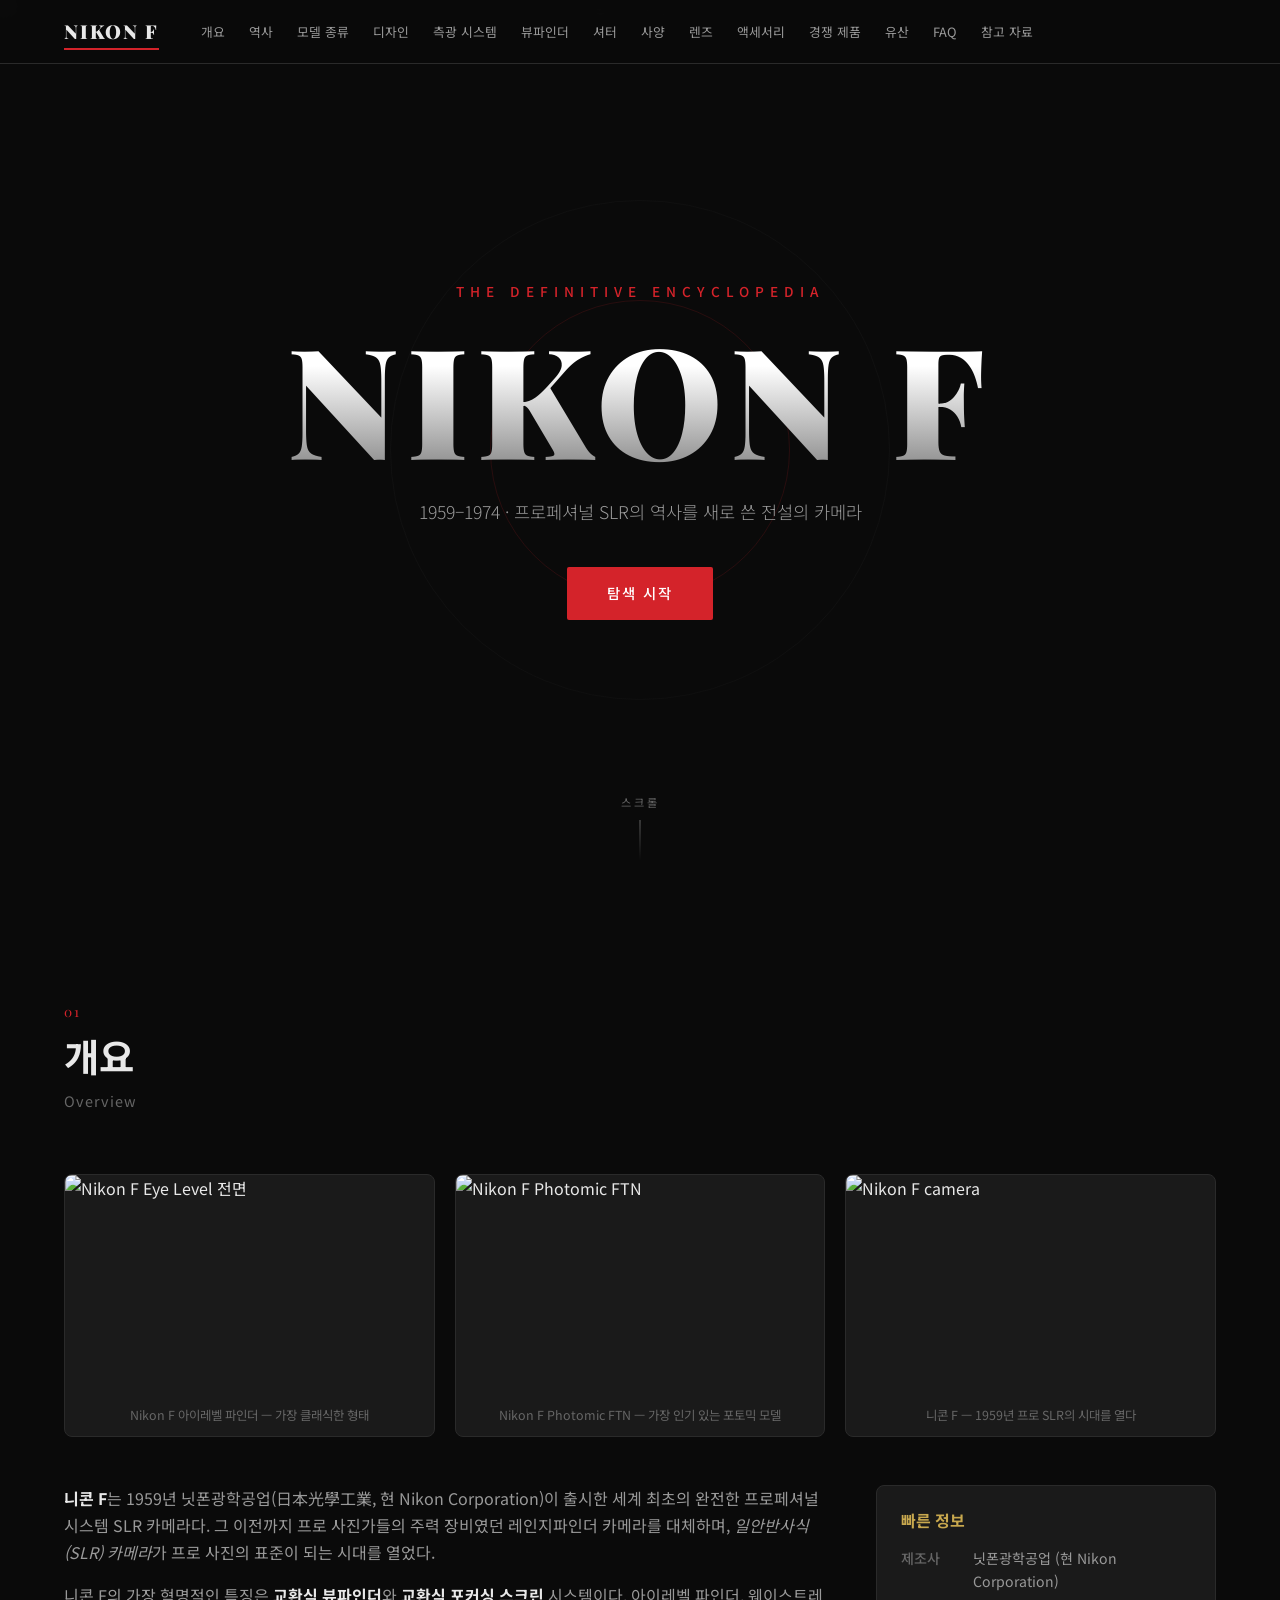
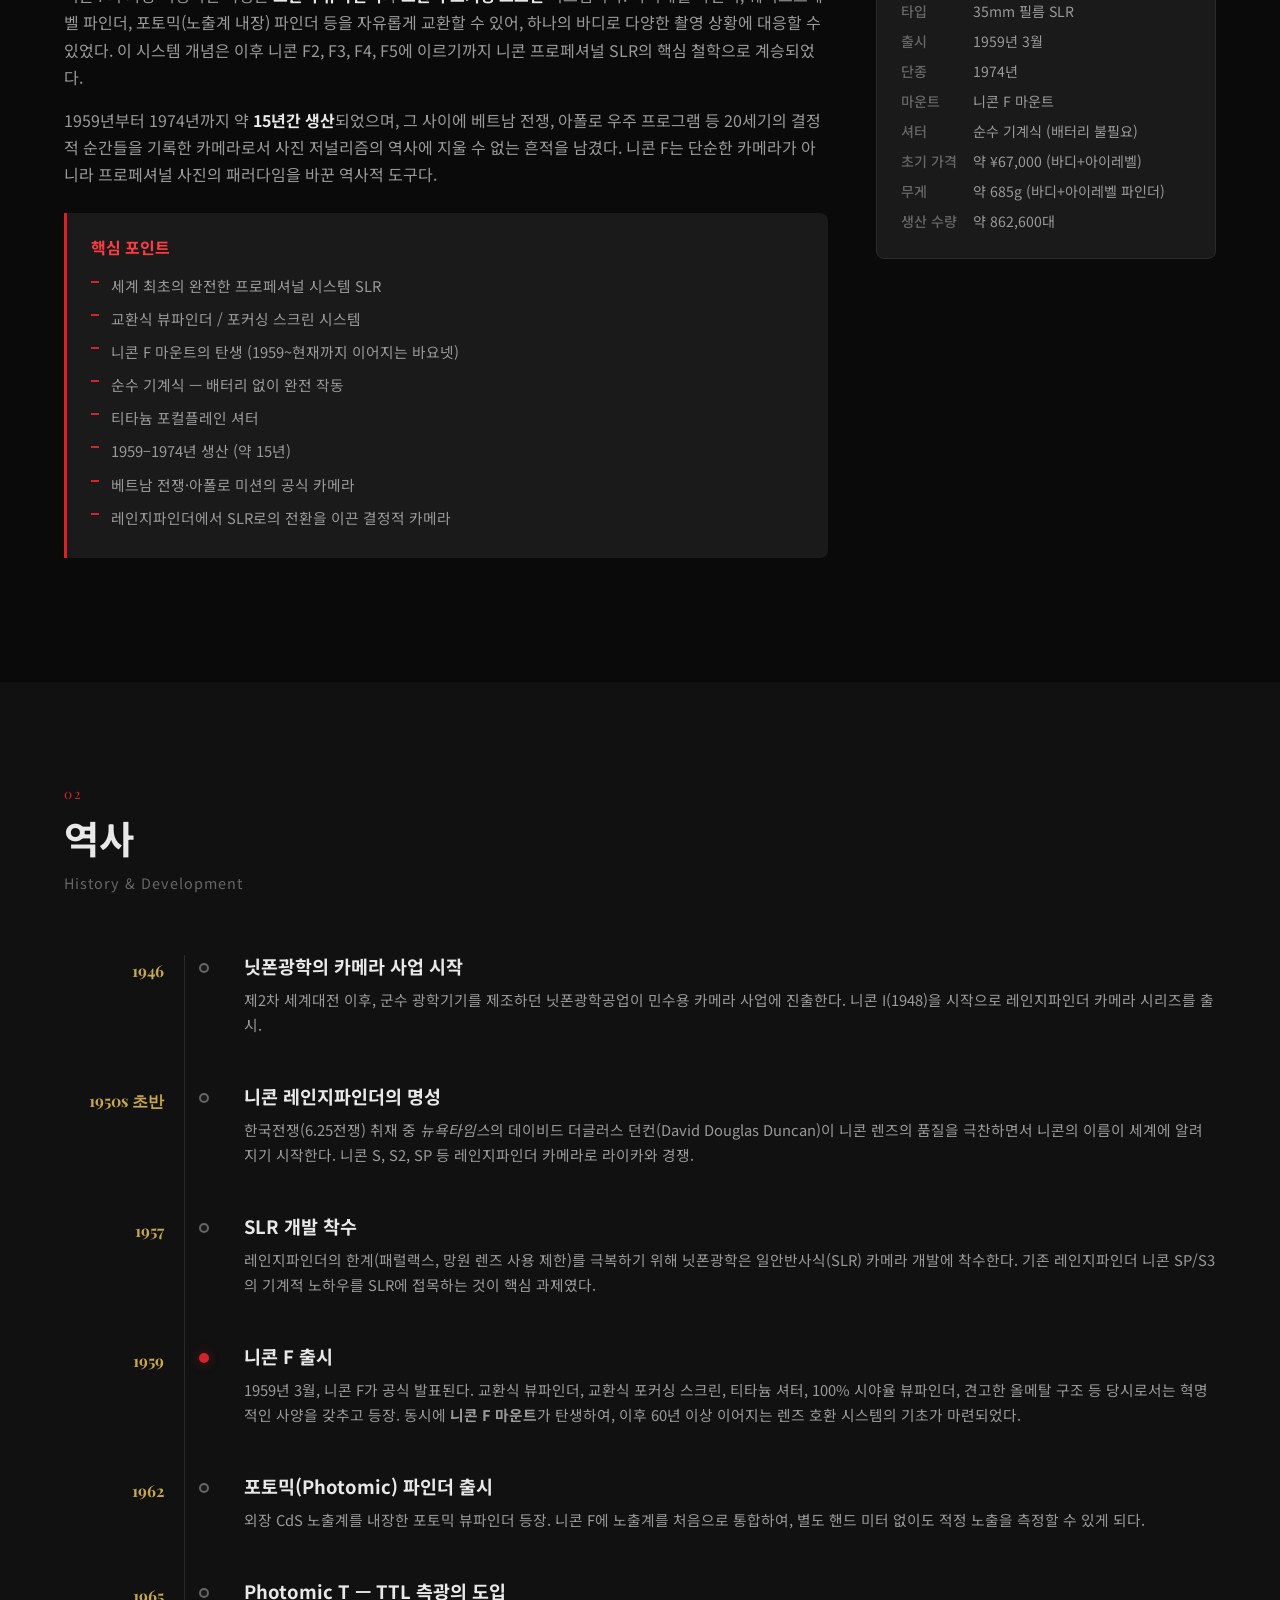
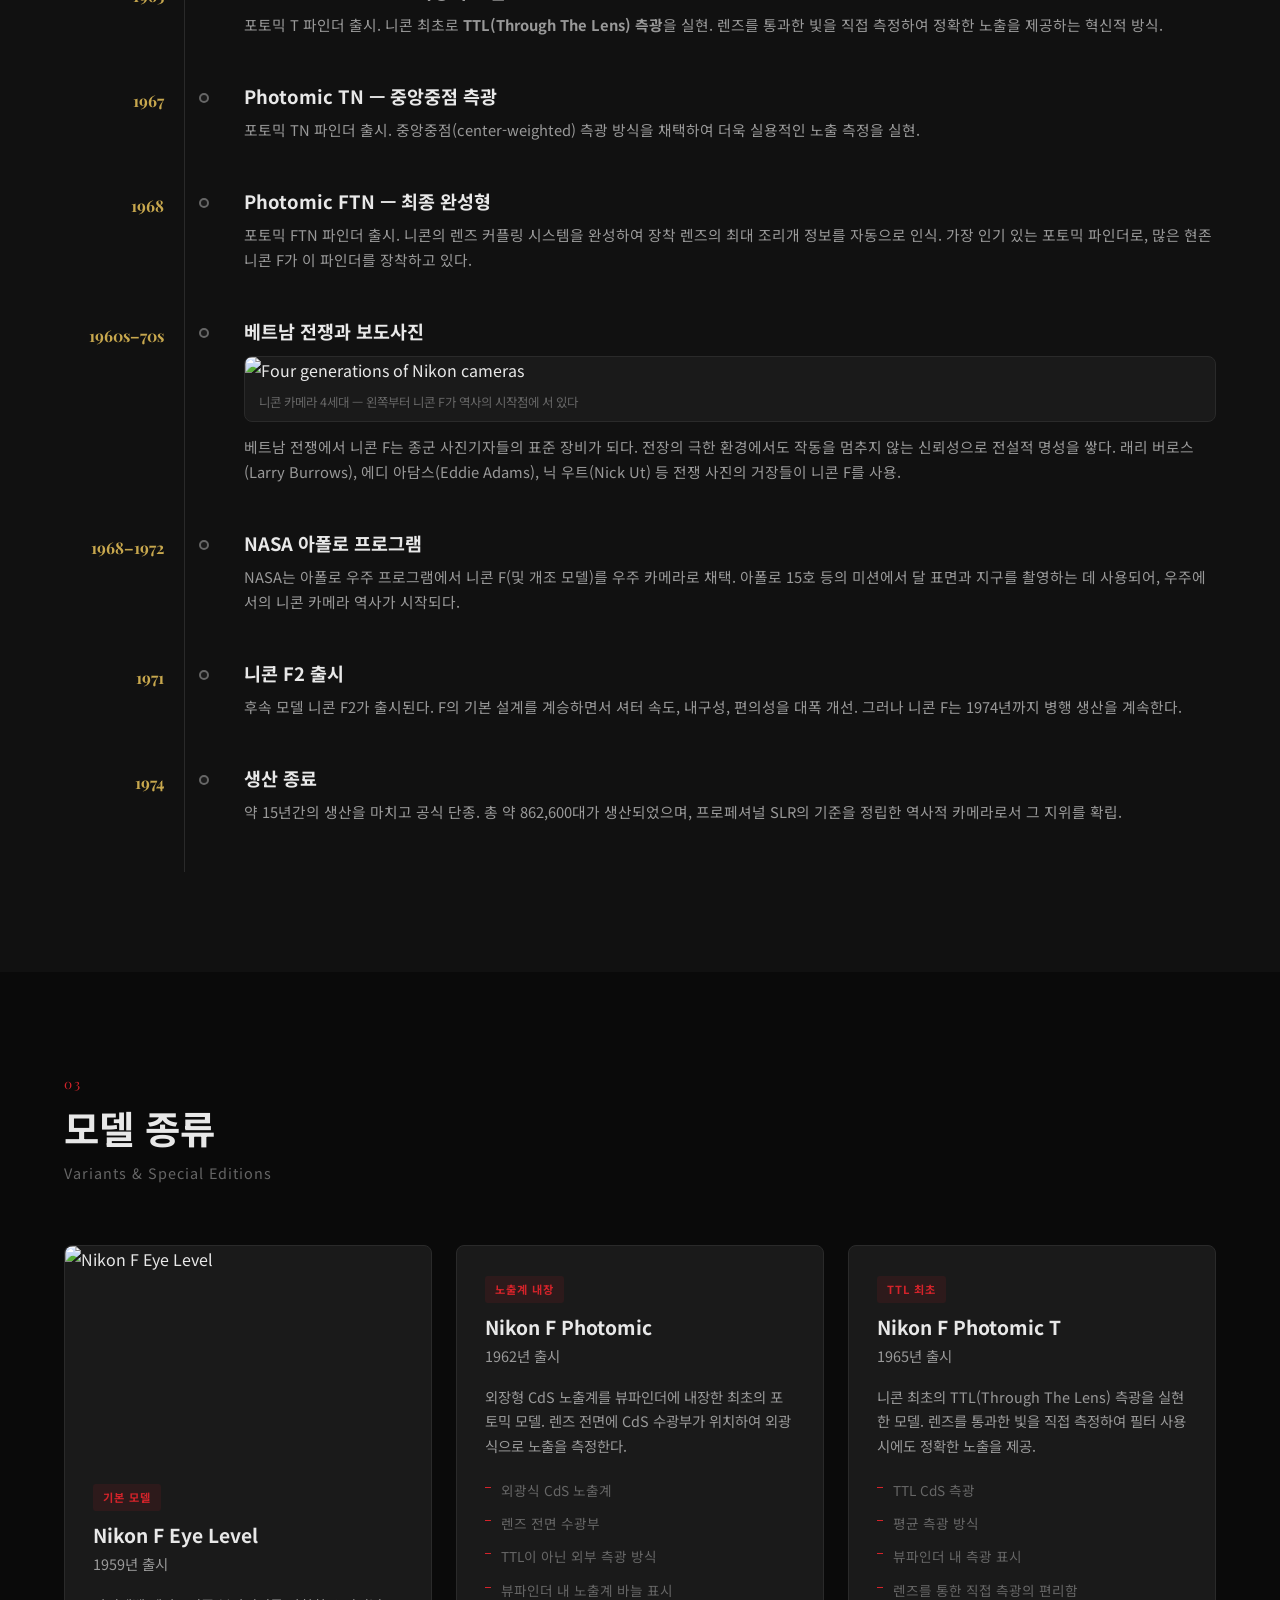
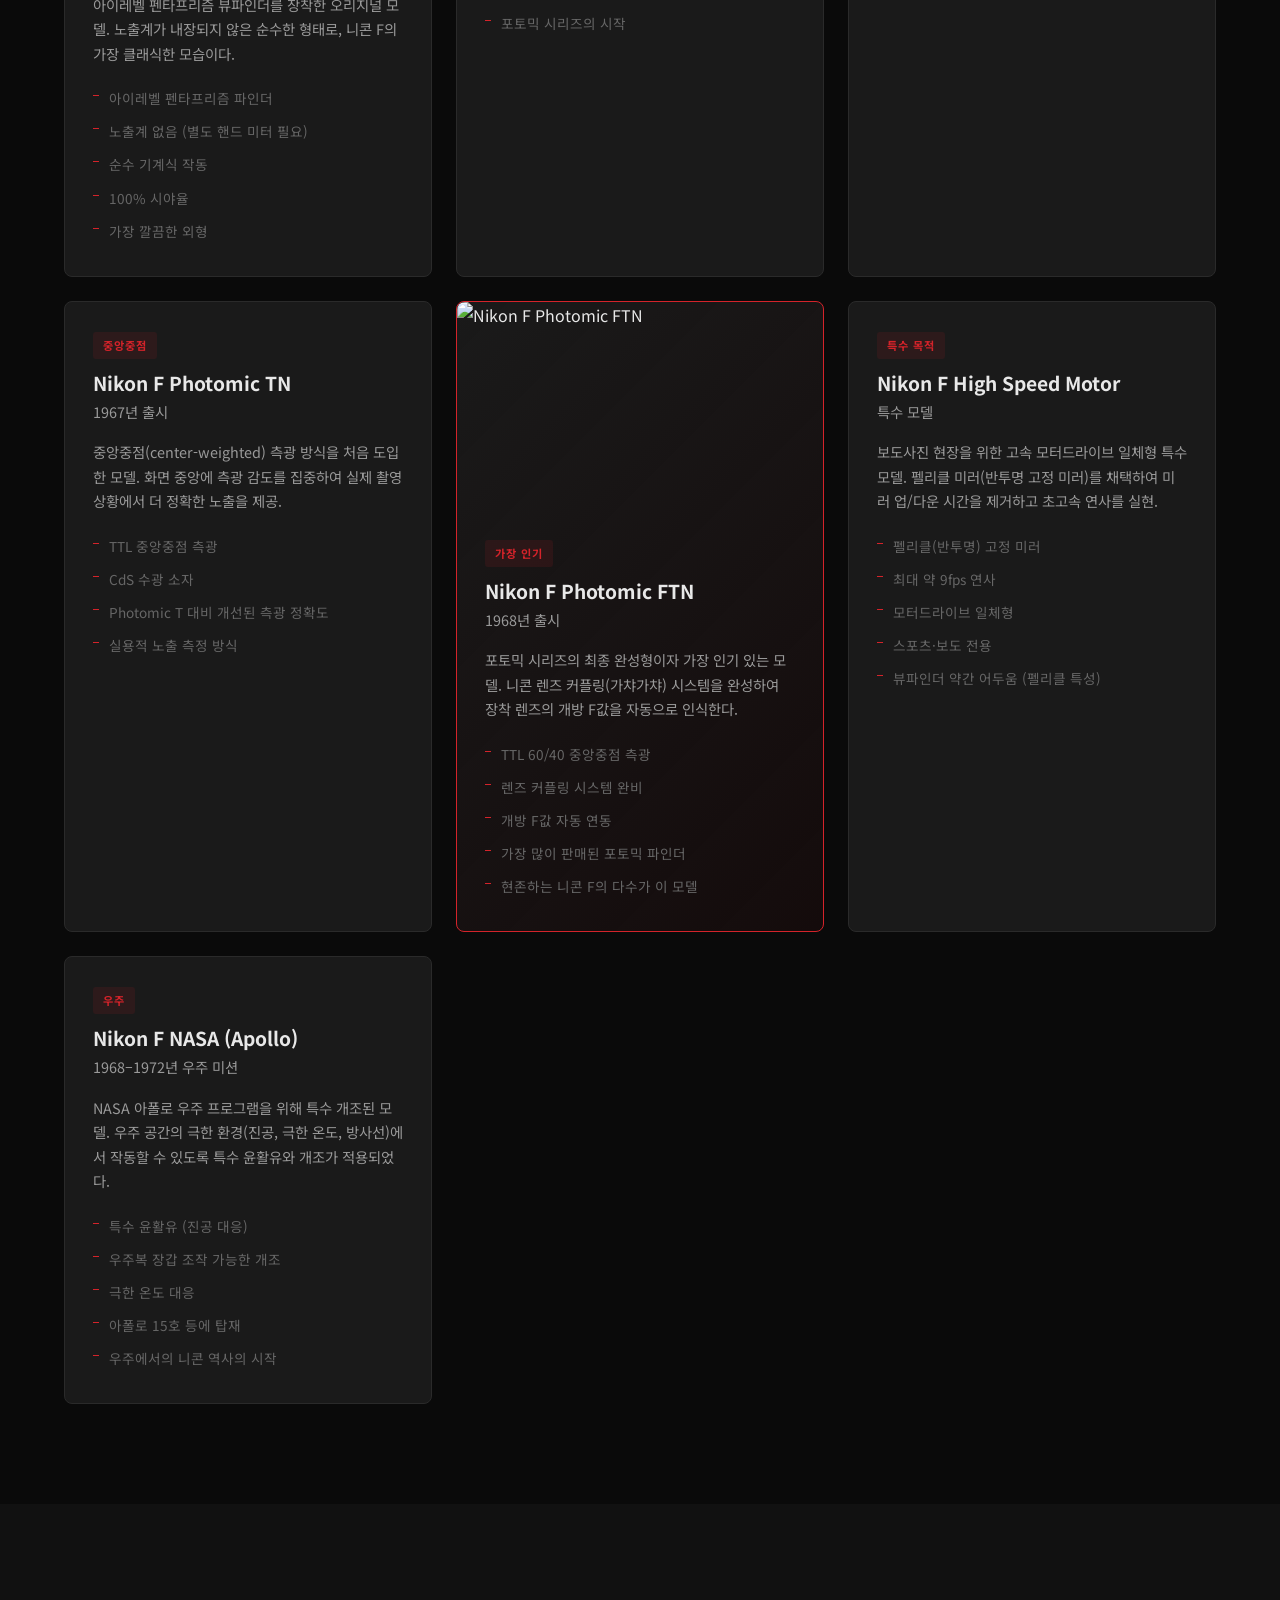
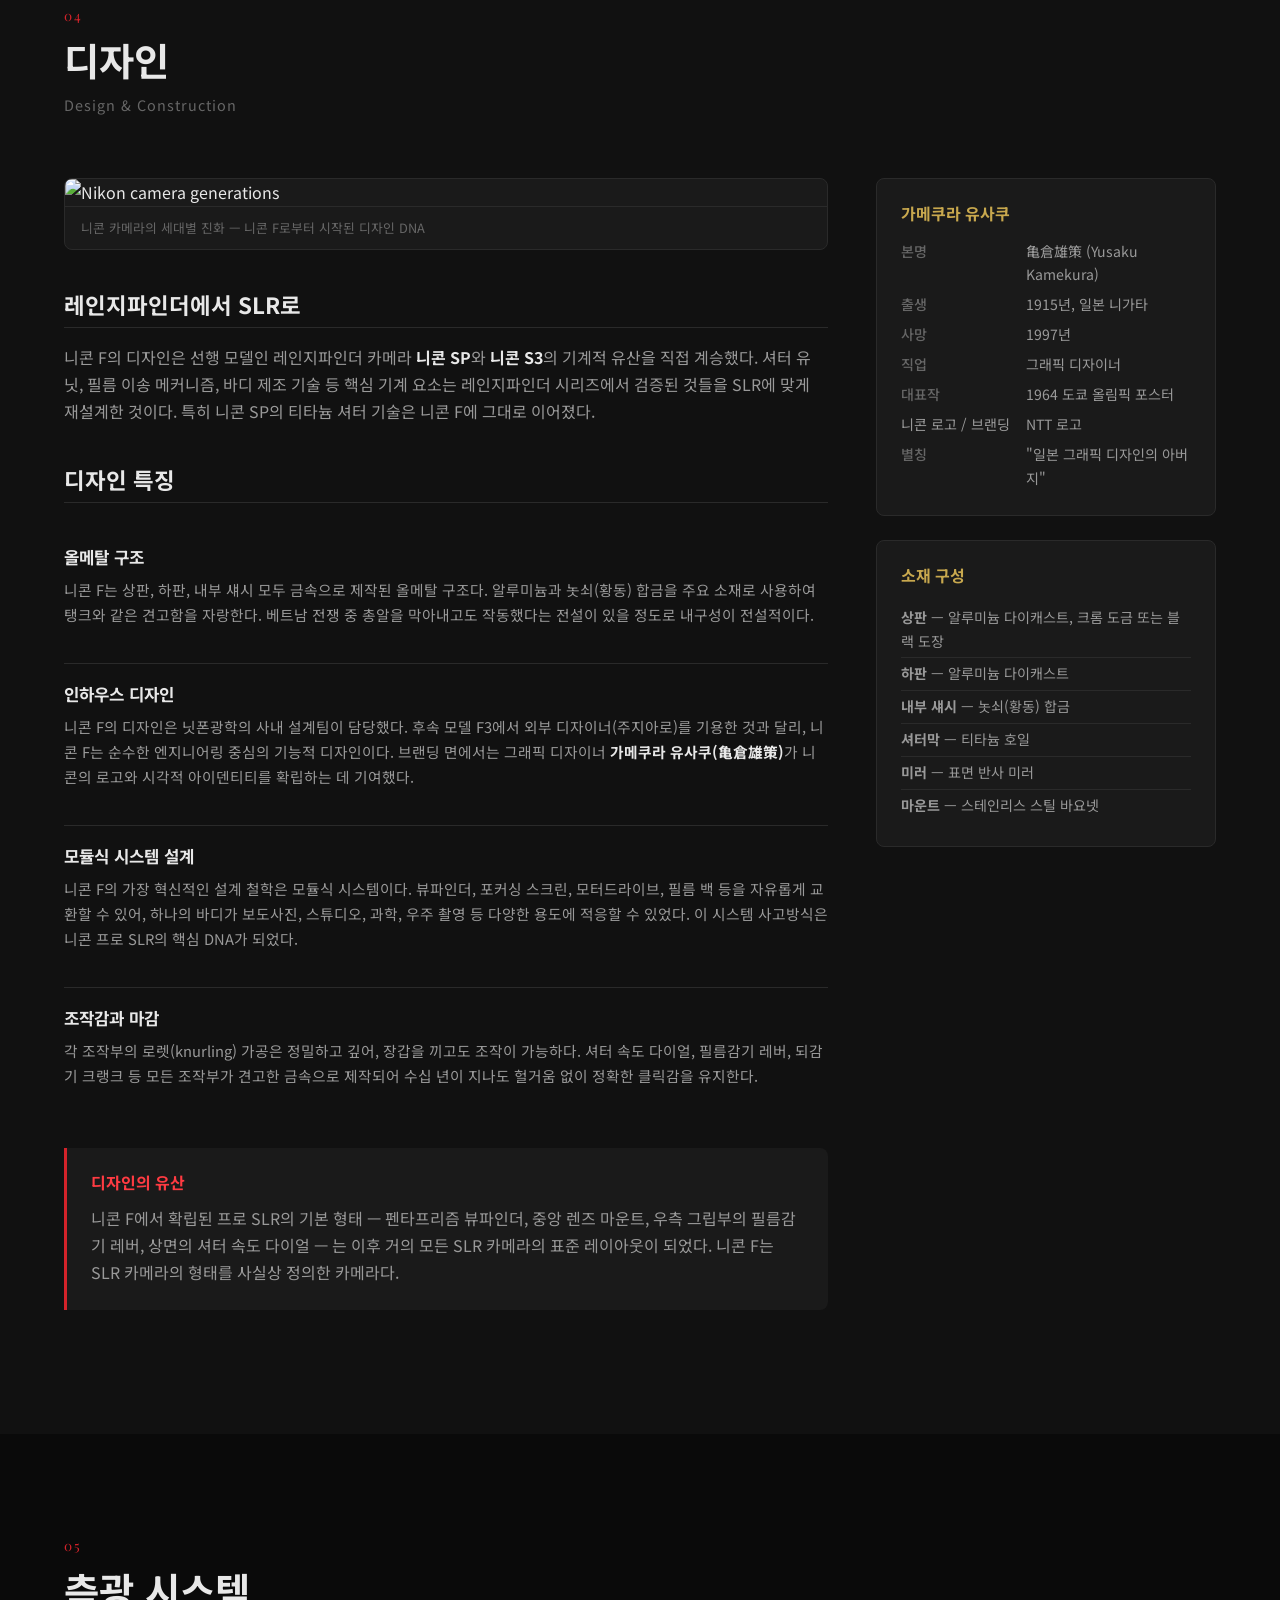
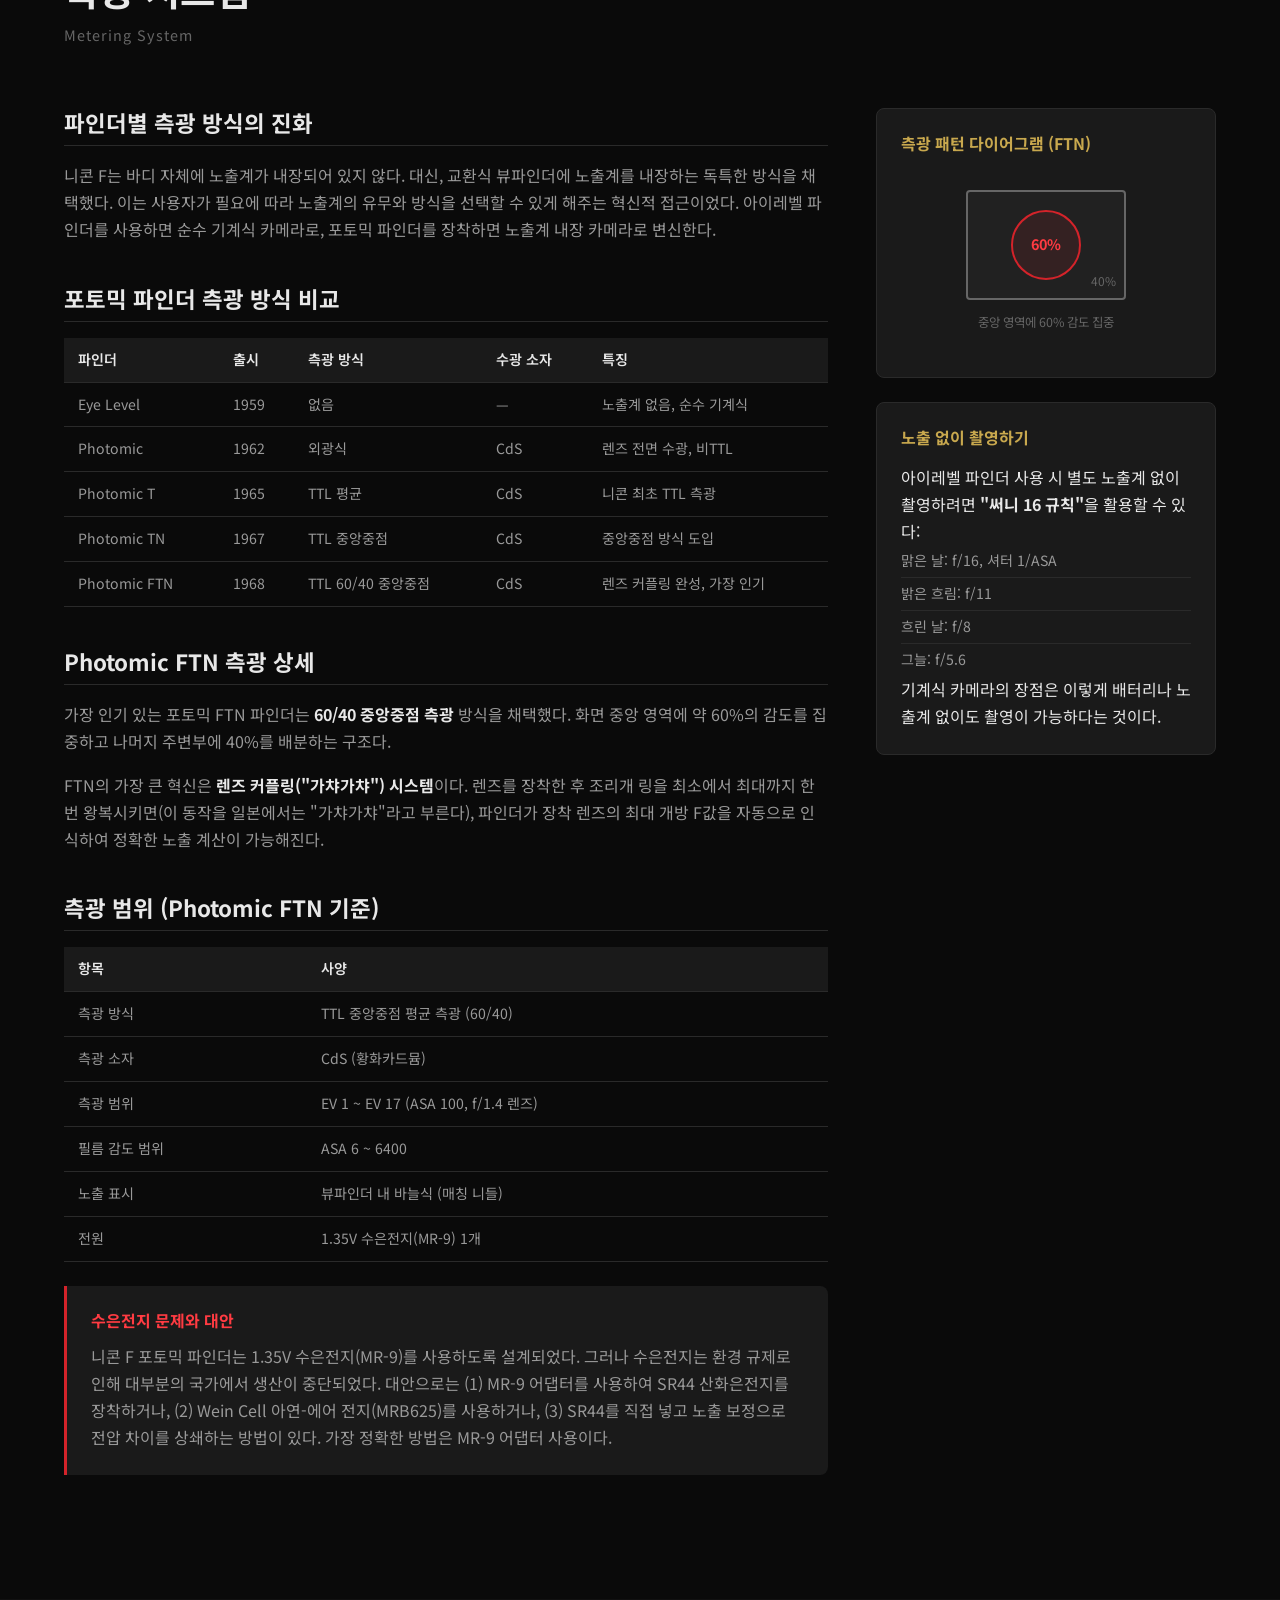
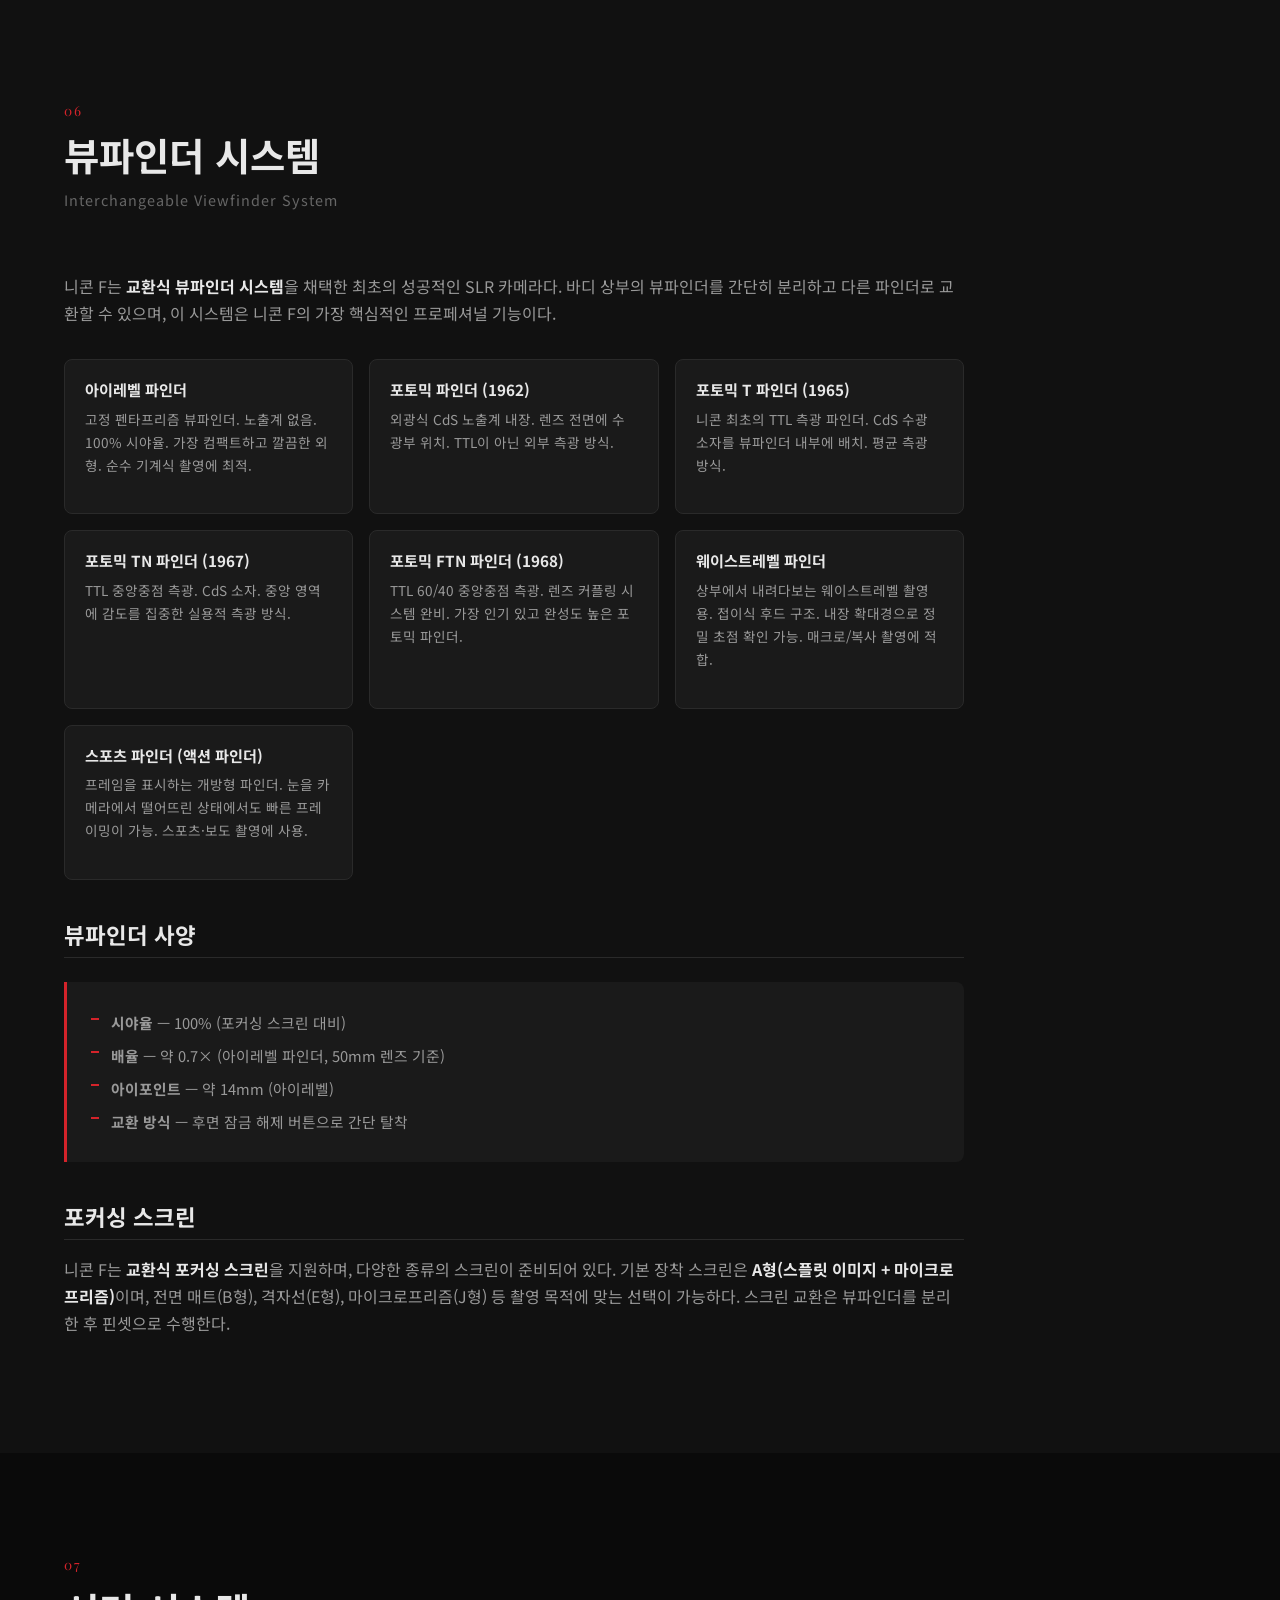
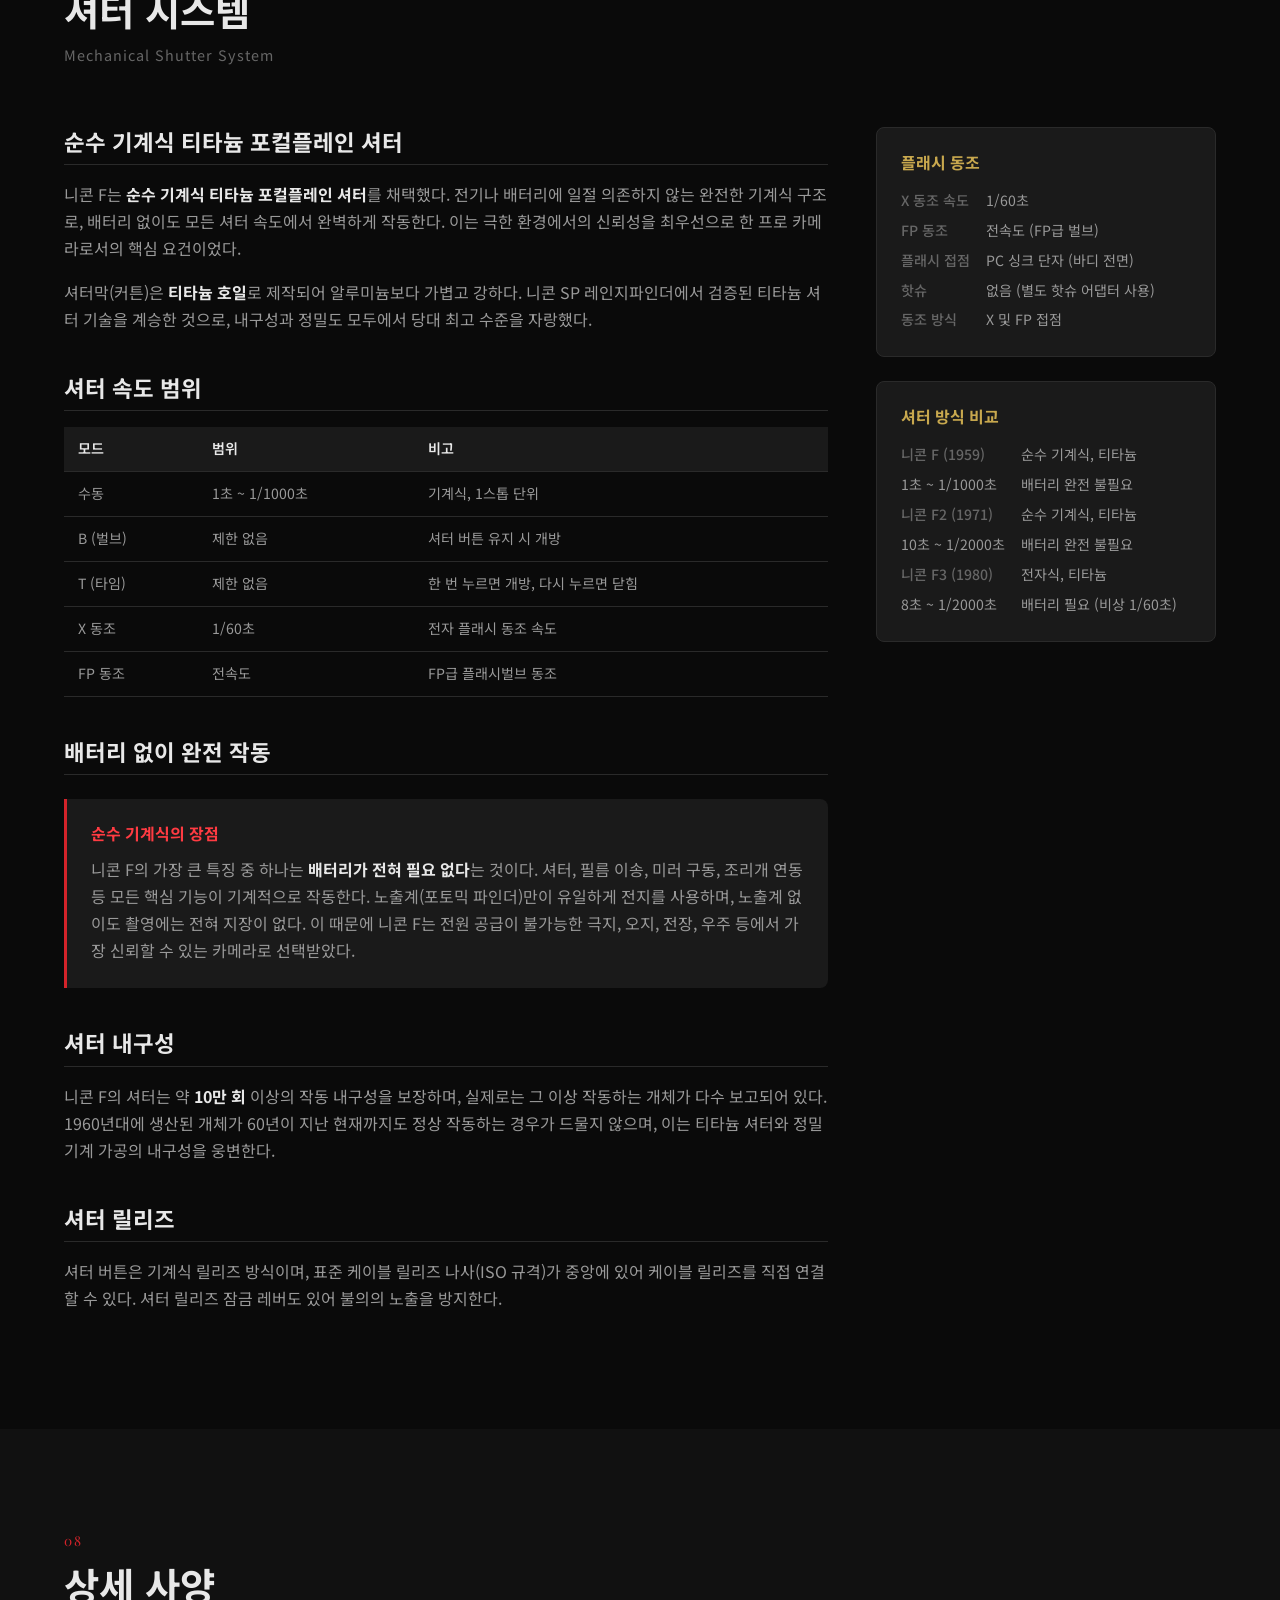
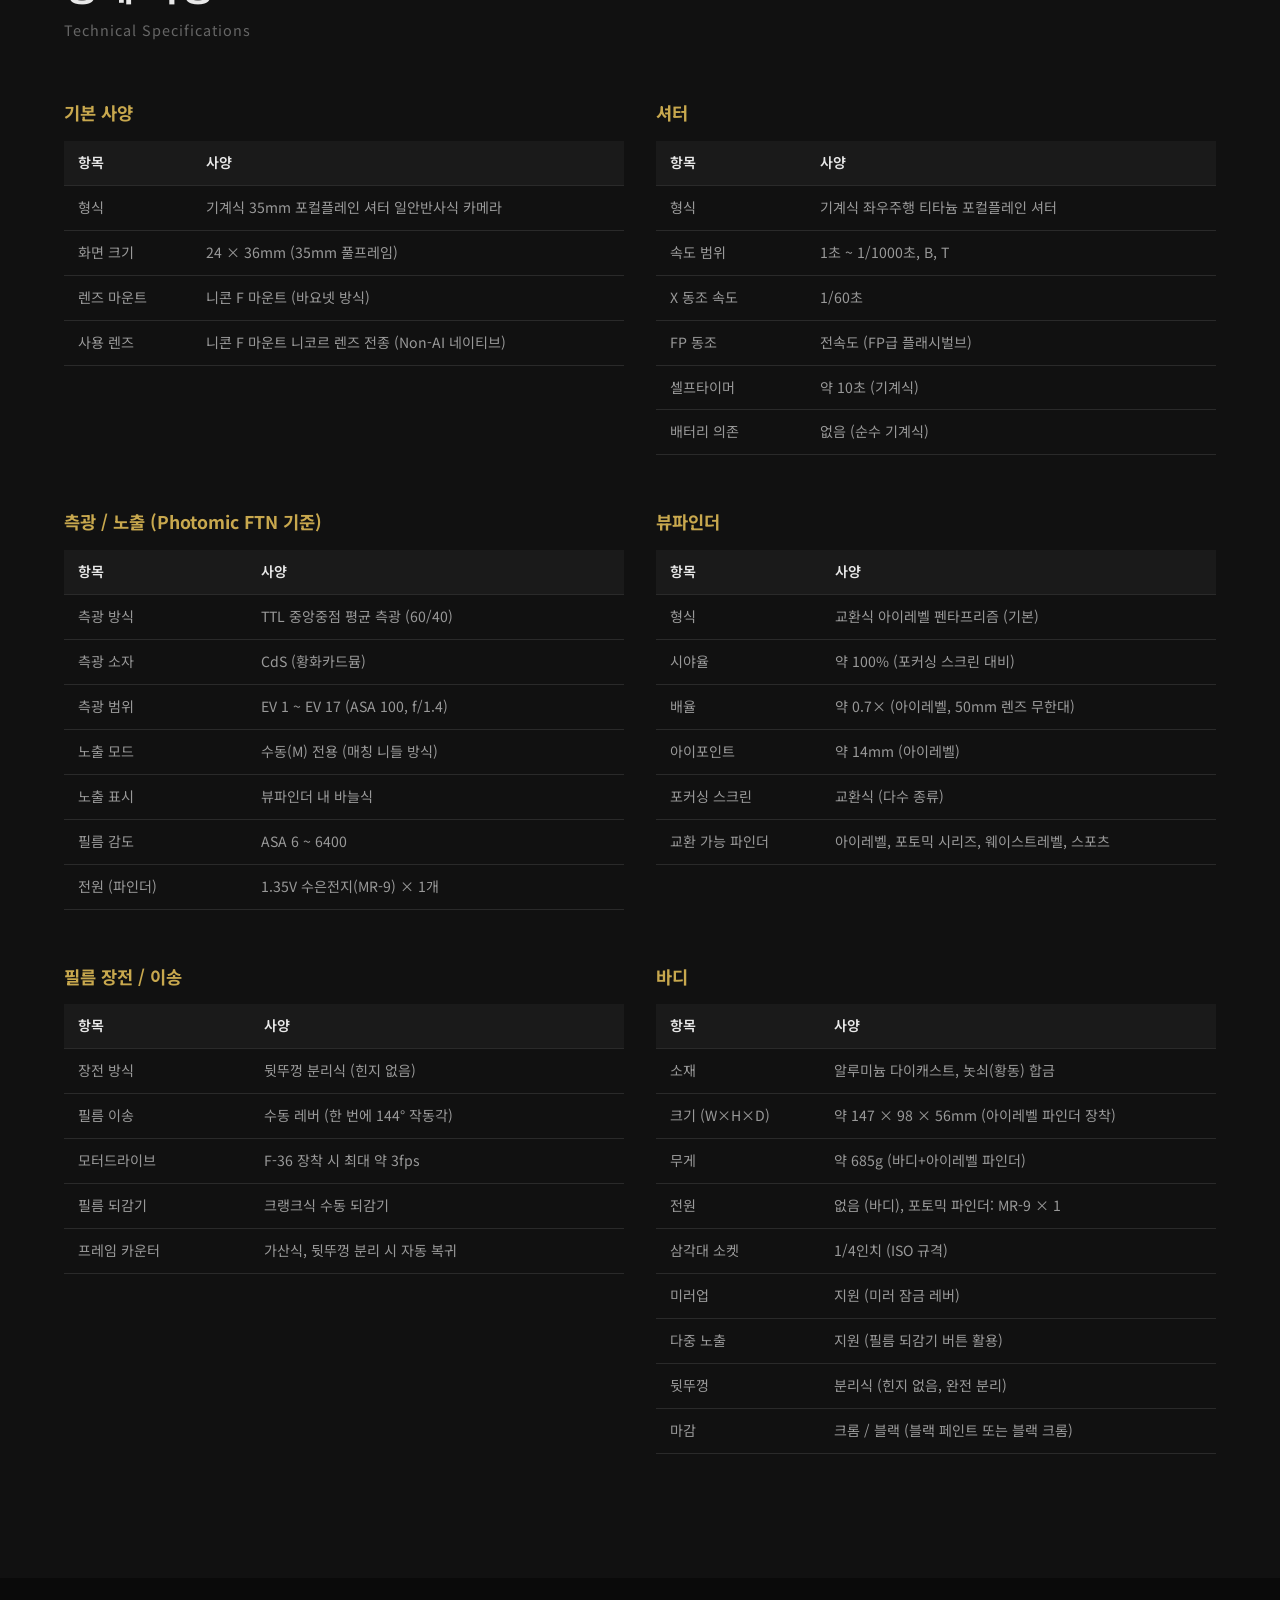
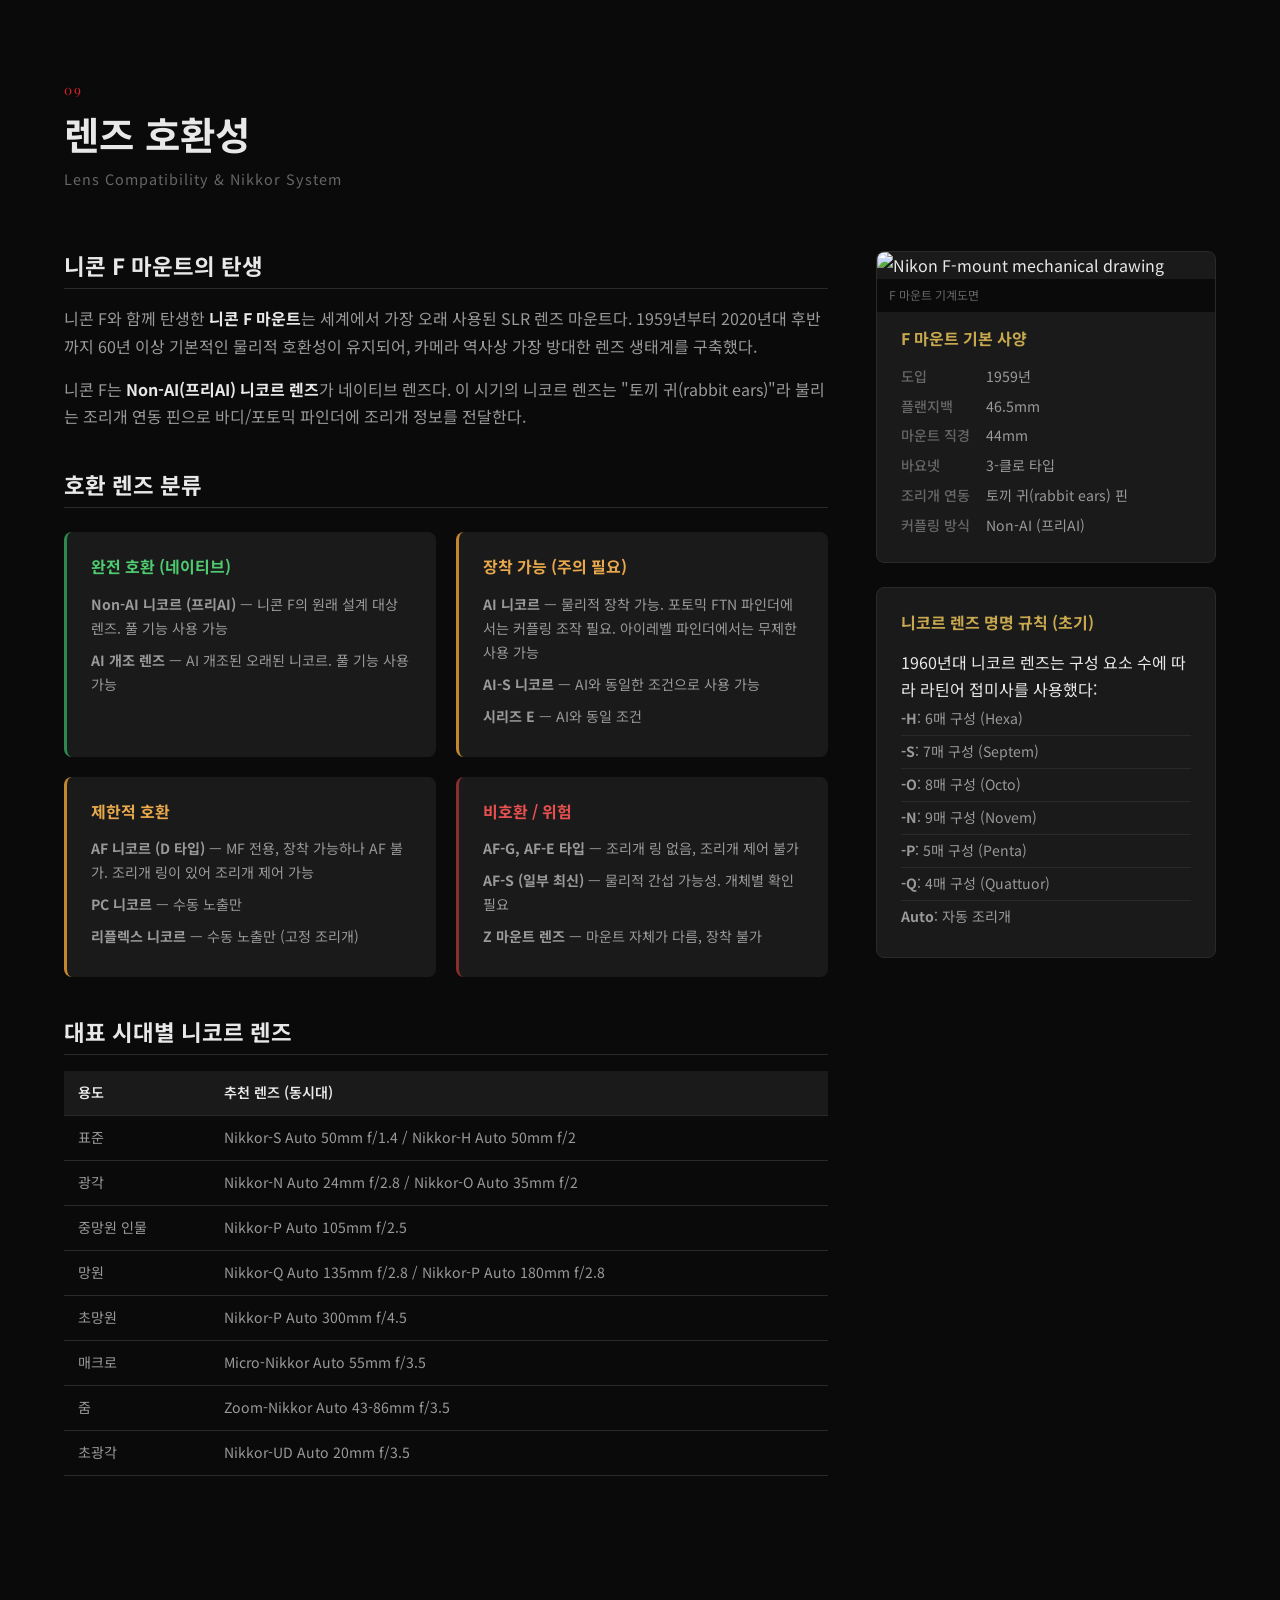
==== f/index.html @ 5997a5d4 "Add Nikon F and F2 encyclopedia pages + main landing page - Nikon F page (f/index.html): 1,404 lines" ====
<!DOCTYPE html>
<html lang="ko">
<head>
  <meta charset="UTF-8">
  <meta name="viewport" content="width=device-width, initial-scale=1.0">
  <title>니콘 F 백과사전 — Everything About Nikon F</title>
  <link rel="stylesheet" href="../styles.css">
  <link rel="stylesheet" href="styles.css">
  <link rel="preconnect" href="https://fonts.googleapis.com">
  <link href="https://fonts.googleapis.com/css2?family=Noto+Sans+KR:wght@300;400;500;700;900&family=Playfair+Display:wght@700;900&display=swap" rel="stylesheet">
</head>
<body>
  <!-- Top Navigation -->
  <nav class="top-nav" id="topNav">
    <div class="nav-inner">
      <a href="#hero" class="nav-logo">NIKON F</a>
      <button class="nav-toggle" id="navToggle" aria-label="메뉴 열기">
        <span></span><span></span><span></span>
      </button>
      <ul class="nav-links" id="navLinks">
        <li><a href="#overview">개요</a></li>
        <li><a href="#history">역사</a></li>
        <li><a href="#variants">모델 종류</a></li>
        <li><a href="#design">디자인</a></li>
        <li><a href="#metering">측광 시스템</a></li>
        <li><a href="#viewfinder">뷰파인더</a></li>
        <li><a href="#shutter">셔터</a></li>
        <li><a href="#specs">사양</a></li>
        <li><a href="#lenses">렌즈</a></li>
        <li><a href="#accessories">액세서리</a></li>
        <li><a href="#competitors">경쟁 제품</a></li>
        <li><a href="#legacy">유산</a></li>
        <li><a href="#faq">FAQ</a></li>
        <li><a href="#references">참고 자료</a></li>
      </ul>
    </div>
  </nav>

  <!-- Hero Section -->
  <header class="hero" id="hero">
    <div class="hero-bg">
      <img src="https://upload.wikimedia.org/wikipedia/commons/thumb/f/ff/Nikon_F_Eye_Level.jpg/960px-Nikon_F_Eye_Level.jpg" alt="Nikon F Eye Level" loading="eager">
    </div>
    <div class="hero-overlay"></div>
    <div class="hero-content">
      <p class="hero-sub">THE DEFINITIVE ENCYCLOPEDIA</p>
      <h1 class="hero-title">NIKON F</h1>
      <p class="hero-desc">1959–1974 · 프로페셔널 SLR의 역사를 새로 쓴 전설의 카메라</p>
      <a href="#overview" class="hero-btn">탐색 시작</a>
    </div>
    <div class="hero-scroll-indicator">
      <span>스크롤</span>
      <div class="scroll-arrow"></div>
    </div>
  </header>

  <!-- Overview -->
  <section class="section" id="overview">
    <div class="container">
      <div class="section-header">
        <span class="section-number">01</span>
        <h2>개요</h2>
        <p class="section-subtitle">Overview</p>
      </div>
      <div class="hero-image-row">
        <figure class="hero-fig">
          <img src="https://upload.wikimedia.org/wikipedia/commons/thumb/f/ff/Nikon_F_Eye_Level.jpg/960px-Nikon_F_Eye_Level.jpg" alt="Nikon F Eye Level 전면">
          <figcaption>Nikon F 아이레벨 파인더 — 가장 클래식한 형태</figcaption>
        </figure>
        <figure class="hero-fig">
          <img src="https://upload.wikimedia.org/wikipedia/commons/thumb/8/8f/Nikon_F_FTn_Photomic.jpg/960px-Nikon_F_FTn_Photomic.jpg" alt="Nikon F Photomic FTN">
          <figcaption>Nikon F Photomic FTN — 가장 인기 있는 포토믹 모델</figcaption>
        </figure>
        <figure class="hero-fig">
          <img src="https://upload.wikimedia.org/wikipedia/commons/thumb/5/52/Nikon_f_camera.jpg/960px-Nikon_f_camera.jpg" alt="Nikon F camera">
          <figcaption>니콘 F — 1959년 프로 SLR의 시대를 열다</figcaption>
        </figure>
      </div>

      <div class="content-grid">
        <div class="content-main">
          <p>
            <strong>니콘 F</strong>는 1959년 닛폰광학공업(日本光學工業, 현 Nikon Corporation)이 출시한 세계 최초의 완전한 프로페셔널 시스템 SLR 카메라다.
            그 이전까지 프로 사진가들의 주력 장비였던 레인지파인더 카메라를 대체하며,
            <em>일안반사식(SLR) 카메라</em>가 프로 사진의 표준이 되는 시대를 열었다.
          </p>
          <p>
            니콘 F의 가장 혁명적인 특징은 <strong>교환식 뷰파인더</strong>와 <strong>교환식 포커싱 스크린</strong> 시스템이다.
            아이레벨 파인더, 웨이스트레벨 파인더, 포토믹(노출계 내장) 파인더 등을 자유롭게 교환할 수 있어,
            하나의 바디로 다양한 촬영 상황에 대응할 수 있었다. 이 시스템 개념은 이후 니콘 F2, F3, F4, F5에 이르기까지
            니콘 프로페셔널 SLR의 핵심 철학으로 계승되었다.
          </p>
          <p>
            1959년부터 1974년까지 약 <strong>15년간 생산</strong>되었으며,
            그 사이에 베트남 전쟁, 아폴로 우주 프로그램 등 20세기의 결정적 순간들을 기록한 카메라로서
            사진 저널리즘의 역사에 지울 수 없는 흔적을 남겼다. 니콘 F는 단순한 카메라가 아니라
            프로페셔널 사진의 패러다임을 바꾼 역사적 도구다.
          </p>
          <div class="highlight-box">
            <h4>핵심 포인트</h4>
            <ul>
              <li>세계 최초의 완전한 프로페셔널 시스템 SLR</li>
              <li>교환식 뷰파인더 / 포커싱 스크린 시스템</li>
              <li>니콘 F 마운트의 탄생 (1959~현재까지 이어지는 바요넷)</li>
              <li>순수 기계식 — 배터리 없이 완전 작동</li>
              <li>티타늄 포컬플레인 셔터</li>
              <li>1959–1974년 생산 (약 15년)</li>
              <li>베트남 전쟁·아폴로 미션의 공식 카메라</li>
              <li>레인지파인더에서 SLR로의 전환을 이끈 결정적 카메라</li>
            </ul>
          </div>
        </div>
        <aside class="content-side">
          <div class="info-card">
            <h4>빠른 정보</h4>
            <dl>
              <dt>제조사</dt><dd>닛폰광학공업 (현 Nikon Corporation)</dd>
              <dt>타입</dt><dd>35mm 필름 SLR</dd>
              <dt>출시</dt><dd>1959년 3월</dd>
              <dt>단종</dt><dd>1974년</dd>
              <dt>마운트</dt><dd>니콘 F 마운트</dd>
              <dt>셔터</dt><dd>순수 기계식 (배터리 불필요)</dd>
              <dt>초기 가격</dt><dd>약 ¥67,000 (바디+아이레벨)</dd>
              <dt>무게</dt><dd>약 685g (바디+아이레벨 파인더)</dd>
              <dt>생산 수량</dt><dd>약 862,600대</dd>
            </dl>
          </div>
        </aside>
      </div>
    </div>
  </section>

  <!-- History -->
  <section class="section section-alt" id="history">
    <div class="container">
      <div class="section-header">
        <span class="section-number">02</span>
        <h2>역사</h2>
        <p class="section-subtitle">History &amp; Development</p>
      </div>

      <div class="timeline">
        <div class="timeline-item">
          <div class="timeline-marker">1946</div>
          <div class="timeline-content">
            <h3>닛폰광학의 카메라 사업 시작</h3>
            <p>제2차 세계대전 이후, 군수 광학기기를 제조하던 닛폰광학공업이 민수용 카메라 사업에 진출한다. 니콘 I(1948)을 시작으로 레인지파인더 카메라 시리즈를 출시.</p>
          </div>
        </div>
        <div class="timeline-item">
          <div class="timeline-marker">1950s 초반</div>
          <div class="timeline-content">
            <h3>니콘 레인지파인더의 명성</h3>
            <p>한국전쟁(6.25전쟁) 취재 중 <em>뉴욕타임스</em>의 데이비드 더글러스 던컨(David Douglas Duncan)이 니콘 렌즈의 품질을 극찬하면서 니콘의 이름이 세계에 알려지기 시작한다. 니콘 S, S2, SP 등 레인지파인더 카메라로 라이카와 경쟁.</p>
          </div>
        </div>
        <div class="timeline-item">
          <div class="timeline-marker">1957</div>
          <div class="timeline-content">
            <h3>SLR 개발 착수</h3>
            <p>레인지파인더의 한계(패럴랙스, 망원 렌즈 사용 제한)를 극복하기 위해 닛폰광학은 일안반사식(SLR) 카메라 개발에 착수한다. 기존 레인지파인더 니콘 SP/S3의 기계적 노하우를 SLR에 접목하는 것이 핵심 과제였다.</p>
          </div>
        </div>
        <div class="timeline-item highlight">
          <div class="timeline-marker">1959</div>
          <div class="timeline-content">
            <h3>니콘 F 출시</h3>
            <p>
              1959년 3월, 니콘 F가 공식 발표된다. 교환식 뷰파인더, 교환식 포커싱 스크린, 티타늄 셔터, 100% 시야율 뷰파인더, 견고한 올메탈 구조 등
              당시로서는 혁명적인 사양을 갖추고 등장. 동시에 <strong>니콘 F 마운트</strong>가 탄생하여, 이후 60년 이상 이어지는 렌즈 호환 시스템의 기초가 마련되었다.
            </p>
          </div>
        </div>
        <div class="timeline-item">
          <div class="timeline-marker">1962</div>
          <div class="timeline-content">
            <h3>포토믹(Photomic) 파인더 출시</h3>
            <p>외장 CdS 노출계를 내장한 포토믹 뷰파인더 등장. 니콘 F에 노출계를 처음으로 통합하여, 별도 핸드 미터 없이도 적정 노출을 측정할 수 있게 되다.</p>
          </div>
        </div>
        <div class="timeline-item">
          <div class="timeline-marker">1965</div>
          <div class="timeline-content">
            <h3>Photomic T — TTL 측광의 도입</h3>
            <p>포토믹 T 파인더 출시. 니콘 최초로 <strong>TTL(Through The Lens) 측광</strong>을 실현. 렌즈를 통과한 빛을 직접 측정하여 정확한 노출을 제공하는 혁신적 방식.</p>
          </div>
        </div>
        <div class="timeline-item">
          <div class="timeline-marker">1967</div>
          <div class="timeline-content">
            <h3>Photomic TN — 중앙중점 측광</h3>
            <p>포토믹 TN 파인더 출시. 중앙중점(center-weighted) 측광 방식을 채택하여 더욱 실용적인 노출 측정을 실현.</p>
          </div>
        </div>
        <div class="timeline-item">
          <div class="timeline-marker">1968</div>
          <div class="timeline-content">
            <h3>Photomic FTN — 최종 완성형</h3>
            <p>
              포토믹 FTN 파인더 출시. 니콘의 렌즈 커플링 시스템을 완성하여 장착 렌즈의 최대 조리개 정보를 자동으로 인식.
              가장 인기 있는 포토믹 파인더로, 많은 현존 니콘 F가 이 파인더를 장착하고 있다.
            </p>
          </div>
        </div>
        <div class="timeline-item">
          <div class="timeline-marker">1960s–70s</div>
          <div class="timeline-content">
            <h3>베트남 전쟁과 보도사진</h3>
            <figure class="timeline-fig">
              <img src="https://upload.wikimedia.org/wikipedia/commons/thumb/6/61/Four_generations_of_nikon_cameras.jpg/960px-Four_generations_of_nikon_cameras.jpg" alt="Four generations of Nikon cameras" loading="lazy">
              <figcaption>니콘 카메라 4세대 — 왼쪽부터 니콘 F가 역사의 시작점에 서 있다</figcaption>
            </figure>
            <p>베트남 전쟁에서 니콘 F는 종군 사진기자들의 표준 장비가 되다. 전장의 극한 환경에서도 작동을 멈추지 않는 신뢰성으로 전설적 명성을 쌓다. 래리 버로스(Larry Burrows), 에디 아담스(Eddie Adams), 닉 우트(Nick Ut) 등 전쟁 사진의 거장들이 니콘 F를 사용.</p>
          </div>
        </div>
        <div class="timeline-item">
          <div class="timeline-marker">1968–1972</div>
          <div class="timeline-content">
            <h3>NASA 아폴로 프로그램</h3>
            <p>NASA는 아폴로 우주 프로그램에서 니콘 F(및 개조 모델)를 우주 카메라로 채택. 아폴로 15호 등의 미션에서 달 표면과 지구를 촬영하는 데 사용되어, 우주에서의 니콘 카메라 역사가 시작되다.</p>
          </div>
        </div>
        <div class="timeline-item">
          <div class="timeline-marker">1971</div>
          <div class="timeline-content">
            <h3>니콘 F2 출시</h3>
            <p>후속 모델 니콘 F2가 출시된다. F의 기본 설계를 계승하면서 셔터 속도, 내구성, 편의성을 대폭 개선. 그러나 니콘 F는 1974년까지 병행 생산을 계속한다.</p>
          </div>
        </div>
        <div class="timeline-item">
          <div class="timeline-marker">1974</div>
          <div class="timeline-content">
            <h3>생산 종료</h3>
            <p>약 15년간의 생산을 마치고 공식 단종. 총 약 862,600대가 생산되었으며, 프로페셔널 SLR의 기준을 정립한 역사적 카메라로서 그 지위를 확립.</p>
          </div>
        </div>
      </div>
    </div>
  </section>

  <!-- Variants -->
  <section class="section" id="variants">
    <div class="container">
      <div class="section-header">
        <span class="section-number">03</span>
        <h2>모델 종류</h2>
        <p class="section-subtitle">Variants &amp; Special Editions</p>
      </div>
      <div class="variants-grid">

        <div class="variant-card">
          <div class="variant-img"><img src="https://upload.wikimedia.org/wikipedia/commons/thumb/f/ff/Nikon_F_Eye_Level.jpg/960px-Nikon_F_Eye_Level.jpg" alt="Nikon F Eye Level" loading="lazy"></div>
          <div class="variant-badge">기본 모델</div>
          <h3>Nikon F Eye Level</h3>
          <p class="variant-year">1959년 출시</p>
          <p>아이레벨 펜타프리즘 뷰파인더를 장착한 오리지널 모델. 노출계가 내장되지 않은 순수한 형태로, 니콘 F의 가장 클래식한 모습이다.</p>
          <ul>
            <li>아이레벨 펜타프리즘 파인더</li>
            <li>노출계 없음 (별도 핸드 미터 필요)</li>
            <li>순수 기계식 작동</li>
            <li>100% 시야율</li>
            <li>가장 깔끔한 외형</li>
          </ul>
        </div>

        <div class="variant-card">
          <div class="variant-badge">노출계 내장</div>
          <h3>Nikon F Photomic</h3>
          <p class="variant-year">1962년 출시</p>
          <p>외장형 CdS 노출계를 뷰파인더에 내장한 최초의 포토믹 모델. 렌즈 전면에 CdS 수광부가 위치하여 외광식으로 노출을 측정한다.</p>
          <ul>
            <li>외광식 CdS 노출계</li>
            <li>렌즈 전면 수광부</li>
            <li>TTL이 아닌 외부 측광 방식</li>
            <li>뷰파인더 내 노출계 바늘 표시</li>
            <li>포토믹 시리즈의 시작</li>
          </ul>
        </div>

        <div class="variant-card">
          <div class="variant-badge">TTL 최초</div>
          <h3>Nikon F Photomic T</h3>
          <p class="variant-year">1965년 출시</p>
          <p>니콘 최초의 TTL(Through The Lens) 측광을 실현한 모델. 렌즈를 통과한 빛을 직접 측정하여 필터 사용 시에도 정확한 노출을 제공.</p>
          <ul>
            <li>TTL CdS 측광</li>
            <li>평균 측광 방식</li>
            <li>뷰파인더 내 측광 표시</li>
            <li>렌즈를 통한 직접 측광의 편리함</li>
          </ul>
        </div>

        <div class="variant-card">
          <div class="variant-badge">중앙중점</div>
          <h3>Nikon F Photomic TN</h3>
          <p class="variant-year">1967년 출시</p>
          <p>중앙중점(center-weighted) 측광 방식을 처음 도입한 모델. 화면 중앙에 측광 감도를 집중하여 실제 촬영 상황에서 더 정확한 노출을 제공.</p>
          <ul>
            <li>TTL 중앙중점 측광</li>
            <li>CdS 수광 소자</li>
            <li>Photomic T 대비 개선된 측광 정확도</li>
            <li>실용적 노출 측정 방식</li>
          </ul>
        </div>

        <div class="variant-card featured">
          <div class="variant-img"><img src="https://upload.wikimedia.org/wikipedia/commons/thumb/8/8f/Nikon_F_FTn_Photomic.jpg/960px-Nikon_F_FTn_Photomic.jpg" alt="Nikon F Photomic FTN" loading="lazy"></div>
          <div class="variant-badge">가장 인기</div>
          <h3>Nikon F Photomic FTN</h3>
          <p class="variant-year">1968년 출시</p>
          <p>포토믹 시리즈의 최종 완성형이자 가장 인기 있는 모델. 니콘 렌즈 커플링(가챠가챠) 시스템을 완성하여 장착 렌즈의 개방 F값을 자동으로 인식한다.</p>
          <ul>
            <li>TTL 60/40 중앙중점 측광</li>
            <li>렌즈 커플링 시스템 완비</li>
            <li>개방 F값 자동 연동</li>
            <li>가장 많이 판매된 포토믹 파인더</li>
            <li>현존하는 니콘 F의 다수가 이 모델</li>
          </ul>
        </div>

        <div class="variant-card">
          <div class="variant-badge">특수 목적</div>
          <h3>Nikon F High Speed Motor</h3>
          <p class="variant-year">특수 모델</p>
          <p>보도사진 현장을 위한 고속 모터드라이브 일체형 특수 모델. 펠리클 미러(반투명 고정 미러)를 채택하여 미러 업/다운 시간을 제거하고 초고속 연사를 실현.</p>
          <ul>
            <li>펠리클(반투명) 고정 미러</li>
            <li>최대 약 9fps 연사</li>
            <li>모터드라이브 일체형</li>
            <li>스포츠·보도 전용</li>
            <li>뷰파인더 약간 어두움 (펠리클 특성)</li>
          </ul>
        </div>

        <div class="variant-card">
          <div class="variant-badge">우주</div>
          <h3>Nikon F NASA (Apollo)</h3>
          <p class="variant-year">1968–1972년 우주 미션</p>
          <p>NASA 아폴로 우주 프로그램을 위해 특수 개조된 모델. 우주 공간의 극한 환경(진공, 극한 온도, 방사선)에서 작동할 수 있도록 특수 윤활유와 개조가 적용되었다.</p>
          <ul>
            <li>특수 윤활유 (진공 대응)</li>
            <li>우주복 장갑 조작 가능한 개조</li>
            <li>극한 온도 대응</li>
            <li>아폴로 15호 등에 탑재</li>
            <li>우주에서의 니콘 역사의 시작</li>
          </ul>
        </div>

      </div>
    </div>
  </section>

  <!-- Design -->
  <section class="section section-alt" id="design">
    <div class="container">
      <div class="section-header">
        <span class="section-number">04</span>
        <h2>디자인</h2>
        <p class="section-subtitle">Design &amp; Construction</p>
      </div>
      <div class="content-grid">
        <div class="content-main">
          <figure class="section-fig">
            <img src="https://upload.wikimedia.org/wikipedia/commons/thumb/3/30/Nikon_F3_plus_85mm_f2.jpg/960px-Nikon_F3_plus_85mm_f2.jpg" alt="Nikon camera generations" loading="lazy">
            <figcaption>니콘 카메라의 세대별 진화 — 니콘 F로부터 시작된 디자인 DNA</figcaption>
          </figure>
          <h3>레인지파인더에서 SLR로</h3>
          <p>
            니콘 F의 디자인은 선행 모델인 레인지파인더 카메라 <strong>니콘 SP</strong>와 <strong>니콘 S3</strong>의 기계적 유산을 직접 계승했다.
            셔터 유닛, 필름 이송 메커니즘, 바디 제조 기술 등 핵심 기계 요소는 레인지파인더 시리즈에서 검증된 것들을 SLR에 맞게 재설계한 것이다.
            특히 니콘 SP의 티타늄 셔터 기술은 니콘 F에 그대로 이어졌다.
          </p>

          <h3>디자인 특징</h3>
          <div class="feature-list">
            <div class="feature-item">
              <h4>올메탈 구조</h4>
              <p>
                니콘 F는 상판, 하판, 내부 섀시 모두 금속으로 제작된 올메탈 구조다.
                알루미늄과 놋쇠(황동) 합금을 주요 소재로 사용하여 탱크와 같은 견고함을 자랑한다.
                베트남 전쟁 중 총알을 막아내고도 작동했다는 전설이 있을 정도로 내구성이 전설적이다.
              </p>
            </div>
            <div class="feature-item">
              <h4>인하우스 디자인</h4>
              <p>
                니콘 F의 디자인은 닛폰광학의 사내 설계팀이 담당했다. 후속 모델 F3에서 외부 디자이너(주지아로)를 기용한 것과 달리,
                니콘 F는 순수한 엔지니어링 중심의 기능적 디자인이다. 브랜딩 면에서는 그래픽 디자이너 <strong>가메쿠라 유사쿠(亀倉雄策)</strong>가
                니콘의 로고와 시각적 아이덴티티를 확립하는 데 기여했다.
              </p>
            </div>
            <div class="feature-item">
              <h4>모듈식 시스템 설계</h4>
              <p>
                니콘 F의 가장 혁신적인 설계 철학은 모듈식 시스템이다.
                뷰파인더, 포커싱 스크린, 모터드라이브, 필름 백 등을 자유롭게 교환할 수 있어,
                하나의 바디가 보도사진, 스튜디오, 과학, 우주 촬영 등 다양한 용도에 적응할 수 있었다.
                이 시스템 사고방식은 니콘 프로 SLR의 핵심 DNA가 되었다.
              </p>
            </div>
            <div class="feature-item">
              <h4>조작감과 마감</h4>
              <p>
                각 조작부의 로렛(knurling) 가공은 정밀하고 깊어, 장갑을 끼고도 조작이 가능하다.
                셔터 속도 다이얼, 필름감기 레버, 되감기 크랭크 등 모든 조작부가 견고한 금속으로 제작되어
                수십 년이 지나도 헐거움 없이 정확한 클릭감을 유지한다.
              </p>
            </div>
          </div>

          <div class="highlight-box">
            <h4>디자인의 유산</h4>
            <p>
              니콘 F에서 확립된 프로 SLR의 기본 형태 — 펜타프리즘 뷰파인더, 중앙 렌즈 마운트,
              우측 그립부의 필름감기 레버, 상면의 셔터 속도 다이얼 — 는 이후 거의 모든 SLR 카메라의
              표준 레이아웃이 되었다. 니콘 F는 SLR 카메라의 형태를 사실상 정의한 카메라다.
            </p>
          </div>
        </div>
        <aside class="content-side">
          <div class="info-card">
            <h4>가메쿠라 유사쿠</h4>
            <dl>
              <dt>본명</dt><dd>亀倉雄策 (Yusaku Kamekura)</dd>
              <dt>출생</dt><dd>1915년, 일본 니가타</dd>
              <dt>사망</dt><dd>1997년</dd>
              <dt>직업</dt><dd>그래픽 디자이너</dd>
              <dt>대표작</dt>
              <dd>1964 도쿄 올림픽 포스터</dd>
              <dd>니콘 로고 / 브랜딩</dd>
              <dd>NTT 로고</dd>
              <dt>별칭</dt><dd>"일본 그래픽 디자인의 아버지"</dd>
            </dl>
          </div>
          <div class="info-card">
            <h4>소재 구성</h4>
            <ul>
              <li><strong>상판</strong> — 알루미늄 다이캐스트, 크롬 도금 또는 블랙 도장</li>
              <li><strong>하판</strong> — 알루미늄 다이캐스트</li>
              <li><strong>내부 섀시</strong> — 놋쇠(황동) 합금</li>
              <li><strong>셔터막</strong> — 티타늄 호일</li>
              <li><strong>미러</strong> — 표면 반사 미러</li>
              <li><strong>마운트</strong> — 스테인리스 스틸 바요넷</li>
            </ul>
          </div>
        </aside>
      </div>
    </div>
  </section>

  <!-- Metering System -->
  <section class="section" id="metering">
    <div class="container">
      <div class="section-header">
        <span class="section-number">05</span>
        <h2>측광 시스템</h2>
        <p class="section-subtitle">Metering System</p>
      </div>
      <div class="content-grid">
        <div class="content-main">
          <h3>파인더별 측광 방식의 진화</h3>
          <p>
            니콘 F는 바디 자체에 노출계가 내장되어 있지 않다. 대신, 교환식 뷰파인더에 노출계를 내장하는 독특한 방식을 채택했다.
            이는 사용자가 필요에 따라 노출계의 유무와 방식을 선택할 수 있게 해주는 혁신적 접근이었다.
            아이레벨 파인더를 사용하면 순수 기계식 카메라로, 포토믹 파인더를 장착하면 노출계 내장 카메라로 변신한다.
          </p>

          <h3>포토믹 파인더 측광 방식 비교</h3>
          <div class="spec-table">
            <table>
              <tr><th>파인더</th><th>출시</th><th>측광 방식</th><th>수광 소자</th><th>특징</th></tr>
              <tr><td>Eye Level</td><td>1959</td><td>없음</td><td>—</td><td>노출계 없음, 순수 기계식</td></tr>
              <tr><td>Photomic</td><td>1962</td><td>외광식</td><td>CdS</td><td>렌즈 전면 수광, 비TTL</td></tr>
              <tr><td>Photomic T</td><td>1965</td><td>TTL 평균</td><td>CdS</td><td>니콘 최초 TTL 측광</td></tr>
              <tr><td>Photomic TN</td><td>1967</td><td>TTL 중앙중점</td><td>CdS</td><td>중앙중점 방식 도입</td></tr>
              <tr><td>Photomic FTN</td><td>1968</td><td>TTL 60/40 중앙중점</td><td>CdS</td><td>렌즈 커플링 완성, 가장 인기</td></tr>
            </table>
          </div>

          <h3>Photomic FTN 측광 상세</h3>
          <p>
            가장 인기 있는 포토믹 FTN 파인더는 <strong>60/40 중앙중점 측광</strong> 방식을 채택했다.
            화면 중앙 영역에 약 60%의 감도를 집중하고 나머지 주변부에 40%를 배분하는 구조다.
          </p>
          <p>
            FTN의 가장 큰 혁신은 <strong>렌즈 커플링("가챠가챠") 시스템</strong>이다.
            렌즈를 장착한 후 조리개 링을 최소에서 최대까지 한 번 왕복시키면(이 동작을 일본에서는 "가챠가챠"라고 부른다),
            파인더가 장착 렌즈의 최대 개방 F값을 자동으로 인식하여 정확한 노출 계산이 가능해진다.
          </p>

          <h3>측광 범위 (Photomic FTN 기준)</h3>
          <div class="spec-table">
            <table>
              <tr><th>항목</th><th>사양</th></tr>
              <tr><td>측광 방식</td><td>TTL 중앙중점 평균 측광 (60/40)</td></tr>
              <tr><td>측광 소자</td><td>CdS (황화카드뮴)</td></tr>
              <tr><td>측광 범위</td><td>EV 1 ~ EV 17 (ASA 100, f/1.4 렌즈)</td></tr>
              <tr><td>필름 감도 범위</td><td>ASA 6 ~ 6400</td></tr>
              <tr><td>노출 표시</td><td>뷰파인더 내 바늘식 (매칭 니들)</td></tr>
              <tr><td>전원</td><td>1.35V 수은전지(MR-9) 1개</td></tr>
            </table>
          </div>

          <div class="highlight-box">
            <h4>수은전지 문제와 대안</h4>
            <p>
              니콘 F 포토믹 파인더는 1.35V 수은전지(MR-9)를 사용하도록 설계되었다.
              그러나 수은전지는 환경 규제로 인해 대부분의 국가에서 생산이 중단되었다.
              대안으로는 (1) MR-9 어댑터를 사용하여 SR44 산화은전지를 장착하거나,
              (2) Wein Cell 아연-에어 전지(MRB625)를 사용하거나,
              (3) SR44를 직접 넣고 노출 보정으로 전압 차이를 상쇄하는 방법이 있다.
              가장 정확한 방법은 MR-9 어댑터 사용이다.
            </p>
          </div>
        </div>
        <aside class="content-side">
          <div class="info-card">
            <h4>측광 패턴 다이어그램 (FTN)</h4>
            <div class="metering-diagram">
              <div class="metering-outer">
                <div class="metering-inner">
                  <span>60%</span>
                </div>
                <span class="metering-label">40%</span>
              </div>
              <p class="diagram-caption">중앙 영역에 60% 감도 집중</p>
            </div>
          </div>
          <div class="info-card">
            <h4>노출 없이 촬영하기</h4>
            <p>아이레벨 파인더 사용 시 별도 노출계 없이 촬영하려면 <strong>"써니 16 규칙"</strong>을 활용할 수 있다:</p>
            <ul>
              <li>맑은 날: f/16, 셔터 1/ASA</li>
              <li>밝은 흐림: f/11</li>
              <li>흐린 날: f/8</li>
              <li>그늘: f/5.6</li>
            </ul>
            <p>기계식 카메라의 장점은 이렇게 배터리나 노출계 없이도 촬영이 가능하다는 것이다.</p>
          </div>
        </aside>
      </div>
    </div>
  </section>

  <!-- Viewfinder -->
  <section class="section section-alt" id="viewfinder">
    <div class="container">
      <div class="section-header">
        <span class="section-number">06</span>
        <h2>뷰파인더 시스템</h2>
        <p class="section-subtitle">Interchangeable Viewfinder System</p>
      </div>
      <div class="content-main" style="max-width: 900px;">
        <p>
          니콘 F는 <strong>교환식 뷰파인더 시스템</strong>을 채택한 최초의 성공적인 SLR 카메라다.
          바디 상부의 뷰파인더를 간단히 분리하고 다른 파인더로 교환할 수 있으며,
          이 시스템은 니콘 F의 가장 핵심적인 프로페셔널 기능이다.
        </p>

        <div class="finder-grid">
          <div class="finder-card">
            <h4>아이레벨 파인더</h4>
            <p>고정 펜타프리즘 뷰파인더. 노출계 없음. 100% 시야율. 가장 컴팩트하고 깔끔한 외형. 순수 기계식 촬영에 최적.</p>
          </div>
          <div class="finder-card">
            <h4>포토믹 파인더 (1962)</h4>
            <p>외광식 CdS 노출계 내장. 렌즈 전면에 수광부 위치. TTL이 아닌 외부 측광 방식.</p>
          </div>
          <div class="finder-card">
            <h4>포토믹 T 파인더 (1965)</h4>
            <p>니콘 최초의 TTL 측광 파인더. CdS 수광 소자를 뷰파인더 내부에 배치. 평균 측광 방식.</p>
          </div>
          <div class="finder-card">
            <h4>포토믹 TN 파인더 (1967)</h4>
            <p>TTL 중앙중점 측광. CdS 소자. 중앙 영역에 감도를 집중한 실용적 측광 방식.</p>
          </div>
          <div class="finder-card">
            <h4>포토믹 FTN 파인더 (1968)</h4>
            <p>TTL 60/40 중앙중점 측광. 렌즈 커플링 시스템 완비. 가장 인기 있고 완성도 높은 포토믹 파인더.</p>
          </div>
          <div class="finder-card">
            <h4>웨이스트레벨 파인더</h4>
            <p>상부에서 내려다보는 웨이스트레벨 촬영용. 접이식 후드 구조. 내장 확대경으로 정밀 초점 확인 가능. 매크로/복사 촬영에 적합.</p>
          </div>
          <div class="finder-card">
            <h4>스포츠 파인더 (액션 파인더)</h4>
            <p>프레임을 표시하는 개방형 파인더. 눈을 카메라에서 떨어뜨린 상태에서도 빠른 프레이밍이 가능. 스포츠·보도 촬영에 사용.</p>
          </div>
        </div>

        <h3>뷰파인더 사양</h3>
        <div class="highlight-box">
          <ul>
            <li><strong>시야율</strong> — 100% (포커싱 스크린 대비)</li>
            <li><strong>배율</strong> — 약 0.7× (아이레벨 파인더, 50mm 렌즈 기준)</li>
            <li><strong>아이포인트</strong> — 약 14mm (아이레벨)</li>
            <li><strong>교환 방식</strong> — 후면 잠금 해제 버튼으로 간단 탈착</li>
          </ul>
        </div>

        <h3>포커싱 스크린</h3>
        <p>
          니콘 F는 <strong>교환식 포커싱 스크린</strong>을 지원하며, 다양한 종류의 스크린이 준비되어 있다.
          기본 장착 스크린은 <strong>A형(스플릿 이미지 + 마이크로프리즘)</strong>이며,
          전면 매트(B형), 격자선(E형), 마이크로프리즘(J형) 등 촬영 목적에 맞는 선택이 가능하다.
          스크린 교환은 뷰파인더를 분리한 후 핀셋으로 수행한다.
        </p>
      </div>
    </div>
  </section>

  <!-- Shutter -->
  <section class="section" id="shutter">
    <div class="container">
      <div class="section-header">
        <span class="section-number">07</span>
        <h2>셔터 시스템</h2>
        <p class="section-subtitle">Mechanical Shutter System</p>
      </div>
      <div class="content-grid">
        <div class="content-main">
          <h3>순수 기계식 티타늄 포컬플레인 셔터</h3>
          <p>
            니콘 F는 <strong>순수 기계식 티타늄 포컬플레인 셔터</strong>를 채택했다.
            전기나 배터리에 일절 의존하지 않는 완전한 기계식 구조로,
            배터리 없이도 모든 셔터 속도에서 완벽하게 작동한다.
            이는 극한 환경에서의 신뢰성을 최우선으로 한 프로 카메라로서의 핵심 요건이었다.
          </p>
          <p>
            셔터막(커튼)은 <strong>티타늄 호일</strong>로 제작되어 알루미늄보다 가볍고 강하다.
            니콘 SP 레인지파인더에서 검증된 티타늄 셔터 기술을 계승한 것으로,
            내구성과 정밀도 모두에서 당대 최고 수준을 자랑했다.
          </p>

          <h3>셔터 속도 범위</h3>
          <div class="spec-table">
            <table>
              <tr><th>모드</th><th>범위</th><th>비고</th></tr>
              <tr><td>수동</td><td>1초 ~ 1/1000초</td><td>기계식, 1스톱 단위</td></tr>
              <tr><td>B (벌브)</td><td>제한 없음</td><td>셔터 버튼 유지 시 개방</td></tr>
              <tr><td>T (타임)</td><td>제한 없음</td><td>한 번 누르면 개방, 다시 누르면 닫힘</td></tr>
              <tr><td>X 동조</td><td>1/60초</td><td>전자 플래시 동조 속도</td></tr>
              <tr><td>FP 동조</td><td>전속도</td><td>FP급 플래시벌브 동조</td></tr>
            </table>
          </div>

          <h3>배터리 없이 완전 작동</h3>
          <div class="highlight-box">
            <h4>순수 기계식의 장점</h4>
            <p>
              니콘 F의 가장 큰 특징 중 하나는 <strong>배터리가 전혀 필요 없다</strong>는 것이다.
              셔터, 필름 이송, 미러 구동, 조리개 연동 등 모든 핵심 기능이 기계적으로 작동한다.
              노출계(포토믹 파인더)만이 유일하게 전지를 사용하며, 노출계 없이도 촬영에는 전혀 지장이 없다.
              이 때문에 니콘 F는 전원 공급이 불가능한 극지, 오지, 전장, 우주 등에서 가장 신뢰할 수 있는 카메라로 선택받았다.
            </p>
          </div>

          <h3>셔터 내구성</h3>
          <p>
            니콘 F의 셔터는 약 <strong>10만 회</strong> 이상의 작동 내구성을 보장하며,
            실제로는 그 이상 작동하는 개체가 다수 보고되어 있다.
            1960년대에 생산된 개체가 60년이 지난 현재까지도 정상 작동하는 경우가 드물지 않으며,
            이는 티타늄 셔터와 정밀 기계 가공의 내구성을 웅변한다.
          </p>

          <h3>셔터 릴리즈</h3>
          <p>
            셔터 버튼은 기계식 릴리즈 방식이며, 표준 케이블 릴리즈 나사(ISO 규격)가 중앙에 있어
            케이블 릴리즈를 직접 연결할 수 있다. 셔터 릴리즈 잠금 레버도 있어 불의의 노출을 방지한다.
          </p>
        </div>
        <aside class="content-side">
          <div class="info-card">
            <h4>플래시 동조</h4>
            <dl>
              <dt>X 동조 속도</dt><dd>1/60초</dd>
              <dt>FP 동조</dt><dd>전속도 (FP급 벌브)</dd>
              <dt>플래시 접점</dt><dd>PC 싱크 단자 (바디 전면)</dd>
              <dt>핫슈</dt><dd>없음 (별도 핫슈 어댑터 사용)</dd>
              <dt>동조 방식</dt><dd>X 및 FP 접점</dd>
            </dl>
          </div>
          <div class="info-card">
            <h4>셔터 방식 비교</h4>
            <dl>
              <dt>니콘 F (1959)</dt>
              <dd>순수 기계식, 티타늄</dd>
              <dd>1초 ~ 1/1000초</dd>
              <dd>배터리 완전 불필요</dd>
              <dt>니콘 F2 (1971)</dt>
              <dd>순수 기계식, 티타늄</dd>
              <dd>10초 ~ 1/2000초</dd>
              <dd>배터리 완전 불필요</dd>
              <dt>니콘 F3 (1980)</dt>
              <dd>전자식, 티타늄</dd>
              <dd>8초 ~ 1/2000초</dd>
              <dd>배터리 필요 (비상 1/60초)</dd>
            </dl>
          </div>
        </aside>
      </div>
    </div>
  </section>
  <!-- Specifications -->
  <section class="section section-alt" id="specs">
    <div class="container">
      <div class="section-header">
        <span class="section-number">08</span>
        <h2>상세 사양</h2>
        <p class="section-subtitle">Technical Specifications</p>
      </div>
      <div class="specs-container">
        <div class="spec-group">
          <h3>기본 사양</h3>
          <div class="spec-table">
            <table>
              <tr><th>항목</th><th>사양</th></tr>
              <tr><td>형식</td><td>기계식 35mm 포컬플레인 셔터 일안반사식 카메라</td></tr>
              <tr><td>화면 크기</td><td>24 × 36mm (35mm 풀프레임)</td></tr>
              <tr><td>렌즈 마운트</td><td>니콘 F 마운트 (바요넷 방식)</td></tr>
              <tr><td>사용 렌즈</td><td>니콘 F 마운트 니코르 렌즈 전종 (Non-AI 네이티브)</td></tr>
            </table>
          </div>
        </div>

        <div class="spec-group">
          <h3>셔터</h3>
          <div class="spec-table">
            <table>
              <tr><th>항목</th><th>사양</th></tr>
              <tr><td>형식</td><td>기계식 좌우주행 티타늄 포컬플레인 셔터</td></tr>
              <tr><td>속도 범위</td><td>1초 ~ 1/1000초, B, T</td></tr>
              <tr><td>X 동조 속도</td><td>1/60초</td></tr>
              <tr><td>FP 동조</td><td>전속도 (FP급 플래시벌브)</td></tr>
              <tr><td>셀프타이머</td><td>약 10초 (기계식)</td></tr>
              <tr><td>배터리 의존</td><td>없음 (순수 기계식)</td></tr>
            </table>
          </div>
        </div>

        <div class="spec-group">
          <h3>측광 / 노출 (Photomic FTN 기준)</h3>
          <div class="spec-table">
            <table>
              <tr><th>항목</th><th>사양</th></tr>
              <tr><td>측광 방식</td><td>TTL 중앙중점 평균 측광 (60/40)</td></tr>
              <tr><td>측광 소자</td><td>CdS (황화카드뮴)</td></tr>
              <tr><td>측광 범위</td><td>EV 1 ~ EV 17 (ASA 100, f/1.4)</td></tr>
              <tr><td>노출 모드</td><td>수동(M) 전용 (매칭 니들 방식)</td></tr>
              <tr><td>노출 표시</td><td>뷰파인더 내 바늘식</td></tr>
              <tr><td>필름 감도</td><td>ASA 6 ~ 6400</td></tr>
              <tr><td>전원 (파인더)</td><td>1.35V 수은전지(MR-9) × 1개</td></tr>
            </table>
          </div>
        </div>

        <div class="spec-group">
          <h3>뷰파인더</h3>
          <div class="spec-table">
            <table>
              <tr><th>항목</th><th>사양</th></tr>
              <tr><td>형식</td><td>교환식 아이레벨 펜타프리즘 (기본)</td></tr>
              <tr><td>시야율</td><td>약 100% (포커싱 스크린 대비)</td></tr>
              <tr><td>배율</td><td>약 0.7× (아이레벨, 50mm 렌즈 무한대)</td></tr>
              <tr><td>아이포인트</td><td>약 14mm (아이레벨)</td></tr>
              <tr><td>포커싱 스크린</td><td>교환식 (다수 종류)</td></tr>
              <tr><td>교환 가능 파인더</td><td>아이레벨, 포토믹 시리즈, 웨이스트레벨, 스포츠</td></tr>
            </table>
          </div>
        </div>

        <div class="spec-group">
          <h3>필름 장전 / 이송</h3>
          <div class="spec-table">
            <table>
              <tr><th>항목</th><th>사양</th></tr>
              <tr><td>장전 방식</td><td>뒷뚜껑 분리식 (힌지 없음)</td></tr>
              <tr><td>필름 이송</td><td>수동 레버 (한 번에 144° 작동각)</td></tr>
              <tr><td>모터드라이브</td><td>F-36 장착 시 최대 약 3fps</td></tr>
              <tr><td>필름 되감기</td><td>크랭크식 수동 되감기</td></tr>
              <tr><td>프레임 카운터</td><td>가산식, 뒷뚜껑 분리 시 자동 복귀</td></tr>
            </table>
          </div>
        </div>

        <div class="spec-group">
          <h3>바디</h3>
          <div class="spec-table">
            <table>
              <tr><th>항목</th><th>사양</th></tr>
              <tr><td>소재</td><td>알루미늄 다이캐스트, 놋쇠(황동) 합금</td></tr>
              <tr><td>크기 (W×H×D)</td><td>약 147 × 98 × 56mm (아이레벨 파인더 장착)</td></tr>
              <tr><td>무게</td><td>약 685g (바디+아이레벨 파인더)</td></tr>
              <tr><td>전원</td><td>없음 (바디), 포토믹 파인더: MR-9 × 1</td></tr>
              <tr><td>삼각대 소켓</td><td>1/4인치 (ISO 규격)</td></tr>
              <tr><td>미러업</td><td>지원 (미러 잠금 레버)</td></tr>
              <tr><td>다중 노출</td><td>지원 (필름 되감기 버튼 활용)</td></tr>
              <tr><td>뒷뚜껑</td><td>분리식 (힌지 없음, 완전 분리)</td></tr>
              <tr><td>마감</td><td>크롬 / 블랙 (블랙 페인트 또는 블랙 크롬)</td></tr>
            </table>
          </div>
        </div>
      </div>
    </div>
  </section>

  <!-- Lenses -->
  <section class="section" id="lenses">
    <div class="container">
      <div class="section-header">
        <span class="section-number">09</span>
        <h2>렌즈 호환성</h2>
        <p class="section-subtitle">Lens Compatibility &amp; Nikkor System</p>
      </div>
      <div class="content-grid">
        <div class="content-main">
          <h3>니콘 F 마운트의 탄생</h3>
          <p>
            니콘 F와 함께 탄생한 <strong>니콘 F 마운트</strong>는 세계에서 가장 오래 사용된 SLR 렌즈 마운트다.
            1959년부터 2020년대 후반까지 60년 이상 기본적인 물리적 호환성이 유지되어,
            카메라 역사상 가장 방대한 렌즈 생태계를 구축했다.
          </p>
          <p>
            니콘 F는 <strong>Non-AI(프리AI) 니코르 렌즈</strong>가 네이티브 렌즈다.
            이 시기의 니코르 렌즈는 "토끼 귀(rabbit ears)"라 불리는 조리개 연동 핀으로
            바디/포토믹 파인더에 조리개 정보를 전달한다.
          </p>

          <h3>호환 렌즈 분류</h3>
          <div class="lens-compat">
            <div class="compat-item good">
              <h4>완전 호환 (네이티브)</h4>
              <ul>
                <li><strong>Non-AI 니코르 (프리AI)</strong> — 니콘 F의 원래 설계 대상 렌즈. 풀 기능 사용 가능</li>
                <li><strong>AI 개조 렌즈</strong> — AI 개조된 오래된 니코르. 풀 기능 사용 가능</li>
              </ul>
            </div>
            <div class="compat-item partial">
              <h4>장착 가능 (주의 필요)</h4>
              <ul>
                <li><strong>AI 니코르</strong> — 물리적 장착 가능. 포토믹 FTN 파인더에서는 커플링 조작 필요. 아이레벨 파인더에서는 무제한 사용 가능</li>
                <li><strong>AI-S 니코르</strong> — AI와 동일한 조건으로 사용 가능</li>
                <li><strong>시리즈 E</strong> — AI와 동일 조건</li>
              </ul>
            </div>
            <div class="compat-item partial">
              <h4>제한적 호환</h4>
              <ul>
                <li><strong>AF 니코르 (D 타입)</strong> — MF 전용, 장착 가능하나 AF 불가. 조리개 링이 있어 조리개 제어 가능</li>
                <li><strong>PC 니코르</strong> — 수동 노출만</li>
                <li><strong>리플렉스 니코르</strong> — 수동 노출만 (고정 조리개)</li>
              </ul>
            </div>
            <div class="compat-item none">
              <h4>비호환 / 위험</h4>
              <ul>
                <li><strong>AF-G, AF-E 타입</strong> — 조리개 링 없음, 조리개 제어 불가</li>
                <li><strong>AF-S (일부 최신)</strong> — 물리적 간섭 가능성. 개체별 확인 필요</li>
                <li><strong>Z 마운트 렌즈</strong> — 마운트 자체가 다름, 장착 불가</li>
              </ul>
            </div>
          </div>

          <h3>대표 시대별 니코르 렌즈</h3>
          <div class="spec-table">
            <table>
              <tr><th>용도</th><th>추천 렌즈 (동시대)</th></tr>
              <tr><td>표준</td><td>Nikkor-S Auto 50mm f/1.4 / Nikkor-H Auto 50mm f/2</td></tr>
              <tr><td>광각</td><td>Nikkor-N Auto 24mm f/2.8 / Nikkor-O Auto 35mm f/2</td></tr>
              <tr><td>중망원 인물</td><td>Nikkor-P Auto 105mm f/2.5</td></tr>
              <tr><td>망원</td><td>Nikkor-Q Auto 135mm f/2.8 / Nikkor-P Auto 180mm f/2.8</td></tr>
              <tr><td>초망원</td><td>Nikkor-P Auto 300mm f/4.5</td></tr>
              <tr><td>매크로</td><td>Micro-Nikkor Auto 55mm f/3.5</td></tr>
              <tr><td>줌</td><td>Zoom-Nikkor Auto 43-86mm f/3.5</td></tr>
              <tr><td>초광각</td><td>Nikkor-UD Auto 20mm f/3.5</td></tr>
            </table>
          </div>
        </div>
        <aside class="content-side">
          <div class="info-card">
            <figure class="card-fig">
              <img src="https://upload.wikimedia.org/wikipedia/commons/thumb/0/0e/Nikon_F-mount_mechDwg.png/500px-Nikon_F-mount_mechDwg.png" alt="Nikon F-mount mechanical drawing" loading="lazy">
              <figcaption>F 마운트 기계도면</figcaption>
            </figure>
            <h4>F 마운트 기본 사양</h4>
            <dl>
              <dt>도입</dt><dd>1959년</dd>
              <dt>플랜지백</dt><dd>46.5mm</dd>
              <dt>마운트 직경</dt><dd>44mm</dd>
              <dt>바요넷</dt><dd>3-클로 타입</dd>
              <dt>조리개 연동</dt><dd>토끼 귀(rabbit ears) 핀</dd>
              <dt>커플링 방식</dt><dd>Non-AI (프리AI)</dd>
            </dl>
          </div>
          <div class="info-card">
            <h4>니코르 렌즈 명명 규칙 (초기)</h4>
            <p>1960년대 니코르 렌즈는 구성 요소 수에 따라 라틴어 접미사를 사용했다:</p>
            <ul>
              <li><strong>-H</strong>: 6매 구성 (Hexa)</li>
              <li><strong>-S</strong>: 7매 구성 (Septem)</li>
              <li><strong>-O</strong>: 8매 구성 (Octo)</li>
              <li><strong>-N</strong>: 9매 구성 (Novem)</li>
              <li><strong>-P</strong>: 5매 구성 (Penta)</li>
              <li><strong>-Q</strong>: 4매 구성 (Quattuor)</li>
              <li><strong>Auto</strong>: 자동 조리개</li>
            </ul>
          </div>
        </aside>
      </div>
    </div>
  </section>

  <!-- Accessories -->
  <section class="section section-alt" id="accessories">
    <div class="container">
      <div class="section-header">
        <span class="section-number">10</span>
        <h2>액세서리</h2>
        <p class="section-subtitle">System Accessories</p>
      </div>

      <div class="accessories-grid">
        <div class="acc-card">
          <h4>F-36 모터드라이브</h4>
          <p>니콘 F 전용 모터드라이브. 최대 약 3fps 연사. 36매 필름 자동 되감기 기능. 배터리 팩 또는 외부 전원 사용. 보도사진가 필수 장비.</p>
        </div>
        <div class="acc-card">
          <h4>F-250 모터드라이브</h4>
          <p>250매 벌크 필름 매거진 백과 일체화된 대용량 모터드라이브. 장시간 연속 촬영이 필요한 과학, 감시, 보도 현장에서 사용.</p>
        </div>
        <div class="acc-card">
          <h4>포토믹 뷰파인더 시리즈</h4>
          <p>Photomic, Photomic T, Photomic TN, Photomic FTN 등 4종의 노출계 내장 파인더. 시대에 따라 측광 방식이 진화.</p>
        </div>
        <div class="acc-card">
          <h4>웨이스트레벨 파인더</h4>
          <p>접이식 후드 구조. 상부에서 내려다보며 촬영. 내장 확대경으로 정밀 초점 확인 가능. 매크로·복사 촬영에 필수.</p>
        </div>
        <div class="acc-card">
          <h4>스포츠 파인더 (액션 파인더)</h4>
          <p>개방형 프레임 파인더. 양눈을 뜬 상태로 빠른 프레이밍 가능. 스포츠·보도 현장 전용.</p>
        </div>
        <div class="acc-card">
          <h4>핫슈 어댑터</h4>
          <p>니콘 F 아이레벨 파인더에는 핫슈가 없으므로, 별도 핫슈 어댑터를 사용하여 플래시를 장착.</p>
        </div>
        <div class="acc-card">
          <h4>벌크 필름 백 (250매)</h4>
          <p>벌크 필름을 사용하여 250매 연속 촬영이 가능한 대용량 필름 백. F-250 모터드라이브와 함께 사용.</p>
        </div>
        <div class="acc-card">
          <h4>DG-2 아이피스 매그니파이어</h4>
          <p>뷰파인더 접안부에 장착하여 중앙부를 2배 확대. 정밀 초점 확인용.</p>
        </div>
        <div class="acc-card">
          <h4>아이컵 / 시도 보정 렌즈</h4>
          <p>고무 아이컵으로 사광을 차단. 시도 보정 렌즈로 시력에 맞게 뷰파인더 배율 조정 가능.</p>
        </div>
        <div class="acc-card">
          <h4>AR-1 소프트 릴리즈</h4>
          <p>셔터 버튼에 나사 결합하는 소프트 릴리즈 버튼. 셔터 릴리즈 충격을 줄여 흔들림 방지에 기여.</p>
        </div>
        <div class="acc-card">
          <h4>접사 링 / 벨로즈</h4>
          <p>PK-1, PK-3 등 접사 링과 PB-4 벨로즈 유닛. 매크로 촬영 시 렌즈와 바디 사이 거리를 연장.</p>
        </div>
        <div class="acc-card">
          <h4>BR-2 / BR-3 리버싱 링</h4>
          <p>렌즈를 역방향으로 장착하여 초접사 촬영. 극단적 배율 확대가 필요한 과학·의학 촬영에 활용.</p>
        </div>
      </div>

      <!-- Focusing Screens Sub-section -->
      <h3 class="sub-section-title" style="margin-top:64px; margin-bottom:12px; font-size:1.6rem;">교환식 포커싱 스크린</h3>
      <p style="color:#999; margin-bottom:32px; max-width:800px;">니콘 F는 다양한 교환식 포커싱 스크린을 지원하며, 촬영 목적에 따라 최적의 스크린을 선택할 수 있다. 스크린 교환은 뷰파인더를 분리한 후 핀셋으로 간단히 수행 가능하다.</p>
      <div class="screen-grid">
        <div class="screen-card">
          <div class="screen-type">A</div>
          <h4>A형 (기본 장착)</h4>
          <p>스플릿 이미지 + 마이크로프리즘 링 + 매트. 가장 범용적인 스크린으로 대부분의 촬영 상황에 적합. 니콘 F 출고 시 기본 장착.</p>
        </div>
        <div class="screen-card">
          <div class="screen-type">B</div>
          <h4>B형 (전면 매트)</h4>
          <p>전면 매트 스크린. 스플릿이나 마이크로프리즘 없이 순수 매트면으로 초점 확인. 광각~초광각 렌즈, PC 니코르 사용 시 적합.</p>
        </div>
        <div class="screen-card">
          <div class="screen-type">E</div>
          <h4>E형 (격자선)</h4>
          <p>전면 매트 + 격자선(그리드). 건축, 복사, 수평/수직 정렬이 중요한 촬영에 사용.</p>
        </div>
        <div class="screen-card">
          <div class="screen-type">J</div>
          <h4>J형 (마이크로프리즘)</h4>
          <p>전면 마이크로프리즘. 중앙 전체가 마이크로프리즘으로 구성되어 빠른 초점 확인 가능. 보도/스포츠 등 속사 촬영에 적합.</p>
        </div>
        <div class="screen-card">
          <div class="screen-type">D</div>
          <h4>D형 (십자 스플릿)</h4>
          <p>중앙 십자(크로스) 스플릿 이미지 + 매트. 수평/수직 양방향 초점 확인 가능.</p>
        </div>
        <div class="screen-card">
          <div class="screen-type">G</div>
          <h4>G형 (십자선)</h4>
          <p>밝은 매트 + 중앙 십자선. 천체, 현미경 사진, 초정밀 정렬이 필요한 과학 촬영용.</p>
        </div>
        <div class="screen-card">
          <div class="screen-type">H</div>
          <h4>H형 (전면 매트, 고휘도)</h4>
          <p>전면 밝은 매트. 어두운 렌즈(f/5.6 이상)에서도 밝은 뷰파인더 상을 제공. 망원 렌즈 사용 시 적합.</p>
        </div>
        <div class="screen-card">
          <div class="screen-type">M</div>
          <h4>M형 (더블 십자선)</h4>
          <p>매트 + 이중 십자선. 배율 측정 및 과학적 촬영에 사용. 현미경 및 천체 촬영에 적합.</p>
        </div>
      </div>
    </div>
  </section>
  <!-- Competitors -->
  <section class="section" id="competitors">
    <div class="container">
      <div class="section-header">
        <span class="section-number">11</span>
        <h2>경쟁 제품</h2>
        <p class="section-subtitle">Competing Cameras of the Era</p>
      </div>
      <p class="section-intro">
        니콘 F가 활약한 1960~70년대는 SLR 카메라가 레인지파인더를 대체해 가던 격변기였다.
        각 제조사가 경쟁적으로 프로페셔널 SLR을 출시하며 치열한 기술 경쟁이 벌어졌다.
      </p>

      <div class="competitor-grid">
        <div class="competitor-card">
          <div class="competitor-header">
            <h3>Canon F-1</h3>
            <span class="comp-year">1971</span>
          </div>
          <p>캐논 최초의 프로페셔널 시스템 SLR. 니콘 F에 대항하기 위해 12년 뒤에 출시된 캐논의 야심작.</p>
          <div class="comp-details">
            <dl>
              <dt>셔터</dt><dd>기계식, 1초 ~ 1/2000초</dd>
              <dt>측광</dt><dd>TTL 중앙중점 (파인더 내장)</dd>
              <dt>시야율</dt><dd>97%</dd>
              <dt>특징</dt><dd>교환식 파인더/스크린, 견고한 올메탈 구조</dd>
            </dl>
            <div class="comp-vs">
              <h5>니콘 F 대비 장점</h5>
              <p>더 빠른 최고 셔터 속도(1/2000초), TTL 측광 기본 내장, 후발 주자의 기술적 개선</p>
              <h5>니콘 F 대비 단점</h5>
              <p>10년 이상 늦은 출시, 니콘 F가 이미 구축한 프로 시장 점유율과 렌즈 생태계를 따라잡기 어려움</p>
            </div>
          </div>
        </div>

        <div class="competitor-card">
          <div class="competitor-header">
            <h3>Pentax Spotmatic</h3>
            <span class="comp-year">1964</span>
          </div>
          <p>아사히 펜탁스의 대표 SLR. TTL 측광을 대중화한 역사적 카메라.</p>
          <div class="comp-details">
            <dl>
              <dt>셔터</dt><dd>기계식, 1초 ~ 1/1000초</dd>
              <dt>측광</dt><dd>TTL 평균 측광 (CdS)</dd>
              <dt>마운트</dt><dd>M42 스크루 마운트</dd>
              <dt>특징</dt><dd>합리적 가격, 뛰어난 사용성, 전 세계적 베스트셀러</dd>
            </dl>
            <div class="comp-vs">
              <h5>니콘 F 대비 장점</h5>
              <p>TTL 측광 기본 내장, 저렴한 가격, 풍부한 M42 렌즈 생태계</p>
              <h5>니콘 F 대비 단점</h5>
              <p>교환식 파인더 없음, 프로급 내구성 부족, 시스템 확장성 열세</p>
            </div>
          </div>
        </div>

        <div class="competitor-card">
          <div class="competitor-header">
            <h3>Minolta SR-T 101</h3>
            <span class="comp-year">1966</span>
          </div>
          <p>미놀타의 대표 SLR. 혁신적 CLC(Contrast Light Compensator) 측광 시스템 도입.</p>
          <div class="comp-details">
            <dl>
              <dt>셔터</dt><dd>기계식, 1초 ~ 1/1000초</dd>
              <dt>측광</dt><dd>TTL CLC 측광 (듀얼 CdS)</dd>
              <dt>마운트</dt><dd>미놀타 SR 마운트</dd>
              <dt>특징</dt><dd>역광 보정 자동화, 직관적 조작, 합리적 가격</dd>
            </dl>
            <div class="comp-vs">
              <h5>니콘 F 대비 장점</h5>
              <p>혁신적 측광 방식(CLC), 합리적 가격, 뛰어난 초보자 접근성</p>
              <h5>니콘 F 대비 단점</h5>
              <p>프로급 시스템이 아님, 교환식 파인더 없음, 내구성 열세</p>
            </div>
          </div>
        </div>

        <div class="competitor-card">
          <div class="competitor-header">
            <h3>Olympus OM-1</h3>
            <span class="comp-year">1972</span>
          </div>
          <p>올림푸스 OM 시스템의 시작. SLR의 소형화 혁명을 일으킨 카메라.</p>
          <div class="comp-details">
            <dl>
              <dt>셔터</dt><dd>기계식, 1초 ~ 1/1000초</dd>
              <dt>측광</dt><dd>TTL 중앙중점 측광</dd>
              <dt>무게</dt><dd>약 510g (바디)</dd>
              <dt>특징</dt><dd>극단적 소형경량화, 진동 억제 미러, 조용한 셔터음</dd>
            </dl>
            <div class="comp-vs">
              <h5>니콘 F 대비 장점</h5>
              <p>현저히 작고 가벼운 바디, 조용한 셔터, TTL 측광 기본 내장</p>
              <h5>니콘 F 대비 단점</h5>
              <p>교환식 파인더 없음, 모터드라이브 옵션 제한, 프로 시스템 규모 열세</p>
            </div>
          </div>
        </div>

        <div class="competitor-card">
          <div class="competitor-header">
            <h3>Leica M3</h3>
            <span class="comp-year">1954</span>
          </div>
          <p>라이카 M 시스템의 원조. 니콘 F가 대체하고자 한 레인지파인더의 왕.</p>
          <div class="comp-details">
            <dl>
              <dt>형식</dt><dd>35mm 레인지파인더</dd>
              <dt>셔터</dt><dd>기계식, 1초 ~ 1/1000초</dd>
              <dt>파인더</dt><dd>이중상 합치 레인지파인더</dd>
              <dt>특징</dt><dd>최고의 빌드 퀄리티, 조용한 셔터, 뛰어난 광학 정밀도</dd>
            </dl>
            <div class="comp-vs">
              <h5>니콘 F 대비 장점</h5>
              <p>더 조용한 셔터, 더 작고 가벼움, 빠른 포커싱(광각~표준), 전설적 빌드 퀄리티</p>
              <h5>니콘 F 대비 단점</h5>
              <p>망원 렌즈 사용 제한, 패럴랙스 문제, TTL 측광 없음, 매크로 불가, SLR의 시스템 확장성 부재</p>
            </div>
          </div>
        </div>
      </div>

      <div class="comparison-summary">
        <h3>종합 비교표</h3>
        <div class="spec-table wide">
          <table>
            <thead>
              <tr>
                <th>항목</th>
                <th>Nikon F</th>
                <th>Canon F-1</th>
                <th>Pentax Spotmatic</th>
                <th>Olympus OM-1</th>
                <th>Leica M3</th>
              </tr>
            </thead>
            <tbody>
              <tr><td>출시</td><td>1959</td><td>1971</td><td>1964</td><td>1972</td><td>1954</td></tr>
              <tr><td>형식</td><td>SLR</td><td>SLR</td><td>SLR</td><td>SLR</td><td>레인지파인더</td></tr>
              <tr><td>셔터</td><td>기계식</td><td>기계식</td><td>기계식</td><td>기계식</td><td>기계식</td></tr>
              <tr><td>최고 속도</td><td>1/1000</td><td>1/2000</td><td>1/1000</td><td>1/1000</td><td>1/1000</td></tr>
              <tr><td>TTL 측광</td><td>파인더 옵션</td><td>기본 내장</td><td>기본 내장</td><td>기본 내장</td><td>없음</td></tr>
              <tr><td>파인더 교환</td><td>가능</td><td>가능</td><td>불가</td><td>불가</td><td>불가</td></tr>
              <tr><td>스크린 교환</td><td>가능</td><td>가능</td><td>불가</td><td>가능</td><td>해당 없음</td></tr>
              <tr><td>무게</td><td>685g</td><td>820g</td><td>570g</td><td>510g</td><td>580g</td></tr>
              <tr><td>생산 기간</td><td>1959–1974</td><td>1971–1976</td><td>1964–1976</td><td>1972–1979</td><td>1954–1966</td></tr>
            </tbody>
          </table>
        </div>
      </div>
    </div>
  </section>

  <!-- Legacy -->
  <section class="section section-alt" id="legacy">
    <div class="container">
      <div class="section-header">
        <span class="section-number">12</span>
        <h2>유산과 영향</h2>
        <p class="section-subtitle">Legacy &amp; Cultural Impact</p>
      </div>
      <div class="content-main" style="max-width: 900px;">
        <figure class="section-fig wide">
          <img src="https://upload.wikimedia.org/wikipedia/commons/thumb/6/61/Four_generations_of_nikon_cameras.jpg/1280px-Four_generations_of_nikon_cameras.jpg" alt="Four generations of Nikon cameras" loading="lazy">
          <figcaption>니콘 카메라 4세대 — 니콘 F에서 시작된 프로 SLR의 계보</figcaption>
        </figure>

        <h3>사진 저널리즘의 혁명</h3>
        <p>
          니콘 F는 1960~70년대 사진 저널리즘의 핵심 도구였다.
          베트남 전쟁에서 종군 사진기자들의 표준 장비로 자리 잡으면서,
          전쟁의 참상을 세계에 알린 수많은 역사적 사진들이 니콘 F로 촬영되었다.
          래리 버로스, 에디 아담스, 닉 우트, 돈 매컬린 등 전쟁 사진의 거장들이 니콘 F를 사용했으며,
          이들의 사진은 반전 운동과 여론 변화에 결정적 영향을 미쳤다.
        </p>

        <h3>아폴로 프로그램과 우주</h3>
        <p>
          NASA는 아폴로 우주 프로그램에서 니콘 F(및 개조 모델)를 공식 카메라로 채택했다.
          달 궤도와 우주 공간에서 지구를 촬영하는 데 사용되었으며,
          이는 니콘 카메라가 우주에서 사용되는 전통의 시작이었다.
          이후 니콘 F3, F4, F5, 그리고 디지털 시대의 D 시리즈까지 NASA와 니콘의 협력은 계속되고 있다.
        </p>

        <h3>SLR의 표준을 정의하다</h3>
        <p>
          니콘 F 이전에도 SLR 카메라는 존재했지만, 프로 사진가들의 주력 장비는 레인지파인더였다.
          니콘 F는 교환식 뷰파인더, 교환식 스크린, 모터드라이브, 100% 시야율 등
          프로페셔널 시스템 SLR의 모든 요소를 최초로 하나의 카메라에 통합하여,
          SLR이 프로 사진의 표준이 되는 전환점을 만들었다.
          1960년대 말에 이르러 대부분의 프로 사진가가 레인지파인더에서 SLR로 전환했으며,
          그 중심에 니콘 F가 있었다.
        </p>

        <h3>니콘 F 마운트의 유산</h3>
        <p>
          니콘 F와 함께 탄생한 F 마운트는 60년 이상 기본적 호환성을 유지하며
          카메라 역사상 가장 긴 수명의 렌즈 마운트가 되었다.
          1959년의 Non-AI 니코르부터 2020년대의 AF-S 니코르까지,
          세대를 초월한 렌즈 호환성은 니콘 사용자들에게 가장 큰 자산이 되었다.
        </p>

        <h3>필름 카메라 부활의 아이콘</h3>
        <p>
          2010년대 이후 필름 사진의 부활과 함께 니콘 F는 다시 주목받고 있다.
          60년 이상 된 카메라임에도 정비만 잘 하면 완벽하게 작동하며,
          순수 기계식의 촬영 감성, 클래식한 디자인, 역사적 가치로 인해
          수집가와 필름 사진 애호가 모두에게 사랑받고 있다.
        </p>

        <div class="legacy-quotes">
          <blockquote>
            "니콘 F는 프로페셔널 사진의 역사를 이전(before)과 이후(after)로 나눈 카메라다."
          </blockquote>
          <blockquote>
            "베트남의 정글에서 달의 궤도까지, 니콘 F는 어디서든 작동했다."
          </blockquote>
          <blockquote>
            "만약 하나의 카메라로 35mm SLR의 역사를 설명해야 한다면, 그것은 니콘 F일 것이다."
          </blockquote>
        </div>

        <h3>현재의 가치</h3>
        <div class="highlight-box">
          <h4>중고 시장 동향</h4>
          <p>
            니콘 F는 현재 수집가 시장에서 활발히 거래되고 있다.
            상태와 파인더 종류에 따라 가격 차이가 크며, 특히 초기 생산분과 특수 모델은 높은 프리미엄이 붙는다.
          </p>
          <ul>
            <li><strong>아이레벨 (크롬)</strong> — 가장 흔한 형태, 상태에 따라 가격 차이 큼</li>
            <li><strong>아이레벨 (블랙)</strong> — 크롬 대비 프리미엄, 수집 가치 높음</li>
            <li><strong>Photomic FTN</strong> — 가장 실용적, 합리적 가격</li>
            <li><strong>초기 시리얼 (640만대~)</strong> — 초기 생산분, 높은 수집 가치</li>
            <li><strong>NASA 모델</strong> — 극히 희귀, 박물관급 가치</li>
          </ul>
          <p style="margin-top:12px; font-size:0.9rem;">
            <strong>시세 참고:</strong> 아이레벨 크롬 바디 기준 해외 $200~$500, 포토믹 FTN 장착 $150~$350 수준.
            블랙 페인트 초기 모델은 $1,000 이상. 최근 필름 카메라 인기에 힘입어 가격이 상승 추세다.
          </p>
        </div>
      </div>
    </div>
  </section>

  <!-- FAQ -->
  <section class="section" id="faq">
    <div class="container">
      <div class="section-header">
        <span class="section-number">13</span>
        <h2>자주 묻는 질문</h2>
        <p class="section-subtitle">FAQ</p>
      </div>
      <div class="faq-list">
        <details class="faq-item">
          <summary>니콘 F는 배터리 없이 사용할 수 있나요?</summary>
          <p>네, 완벽하게 가능합니다. 니콘 F의 셔터와 모든 기계적 기능은 배터리 없이 작동합니다. 배터리는 포토믹 뷰파인더의 노출계에만 필요하며, 아이레벨 파인더 사용 시에는 전혀 필요하지 않습니다. 포토믹 파인더를 사용하더라도 노출계만 작동하지 않을 뿐, 셔터와 촬영 자체에는 지장이 없습니다.</p>
        </details>
        <details class="faq-item">
          <summary>니콘 F에 AI 니코르 렌즈를 사용할 수 있나요?</summary>
          <p>물리적 장착은 가능합니다. 아이레벨 파인더 사용 시에는 아무 문제 없이 사용 가능합니다. 포토믹 FTN 파인더 사용 시에는 렌즈 커플링(가챠가챠) 조작이 필요합니다. 다만 AI 렌즈에는 토끼 귀 핀이 없는 경우가 있어 포토믹 파인더의 조리개 연동이 제한될 수 있습니다.</p>
        </details>
        <details class="faq-item">
          <summary>포토믹 파인더의 수은전지 문제는 어떻게 해결하나요?</summary>
          <p>포토믹 파인더는 1.35V 수은전지(MR-9)를 사용하도록 설계되었으나 현재 생산 중단되었습니다. 대안으로 (1) MR-9 어댑터에 SR44 산화은전지를 넣어 1.35V로 변환하는 방법(가장 정확), (2) Wein Cell 아연-에어 전지(MRB625) 사용, (3) SR44를 직접 넣고 약 1/3스톱의 노출 오차를 감수하는 방법이 있습니다.</p>
        </details>
        <details class="faq-item">
          <summary>니콘 F의 뒷뚜껑은 왜 분리식인가요?</summary>
          <p>니콘 F의 뒷뚜껑은 힌지 없이 완전히 분리되는 방식입니다. 이는 벌크 필름 백(250매)을 장착하기 위한 설계입니다. 뒷뚜껑을 제거하고 벌크 매거진을 장착하면 250매 연속 촬영이 가능해집니다. 후속 모델 F2부터는 힌지식 뒷뚜껑으로 변경되었습니다.</p>
        </details>
        <details class="faq-item">
          <summary>크롬 모델과 블랙 모델의 차이는?</summary>
          <p>기능적으로는 동일합니다. 블랙 모델은 초기에는 블랙 페인트(래커 도장), 후기에는 블랙 크롬으로 마감되었습니다. 블랙 페인트 모델은 사용감에 따라 하단의 놋쇠가 드러나는 "브래싱(brassing)" 현상이 나타나며, 이것이 수집가들에게 큰 매력으로 평가됩니다. 블랙 모델이 크롬 모델보다 생산 수량이 적어 프리미엄이 붙습니다.</p>
        </details>
        <details class="faq-item">
          <summary>니콘 F와 F2의 차이는?</summary>
          <p>F2(1971)는 F의 후속 모델로 주요 개선 사항은: (1) 최고 셔터 속도 1/2000초(F는 1/1000초), (2) 최장 셔터 속도 10초(F는 1초), (3) 힌지식 뒷뚜껑, (4) 개선된 미러 메커니즘, (5) 향상된 필름감기 레버 감촉, (6) 더 밝은 뷰파인더 등입니다. 두 모델 모두 순수 기계식이며, F 마운트를 공유합니다.</p>
        </details>
        <details class="faq-item">
          <summary>중고 니콘 F 구매 시 확인 포인트는?</summary>
          <p>
            <strong>(1)</strong> 셔터 속도 — 각 속도에서 적절한 소리 차이가 나는지 확인합니다.
            <strong>(2)</strong> 셔터 커튼 — 티타늄 셔터막에 찌그러짐이나 핀홀이 없는지 확인합니다.
            <strong>(3)</strong> 미러 — 미러 박리(코팅 벗겨짐)가 없는지 확인합니다.
            <strong>(4)</strong> 포토믹 파인더 — CdS 소자 열화로 측광이 부정확할 수 있습니다. 바늘 움직임을 확인합니다.
            <strong>(5)</strong> 프리즘 — 포토믹 파인더의 프리즘 부식(은 도금 열화)이 흔합니다. 검은 반점 유무를 확인합니다.
            <strong>(6)</strong> 필름 레일 — 마모된 레일은 필름 손상의 원인이 됩니다.
            <strong>(7)</strong> CLA 이력이 있는 개체가 안전합니다.
          </p>
        </details>
        <details class="faq-item">
          <summary>니콘 F에 핫슈가 없는데 플래시는 어떻게 사용하나요?</summary>
          <p>니콘 F 아이레벨 파인더에는 핫슈가 없습니다. 플래시를 사용하려면 (1) 별도 핫슈 어댑터를 액세서리 슈에 장착하거나, (2) 바디 전면의 PC 싱크 단자에 싱크 케이블을 연결하여 플래시를 외부에 설치하는 방법을 사용합니다. 포토믹 파인더 일부 모델에는 핫슈가 포함되어 있습니다.</p>
        </details>
        <details class="faq-item">
          <summary>현재 니콘 F를 수리할 수 있나요?</summary>
          <p>니콘 공식 수리는 오래전에 종료되었지만, 일본과 한국에 기계식 니콘 카메라 전문 수리점이 있습니다. 니콘 F는 순수 기계식이므로 전자 부품 고장의 걱정이 없고, 기계적 정비(셔터 속도 조정, 윤활, 미러 교환 등)로 대부분의 문제를 해결할 수 있습니다. 부품 수급은 점차 어려워지고 있으나, 생산 수량이 많아 도너(부품 제공용) 바디를 활용할 수 있습니다.</p>
        </details>
        <details class="faq-item">
          <summary>니콘 F는 초보자에게 적합한가요?</summary>
          <p>
            기계식 카메라와 수동 노출에 관심이 있다면 훌륭한 선택이 될 수 있습니다.
            다만 자동 노출(AE)이 없어 노출의 기초 지식이 필요하며,
            수동초점만 지원하므로 초점 잡기에 익숙해져야 합니다.
            필름 사진 입문이 목적이라면 니콘 FM2나 FE2 같은 후기 모델이 더 접근하기 쉬울 수 있습니다.
            하지만 사진의 기본을 철저히 배우고 싶다면, 니콘 F처럼 모든 것을 수동으로 조작하는 카메라가 최고의 교사입니다.
          </p>
        </details>
      </div>
    </div>
  </section>

  <!-- References -->
  <section class="section section-alt" id="references">
    <div class="container">
      <div class="section-header">
        <span class="section-number">14</span>
        <h2>참고 자료</h2>
        <p class="section-subtitle">References &amp; Further Reading</p>
      </div>
      <div class="references-list">
        <h3>전문 리뷰 및 역사 자료</h3>
        <ol>
          <li><a href="https://www.kenrockwell.com/nikon/f.htm" target="_blank" rel="noopener">Ken Rockwell — Nikon F Review</a></li>
          <li><a href="https://casualphotophile.com/2018/08/06/nikon-f-camera-review/" target="_blank" rel="noopener">Casual Photophile — Nikon F Camera Review</a></li>
          <li><a href="https://www.cameraquest.com/nikonf.htm" target="_blank" rel="noopener">CameraQuest — Nikon F History &amp; Details</a></li>
          <li><a href="https://www.mir.com.my/rb/photography/companies/nikon/htmls/models/nikonf.htm" target="_blank" rel="noopener">MIR — Nikon F: The Camera That Changed Everything</a></li>
          <li><a href="https://www.35mmc.com/" target="_blank" rel="noopener">35mmc — Film Photography Articles</a></li>
          <li><a href="https://petapixel.com/" target="_blank" rel="noopener">PetaPixel — Photography News and Reviews</a></li>
        </ol>

        <h3>니콘 역사 자료</h3>
        <ol start="7">
          <li><a href="https://www.nikon.co.jp/corporate/history/" target="_blank" rel="noopener">Nikon Corporation — 니콘 공식 역사 페이지</a></li>
          <li><a href="https://imaging.nikon.com/history/chronicle/history-f/" target="_blank" rel="noopener">Nikon Imaging — Nikon F Chronicle</a></li>
          <li><a href="https://en.wikipedia.org/wiki/Nikon_F" target="_blank" rel="noopener">Wikipedia — Nikon F</a></li>
          <li><a href="https://en.wikipedia.org/wiki/Nikon_F-mount" target="_blank" rel="noopener">Wikipedia — Nikon F-mount</a></li>
        </ol>

        <h3>커뮤니티 및 포럼</h3>
        <ol start="11">
          <li><a href="https://www.nikonians.org/" target="_blank" rel="noopener">Nikonians — Nikon Camera Community</a></li>
          <li><a href="https://www.photrio.com/forum/" target="_blank" rel="noopener">Photrio Forum — Film Photography Discussion</a></li>
          <li><a href="https://www.fredmiranda.com/" target="_blank" rel="noopener">Fred Miranda — Photography Forum</a></li>
        </ol>

        <h3>한국어 자료</h3>
        <ol start="14">
          <li><a href="https://namu.wiki/w/%EB%8B%88%EC%BD%98%20F%EC%8B%9C%EB%A6%AC%EC%A6%88" target="_blank" rel="noopener">나무위키 — 니콘 F시리즈</a></li>
          <li><a href="https://www.slrclub.com/" target="_blank" rel="noopener">SLR클럽 — 한국 사진 커뮤니티</a></li>
        </ol>

        <h3>위키미디어 이미지 출처</h3>
        <p>이 사이트에 사용된 이미지는 <a href="https://commons.wikimedia.org/wiki/Category:Nikon_F" target="_blank" rel="noopener">Wikimedia Commons — Category:Nikon F</a> 및 관련 카테고리에서 가져왔으며, 각 이미지의 라이선스(CC BY-SA 또는 GFDL)에 따릅니다.</p>
      </div>
    </div>
  </section>

  <!-- Footer -->
  <footer class="site-footer">
    <div class="container">
      <div class="footer-content">
        <div class="footer-brand">
          <h3>NIKON F 백과사전</h3>
          <p>Everything About Nikon F</p>
        </div>
        <div class="footer-note">
          <p>이 사이트는 교육 및 정보 제공 목적으로 제작되었습니다.</p>
          <p>Nikon, Nikkor는 (주)니콘의 등록 상표입니다.</p>
        </div>
      </div>
    </div>
  </footer>

  <!-- Back to Top -->
  <button class="back-to-top" id="backToTop" aria-label="맨 위로">
    <svg viewBox="0 0 24 24" width="24" height="24"><path d="M12 4l-8 8h5v8h6v-8h5z" fill="currentColor"/></svg>
  </button>

  <script src="script.js"></script>
</body>
</html>
---- f/styles.css ----
/* ===== RESET & BASE ===== */
*, *::before, *::after {
  margin: 0;
  padding: 0;
  box-sizing: border-box;
}

:root {
  --clr-bg: #0a0a0a;
  --clr-bg-alt: #111111;
  --clr-surface: #1a1a1a;
  --clr-surface-hover: #222222;
  --clr-border: #2a2a2a;
  --clr-text: #e8e8e8;
  --clr-text-muted: #999999;
  --clr-text-dim: #666666;
  --clr-accent: #d4232a;
  --clr-accent-dark: #a01b20;
  --clr-accent-light: #ff3b42;
  --clr-gold: #c8a84e;
  --clr-good: #2d8a4e;
  --clr-warn: #c4872f;
  --clr-bad: #8a2d2d;
  --font-body: 'Noto Sans KR', -apple-system, BlinkMacSystemFont, sans-serif;
  --font-display: 'Playfair Display', Georgia, serif;
  --max-w: 1200px;
  --nav-h: 64px;
}

html {
  scroll-behavior: smooth;
  scroll-padding-top: var(--nav-h);
}

body {
  font-family: var(--font-body);
  background: var(--clr-bg);
  color: var(--clr-text);
  line-height: 1.7;
  font-size: 16px;
  -webkit-font-smoothing: antialiased;
}

a {
  color: var(--clr-accent-light);
  text-decoration: none;
  transition: color 0.2s;
}
a:hover { color: var(--clr-gold); }

img { max-width: 100%; display: block; }

h1, h2, h3, h4, h5, h6 {
  line-height: 1.3;
  font-weight: 700;
}

.container {
  max-width: var(--max-w);
  margin: 0 auto;
  padding: 0 24px;
}

/* ===== TOP NAV ===== */
.top-nav {
  position: fixed;
  top: 0;
  left: 0;
  right: 0;
  height: var(--nav-h);
  background: rgba(10, 10, 10, 0.92);
  backdrop-filter: blur(12px);
  border-bottom: 1px solid var(--clr-border);
  z-index: 1000;
  transition: background 0.3s;
}

.nav-inner {
  max-width: var(--max-w);
  margin: 0 auto;
  padding: 0 24px;
  display: flex;
  align-items: center;
  height: 100%;
  gap: 32px;
}

.nav-logo {
  font-family: var(--font-display);
  font-size: 1.2rem;
  font-weight: 900;
  color: var(--clr-text) !important;
  letter-spacing: 2px;
  white-space: nowrap;
  position: relative;
}
.nav-logo::after {
  content: '';
  position: absolute;
  bottom: -2px;
  left: 0;
  width: 100%;
  height: 2px;
  background: var(--clr-accent);
}

.nav-links {
  display: flex;
  list-style: none;
  gap: 4px;
  flex-wrap: wrap;
  overflow: hidden;
  max-height: var(--nav-h);
}
.nav-links li a {
  display: block;
  padding: 6px 10px;
  font-size: 0.8rem;
  color: var(--clr-text-muted);
  border-radius: 4px;
  transition: all 0.2s;
  white-space: nowrap;
}
.nav-links li a:hover,
.nav-links li a.active {
  color: var(--clr-text);
  background: var(--clr-surface);
}

.nav-toggle {
  display: none;
  flex-direction: column;
  gap: 5px;
  background: none;
  border: none;
  cursor: pointer;
  padding: 8px;
}
.nav-toggle span {
  display: block;
  width: 22px;
  height: 2px;
  background: var(--clr-text);
  transition: 0.3s;
}

/* ===== HERO ===== */
.hero {
  position: relative;
  min-height: 100vh;
  display: flex;
  flex-direction: column;
  align-items: center;
  justify-content: center;
  text-align: center;
  background: #0a0a0a;
  overflow: hidden;
}

.hero-bg {
  position: absolute;
  inset: 0;
  z-index: 0;
}
.hero-bg img {
  width: 100%;
  height: 100%;
  object-fit: cover;
  opacity: 0.2;
  filter: grayscale(40%) blur(2px);
}

.hero::before {
  content: '';
  position: absolute;
  top: 50%;
  left: 50%;
  transform: translate(-50%, -50%);
  width: 500px;
  height: 500px;
  border: 1px solid var(--clr-border);
  border-radius: 50%;
  opacity: 0.3;
  z-index: 1;
}
.hero::after {
  content: '';
  position: absolute;
  top: 50%;
  left: 50%;
  transform: translate(-50%, -50%);
  width: 300px;
  height: 300px;
  border: 1px solid var(--clr-accent);
  border-radius: 50%;
  opacity: 0.15;
  z-index: 1;
}

.hero-overlay {
  position: absolute;
  inset: 0;
  z-index: 1;
  background:
    linear-gradient(180deg, rgba(10,10,10,0.6) 0%, rgba(10,10,10,0.3) 30%, rgba(10,10,10,0.3) 70%, rgba(10,10,10,0.9) 100%);
}

.hero-content {
  position: relative;
  z-index: 2;
}

.hero-sub {
  font-size: 0.85rem;
  letter-spacing: 6px;
  color: var(--clr-accent);
  margin-bottom: 16px;
  font-weight: 500;
}

.hero-title {
  font-family: var(--font-display);
  font-size: clamp(4rem, 12vw, 10rem);
  font-weight: 900;
  letter-spacing: 8px;
  line-height: 1;
  margin-bottom: 24px;
  background: linear-gradient(180deg, #ffffff 30%, #888888 100%);
  -webkit-background-clip: text;
  -webkit-text-fill-color: transparent;
  background-clip: text;
}

.hero-desc {
  font-size: 1.1rem;
  color: var(--clr-text-muted);
  margin-bottom: 40px;
  font-weight: 300;
}

.hero-btn {
  display: inline-block;
  padding: 14px 40px;
  background: var(--clr-accent);
  color: #fff !important;
  font-size: 0.9rem;
  font-weight: 500;
  letter-spacing: 2px;
  text-transform: uppercase;
  border-radius: 2px;
  transition: all 0.3s;
}
.hero-btn:hover {
  background: var(--clr-accent-light);
  transform: translateY(-2px);
  box-shadow: 0 8px 24px rgba(212, 35, 42, 0.3);
}

.hero-scroll-indicator {
  position: absolute;
  bottom: 40px;
  left: 50%;
  transform: translateX(-50%);
  display: flex;
  flex-direction: column;
  align-items: center;
  gap: 8px;
  color: var(--clr-text-dim);
  font-size: 0.7rem;
  letter-spacing: 3px;
  text-transform: uppercase;
  z-index: 2;
}
.scroll-arrow {
  width: 1px;
  height: 40px;
  background: linear-gradient(180deg, var(--clr-text-dim), transparent);
  animation: scrollPulse 2s infinite;
}
@keyframes scrollPulse {
  0%, 100% { opacity: 0.3; }
  50% { opacity: 1; }
}

/* ===== SECTIONS ===== */
.section {
  padding: 100px 0;
}
.section-alt {
  background: var(--clr-bg-alt);
}

.section-header {
  margin-bottom: 60px;
}
.section-number {
  display: block;
  font-family: var(--font-display);
  font-size: 0.85rem;
  color: var(--clr-accent);
  letter-spacing: 2px;
  margin-bottom: 8px;
}
.section-header h2 {
  font-size: 2.4rem;
  margin-bottom: 8px;
}
.section-subtitle {
  font-size: 0.9rem;
  color: var(--clr-text-dim);
  letter-spacing: 1px;
}
.section-intro {
  font-size: 1.1rem;
  color: var(--clr-text-muted);
  margin-bottom: 48px;
  max-width: 800px;
  line-height: 1.8;
}

/* ===== CONTENT GRID ===== */
.content-grid {
  display: grid;
  grid-template-columns: 1fr 340px;
  gap: 48px;
  align-items: start;
}
.content-main h3 {
  font-size: 1.4rem;
  margin-top: 40px;
  margin-bottom: 16px;
  padding-bottom: 8px;
  border-bottom: 1px solid var(--clr-border);
}
.content-main h3:first-child { margin-top: 0; }
.content-main p {
  margin-bottom: 16px;
  color: var(--clr-text-muted);
}
.content-main p strong { color: var(--clr-text); }

/* ===== INFO CARD ===== */
.info-card {
  background: var(--clr-surface);
  border: 1px solid var(--clr-border);
  border-radius: 8px;
  padding: 24px;
  margin-bottom: 24px;
}
.info-card h4 {
  font-size: 1rem;
  margin-bottom: 16px;
  color: var(--clr-gold);
}
.info-card dl {
  display: grid;
  grid-template-columns: auto 1fr;
  gap: 6px 16px;
  font-size: 0.88rem;
}
.info-card dt {
  color: var(--clr-text-dim);
  font-weight: 500;
}
.info-card dd {
  color: var(--clr-text-muted);
}
.info-card ul {
  list-style: none;
  font-size: 0.88rem;
}
.info-card ul li {
  padding: 4px 0;
  color: var(--clr-text-muted);
  border-bottom: 1px solid var(--clr-border);
}
.info-card ul li:last-child { border-bottom: none; }

/* ===== HIGHLIGHT BOX ===== */
.highlight-box {
  background: var(--clr-surface);
  border-left: 3px solid var(--clr-accent);
  border-radius: 0 8px 8px 0;
  padding: 24px;
  margin: 24px 0;
}
.highlight-box h4 {
  color: var(--clr-accent-light);
  margin-bottom: 12px;
  font-size: 1rem;
}
.highlight-box p {
  color: var(--clr-text-muted);
  margin-bottom: 12px;
}
.highlight-box p:last-child { margin-bottom: 0; }
.highlight-box ul {
  list-style: none;
  padding-left: 0;
}
.highlight-box ul li {
  padding: 4px 0 4px 20px;
  position: relative;
  color: var(--clr-text-muted);
  font-size: 0.92rem;
}
.highlight-box ul li::before {
  content: '';
  position: absolute;
  left: 0;
  top: 12px;
  width: 8px;
  height: 2px;
  background: var(--clr-accent);
}

/* ===== TIMELINE ===== */
.timeline {
  position: relative;
  padding-left: 140px;
}
.timeline::before {
  content: '';
  position: absolute;
  left: 120px;
  top: 0;
  bottom: 0;
  width: 1px;
  background: var(--clr-border);
}
.timeline-item {
  position: relative;
  padding: 0 0 48px 40px;
}
.timeline-item::before {
  content: '';
  position: absolute;
  left: -5px;
  top: 8px;
  width: 10px;
  height: 10px;
  border-radius: 50%;
  background: var(--clr-surface);
  border: 2px solid var(--clr-text-dim);
}
.timeline-item.highlight::before {
  background: var(--clr-accent);
  border-color: var(--clr-accent);
  box-shadow: 0 0 12px rgba(212, 35, 42, 0.4);
}
.timeline-marker {
  position: absolute;
  left: -140px;
  top: 2px;
  width: 100px;
  text-align: right;
  font-family: var(--font-display);
  font-size: 1rem;
  font-weight: 700;
  color: var(--clr-gold);
}
.timeline-content h3 {
  font-size: 1.15rem;
  margin-bottom: 8px;
}
.timeline-content p {
  color: var(--clr-text-muted);
  font-size: 0.92rem;
  line-height: 1.7;
}

/* ===== VARIANTS GRID ===== */
.variants-grid {
  display: grid;
  grid-template-columns: repeat(auto-fill, minmax(300px, 1fr));
  gap: 24px;
}
.variant-card {
  background: var(--clr-surface);
  border: 1px solid var(--clr-border);
  border-radius: 8px;
  padding: 28px;
  transition: all 0.3s;
  position: relative;
}
.variant-card:hover {
  border-color: var(--clr-text-dim);
  transform: translateY(-4px);
  box-shadow: 0 12px 32px rgba(0,0,0,0.3);
}
.variant-card.featured {
  border-color: var(--clr-accent);
  background: linear-gradient(135deg, var(--clr-surface) 0%, rgba(212,35,42,0.05) 100%);
}
.variant-badge {
  display: inline-block;
  font-size: 0.7rem;
  font-weight: 700;
  letter-spacing: 1px;
  text-transform: uppercase;
  color: var(--clr-accent);
  background: rgba(212, 35, 42, 0.1);
  padding: 4px 10px;
  border-radius: 3px;
  margin-bottom: 12px;
}
.variant-card h3 {
  font-size: 1.2rem;
  margin-bottom: 4px;
}
.variant-year {
  font-size: 0.82rem;
  color: var(--clr-text-dim);
  margin-bottom: 12px;
}
.variant-card > p {
  color: var(--clr-text-muted);
  font-size: 0.9rem;
  margin-bottom: 16px;
}
.variant-card ul {
  list-style: none;
}
.variant-card ul li {
  padding: 5px 0 5px 16px;
  position: relative;
  font-size: 0.85rem;
  color: var(--clr-text-dim);
}
.variant-card ul li::before {
  content: '';
  position: absolute;
  left: 0;
  top: 13px;
  width: 6px;
  height: 1px;
  background: var(--clr-accent);
}

/* ===== FEATURE LIST ===== */
.feature-list { margin: 24px 0; }
.feature-item {
  padding: 20px 0;
  border-bottom: 1px solid var(--clr-border);
}
.feature-item:last-child { border-bottom: none; }
.feature-item h4 {
  font-size: 1.05rem;
  color: var(--clr-text);
  margin-bottom: 8px;
}
.feature-item p {
  color: var(--clr-text-muted);
  font-size: 0.92rem;
}

/* ===== TWO COL ===== */
.two-col {
  display: grid;
  grid-template-columns: 1fr 1fr;
  gap: 24px;
  margin: 24px 0;
}
.two-col h4 {
  font-size: 1rem;
  margin-bottom: 8px;
  color: var(--clr-gold);
}
.two-col p {
  font-size: 0.9rem;
}

/* ===== METERING DIAGRAM ===== */
.metering-diagram {
  display: flex;
  flex-direction: column;
  align-items: center;
  padding: 20px 0;
}
.metering-outer {
  width: 160px;
  height: 110px;
  border: 2px solid var(--clr-text-dim);
  border-radius: 4px;
  display: flex;
  align-items: center;
  justify-content: center;
  position: relative;
  background: rgba(255,255,255,0.03);
}
.metering-inner {
  width: 70px;
  height: 70px;
  border-radius: 50%;
  border: 2px solid var(--clr-accent);
  display: flex;
  align-items: center;
  justify-content: center;
  background: rgba(212, 35, 42, 0.1);
}
.metering-inner span {
  font-size: 0.9rem;
  font-weight: 700;
  color: var(--clr-accent-light);
}
.metering-label {
  position: absolute;
  bottom: 6px;
  right: 8px;
  font-size: 0.75rem;
  color: var(--clr-text-dim);
}
.diagram-caption {
  margin-top: 12px;
  font-size: 0.78rem;
  color: var(--clr-text-dim);
  text-align: center;
}

/* ===== SPEC TABLE ===== */
.spec-table {
  margin: 16px 0 24px;
  overflow-x: auto;
}
.spec-table table {
  width: 100%;
  border-collapse: collapse;
  font-size: 0.88rem;
}
.spec-table th,
.spec-table td {
  padding: 10px 14px;
  text-align: left;
  border-bottom: 1px solid var(--clr-border);
}
.spec-table th {
  color: var(--clr-text);
  font-weight: 600;
  background: var(--clr-surface);
  white-space: nowrap;
}
.spec-table td {
  color: var(--clr-text-muted);
}
.spec-table tr:hover td {
  background: rgba(255,255,255,0.02);
}
.spec-table.wide { overflow-x: auto; }
.spec-table.wide table { min-width: 700px; }
.table-note {
  font-size: 0.8rem;
  color: var(--clr-text-dim);
  margin-top: 8px;
}

/* ===== SPECS CONTAINER ===== */
.specs-container {
  display: grid;
  grid-template-columns: repeat(auto-fill, minmax(480px, 1fr));
  gap: 32px;
}
.spec-group h3 {
  font-size: 1.1rem;
  margin-bottom: 8px;
  color: var(--clr-gold);
}

/* ===== FINDER GRID ===== */
.finder-grid {
  display: grid;
  grid-template-columns: repeat(auto-fill, minmax(260px, 1fr));
  gap: 16px;
  margin: 32px 0;
}
.finder-card {
  background: var(--clr-surface);
  border: 1px solid var(--clr-border);
  border-radius: 8px;
  padding: 20px;
  transition: border-color 0.2s;
}
.finder-card:hover { border-color: var(--clr-text-dim); }
.finder-card h4 {
  font-size: 0.95rem;
  margin-bottom: 8px;
  color: var(--clr-text);
}
.finder-card p {
  font-size: 0.85rem;
  color: var(--clr-text-muted);
}

/* ===== LENS COMPAT ===== */
.lens-compat {
  display: grid;
  grid-template-columns: repeat(auto-fill, minmax(300px, 1fr));
  gap: 20px;
  margin: 24px 0;
}
.compat-item {
  background: var(--clr-surface);
  border-radius: 8px;
  padding: 24px;
  border-left: 3px solid;
}
.compat-item.good { border-color: var(--clr-good); }
.compat-item.partial { border-color: var(--clr-warn); }
.compat-item.none { border-color: var(--clr-bad); }
.compat-item h4 {
  font-size: 1rem;
  margin-bottom: 12px;
}
.compat-item.good h4 { color: #4ecb71; }
.compat-item.partial h4 { color: #e8a84c; }
.compat-item.none h4 { color: #e85050; }
.compat-item ul { list-style: none; }
.compat-item ul li {
  padding: 4px 0;
  font-size: 0.88rem;
  color: var(--clr-text-muted);
}

/* ===== ACCESSORIES GRID ===== */
.accessories-grid {
  display: grid;
  grid-template-columns: repeat(auto-fill, minmax(280px, 1fr));
  gap: 20px;
}
.acc-card {
  background: var(--clr-surface);
  border: 1px solid var(--clr-border);
  border-radius: 8px;
  padding: 24px;
  transition: all 0.2s;
}
.acc-card:hover {
  border-color: var(--clr-text-dim);
}
.acc-card h4 {
  font-size: 0.95rem;
  margin-bottom: 8px;
  color: var(--clr-gold);
}
.acc-card p {
  font-size: 0.85rem;
  color: var(--clr-text-muted);
}

/* ===== COMPETITORS ===== */
.competitor-grid {
  display: grid;
  grid-template-columns: repeat(auto-fill, minmax(360px, 1fr));
  gap: 24px;
  margin-bottom: 48px;
}
.competitor-card {
  background: var(--clr-surface);
  border: 1px solid var(--clr-border);
  border-radius: 8px;
  padding: 28px;
  transition: all 0.3s;
}
.competitor-card:hover {
  border-color: var(--clr-text-dim);
  transform: translateY(-2px);
}
.competitor-header {
  display: flex;
  justify-content: space-between;
  align-items: baseline;
  margin-bottom: 12px;
}
.competitor-header h3 { font-size: 1.15rem; }
.comp-year {
  font-size: 0.8rem;
  color: var(--clr-text-dim);
  background: var(--clr-bg);
  padding: 3px 10px;
  border-radius: 3px;
}
.competitor-card > p {
  color: var(--clr-text-muted);
  font-size: 0.9rem;
  margin-bottom: 16px;
}
.comp-details dl {
  display: grid;
  grid-template-columns: 80px 1fr;
  gap: 4px 12px;
  font-size: 0.84rem;
  margin-bottom: 16px;
}
.comp-details dt { color: var(--clr-text-dim); font-weight: 500; }
.comp-details dd { color: var(--clr-text-muted); }
.comp-vs {
  border-top: 1px solid var(--clr-border);
  padding-top: 12px;
}
.comp-vs h5 {
  font-size: 0.8rem;
  color: var(--clr-text-dim);
  margin-bottom: 4px;
  font-weight: 600;
}
.comp-vs p {
  font-size: 0.84rem;
  color: var(--clr-text-muted);
  margin-bottom: 10px;
}

.comparison-summary { margin-top: 24px; }
.comparison-summary h3 {
  font-size: 1.3rem;
  margin-bottom: 16px;
}

/* ===== LEGACY ===== */
.legacy-quotes {
  margin: 40px 0;
  display: flex;
  flex-direction: column;
  gap: 24px;
}
.legacy-quotes blockquote {
  font-size: 1.15rem;
  font-style: italic;
  color: var(--clr-text-muted);
  padding: 20px 32px;
  border-left: 3px solid var(--clr-gold);
  background: var(--clr-surface);
  border-radius: 0 8px 8px 0;
}

/* ===== FAQ ===== */
.faq-list {
  max-width: 800px;
}
.faq-item {
  border-bottom: 1px solid var(--clr-border);
}
.faq-item summary {
  padding: 20px 0;
  font-size: 1.05rem;
  font-weight: 600;
  cursor: pointer;
  list-style: none;
  display: flex;
  justify-content: space-between;
  align-items: center;
  color: var(--clr-text);
  transition: color 0.2s;
}
.faq-item summary:hover { color: var(--clr-accent-light); }
.faq-item summary::after {
  content: '+';
  font-size: 1.4rem;
  font-weight: 300;
  color: var(--clr-text-dim);
  transition: transform 0.3s;
}
.faq-item[open] summary::after {
  transform: rotate(45deg);
}
.faq-item summary::-webkit-details-marker { display: none; }
.faq-item p {
  padding: 0 0 20px;
  color: var(--clr-text-muted);
  font-size: 0.92rem;
  line-height: 1.8;
}

/* ===== FOOTER ===== */
.site-footer {
  padding: 48px 0;
  border-top: 1px solid var(--clr-border);
  background: var(--clr-bg);
}
.footer-content {
  display: flex;
  justify-content: space-between;
  align-items: center;
  flex-wrap: wrap;
  gap: 24px;
}
.footer-brand h3 {
  font-size: 1rem;
  letter-spacing: 2px;
}
.footer-brand p {
  font-size: 0.8rem;
  color: var(--clr-text-dim);
}
.footer-note p {
  font-size: 0.78rem;
  color: var(--clr-text-dim);
  text-align: right;
}

/* ===== BACK TO TOP ===== */
.back-to-top {
  position: fixed;
  bottom: 32px;
  right: 32px;
  width: 48px;
  height: 48px;
  background: var(--clr-accent);
  color: #fff;
  border: none;
  border-radius: 50%;
  cursor: pointer;
  display: flex;
  align-items: center;
  justify-content: center;
  opacity: 0;
  visibility: hidden;
  transform: translateY(12px);
  transition: all 0.3s;
  z-index: 999;
  box-shadow: 0 4px 12px rgba(212, 35, 42, 0.3);
}
.back-to-top.visible {
  opacity: 1;
  visibility: visible;
  transform: translateY(0);
}
.back-to-top:hover {
  background: var(--clr-accent-light);
  transform: translateY(-2px);
}

/* ===== REFERENCES ===== */
.references-list h3 {
  font-size: 1.1rem;
  color: var(--clr-gold);
  margin: 32px 0 12px;
  padding-bottom: 8px;
  border-bottom: 1px solid var(--clr-border);
}
.references-list h3:first-child { margin-top: 0; }
.references-list ol {
  padding-left: 28px;
  list-style: decimal;
}
.references-list ol li {
  padding: 6px 0;
  font-size: 0.88rem;
  color: var(--clr-text-muted);
  line-height: 1.6;
}
.references-list ol li a {
  color: var(--clr-text);
  text-decoration: none;
  border-bottom: 1px solid var(--clr-border);
  transition: color 0.2s, border-color 0.2s;
}
.references-list ol li a:hover {
  color: var(--clr-accent-light);
  border-color: var(--clr-accent);
}
.references-list > p {
  margin-top: 24px;
  font-size: 0.85rem;
  color: var(--clr-text-dim);
}
.references-list > p a {
  color: var(--clr-text-muted);
  border-bottom: 1px solid var(--clr-border);
}

/* ===== HERO IMAGE ROW ===== */
.hero-image-row {
  display: grid;
  grid-template-columns: repeat(3, 1fr);
  gap: 20px;
  margin-bottom: 48px;
}
.hero-fig {
  border-radius: 8px;
  overflow: hidden;
  border: 1px solid var(--clr-border);
  background: var(--clr-surface);
}
.hero-fig img {
  width: 100%;
  height: 220px;
  object-fit: cover;
  transition: transform 0.4s ease;
}
.hero-fig:hover img {
  transform: scale(1.03);
}
.hero-fig figcaption {
  padding: 10px 14px;
  font-size: 0.78rem;
  color: var(--clr-text-dim);
  text-align: center;
}

/* ===== SECTION FIGURES ===== */
.section-fig {
  margin: 0 0 28px;
  border-radius: 8px;
  overflow: hidden;
  border: 1px solid var(--clr-border);
  background: var(--clr-surface);
}
.section-fig.wide {
  margin: 0 0 36px;
}
.section-fig img {
  width: 100%;
  height: auto;
  display: block;
}
.section-fig figcaption {
  padding: 10px 16px;
  font-size: 0.8rem;
  color: var(--clr-text-dim);
  border-top: 1px solid var(--clr-border);
}

/* ===== CARD FIGURES ===== */
.card-fig {
  margin: -24px -24px 16px;
  overflow: hidden;
  border-radius: 8px 8px 0 0;
}
.card-fig img {
  width: 100%;
  height: auto;
  display: block;
}
.card-fig figcaption {
  padding: 6px 12px;
  font-size: 0.75rem;
  color: var(--clr-text-dim);
  background: var(--clr-bg);
}

/* ===== VARIANT IMAGE ===== */
.variant-img {
  margin: -28px -28px 16px;
  overflow: hidden;
  border-radius: 8px 8px 0 0;
  max-height: 220px;
}
.variant-img img {
  width: 100%;
  height: 220px;
  object-fit: cover;
  transition: transform 0.4s ease;
}
.variant-card:hover .variant-img img {
  transform: scale(1.05);
}

/* ===== COMPETITOR IMAGE ===== */
.comp-img {
  margin: -28px -28px 16px;
  overflow: hidden;
  border-radius: 8px 8px 0 0;
  max-height: 200px;
  background: #1a1a1a;
}
.comp-img img {
  width: 100%;
  height: 200px;
  object-fit: contain;
  padding: 8px;
}

/* ===== TIMELINE FIGURE ===== */
.timeline-fig {
  margin: 12px 0;
  border-radius: 8px;
  overflow: hidden;
  border: 1px solid var(--clr-border);
  background: var(--clr-surface);
}
.timeline-fig img {
  width: 100%;
  height: auto;
  display: block;
}
.timeline-fig figcaption {
  padding: 8px 14px;
  font-size: 0.78rem;
  color: var(--clr-text-dim);
}

/* ===== FOCUSING SCREEN GRID ===== */
.screen-grid {
  display: grid;
  grid-template-columns: repeat(auto-fill, minmax(260px, 1fr));
  gap: 16px;
  margin-top: 8px;
}
.screen-card {
  background: var(--clr-surface);
  border: 1px solid var(--clr-border);
  border-radius: 8px;
  padding: 20px;
  transition: border-color 0.2s;
  position: relative;
}
.screen-card:hover {
  border-color: var(--clr-text-dim);
}
.screen-type {
  display: inline-flex;
  align-items: center;
  justify-content: center;
  width: 36px;
  height: 36px;
  border-radius: 6px;
  background: var(--clr-accent);
  color: #fff;
  font-weight: 900;
  font-size: 1rem;
  margin-bottom: 10px;
  font-family: var(--font-display);
}
.screen-card h4 {
  font-size: 0.92rem;
  margin-bottom: 6px;
  color: var(--clr-text);
}
.screen-card p {
  font-size: 0.82rem;
  color: var(--clr-text-muted);
  line-height: 1.6;
}

/* Red Dot (K2) featured screen */
.featured-screen {
  border-color: var(--clr-accent);
  background: linear-gradient(135deg, rgba(221,0,0,0.06) 0%, var(--clr-surface) 60%);
}
.screen-type.red-dot {
  background: #dd0000;
  position: relative;
}
.screen-type.red-dot::after {
  content: '';
  position: absolute;
  bottom: -4px;
  right: -4px;
  width: 10px;
  height: 10px;
  background: #ff2222;
  border-radius: 50%;
  border: 2px solid var(--clr-surface);
  box-shadow: 0 0 6px rgba(255,34,34,0.6);
}

/* ===== RESPONSIVE ===== */
@media (max-width: 1024px) {
  .content-grid {
    grid-template-columns: 1fr;
  }
  .content-side {
    display: grid;
    grid-template-columns: repeat(auto-fill, minmax(280px, 1fr));
    gap: 16px;
  }
  .specs-container {
    grid-template-columns: 1fr;
  }
}

@media (max-width: 768px) {
  .hero-image-row {
    grid-template-columns: 1fr;
    gap: 12px;
  }
  .hero-fig img { height: 180px; }
  .variant-img { margin: -20px -20px 12px; }
  .comp-img { margin: -20px -20px 12px; }

  :root { --nav-h: 56px; }

  .nav-toggle { display: flex; }
  .nav-links {
    position: fixed;
    top: var(--nav-h);
    left: 0;
    right: 0;
    background: rgba(10, 10, 10, 0.97);
    backdrop-filter: blur(12px);
    flex-direction: column;
    padding: 16px 24px;
    max-height: 0;
    overflow: hidden;
    transition: max-height 0.4s ease, padding 0.3s;
    border-bottom: 1px solid var(--clr-border);
  }
  .nav-links.open {
    max-height: 80vh;
    padding: 16px 24px;
    overflow-y: auto;
  }
  .nav-links li a {
    padding: 10px 0;
    font-size: 0.9rem;
  }

  .section { padding: 64px 0; }
  .section-header { margin-bottom: 40px; }
  .section-header h2 { font-size: 1.8rem; }

  .timeline { padding-left: 0; }
  .timeline::before { left: 16px; }
  .timeline-item { padding-left: 48px; }
  .timeline-item::before { left: 11px; }
  .timeline-marker {
    position: static;
    width: auto;
    text-align: left;
    margin-bottom: 4px;
    font-size: 0.85rem;
  }

  .variants-grid,
  .competitor-grid {
    grid-template-columns: 1fr;
  }

  .two-col {
    grid-template-columns: 1fr;
  }

  .hero-title {
    letter-spacing: 4px;
  }
}

@media (max-width: 480px) {
  .container { padding: 0 16px; }
  .section { padding: 48px 0; }

  .finder-grid,
  .lens-compat,
  .accessories-grid,
  .screen-grid {
    grid-template-columns: 1fr;
  }

  .footer-content { flex-direction: column; text-align: center; }
  .footer-note p { text-align: center; }
}
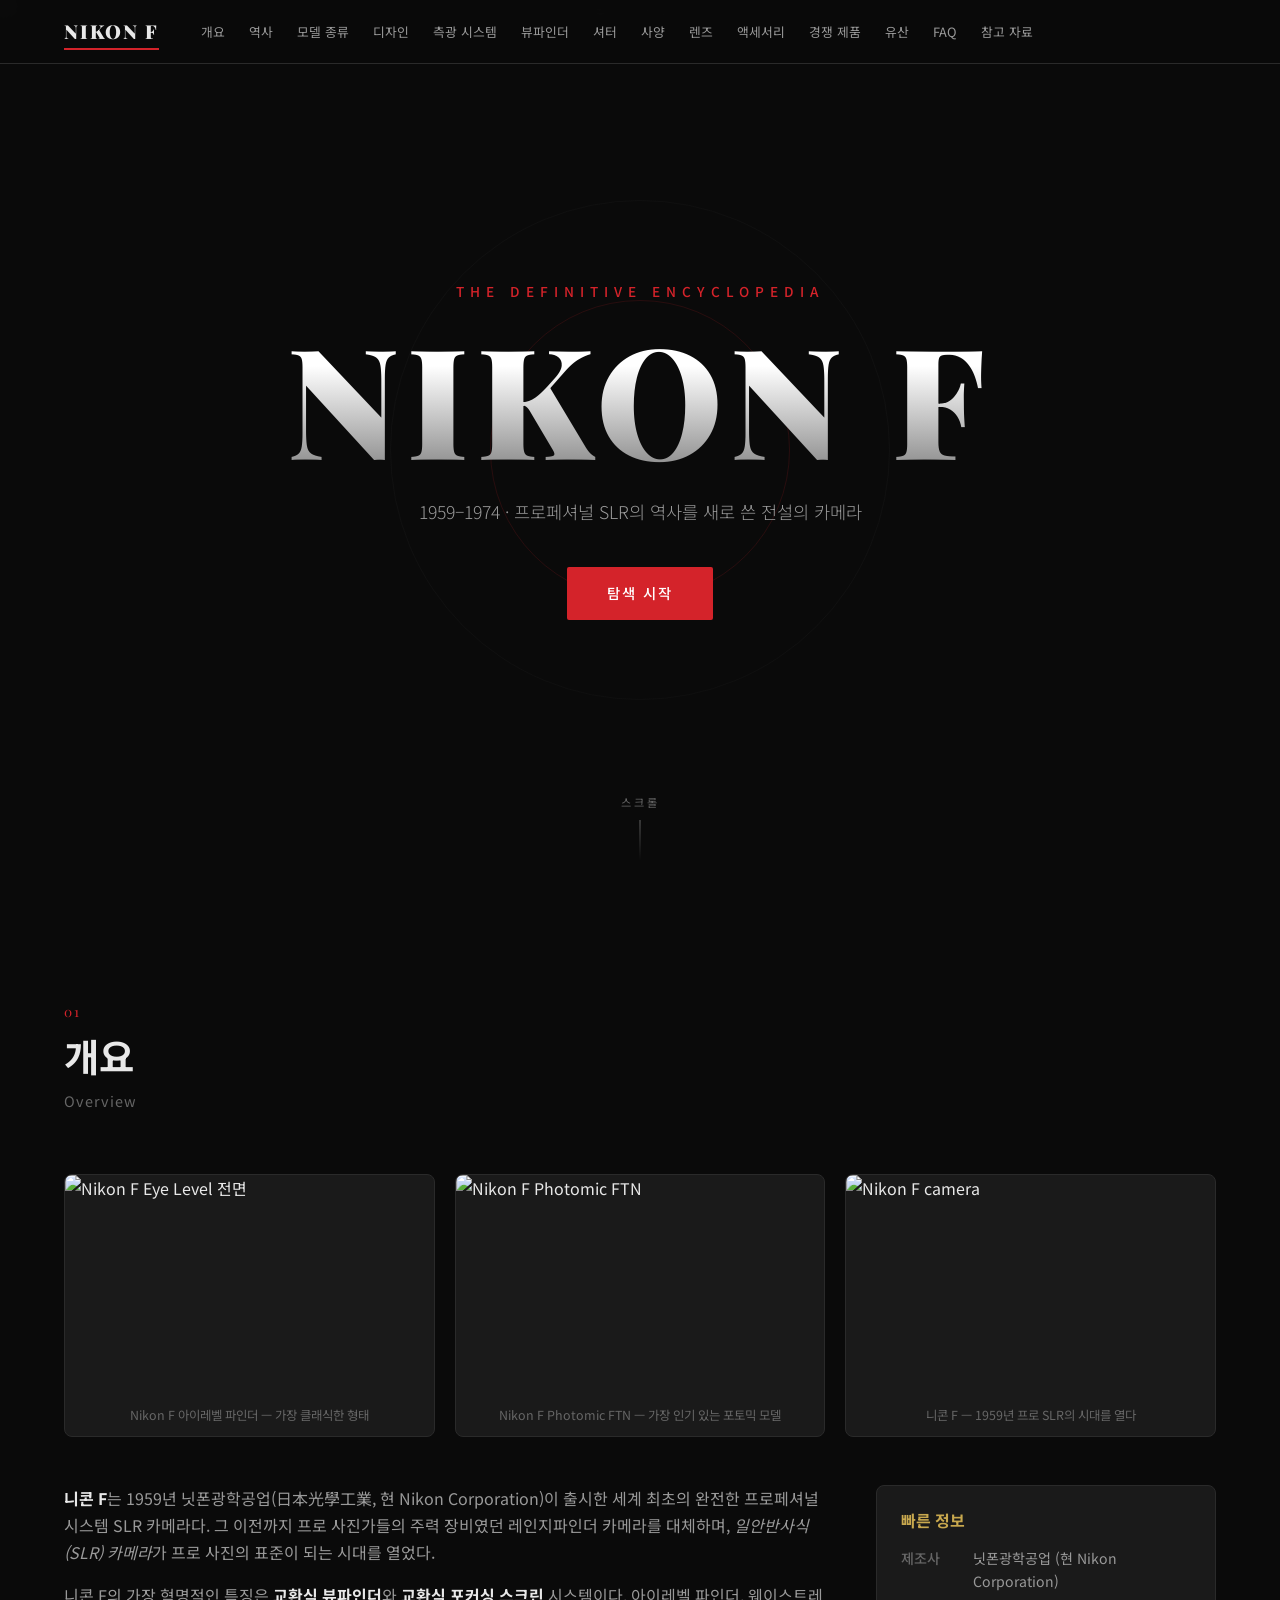
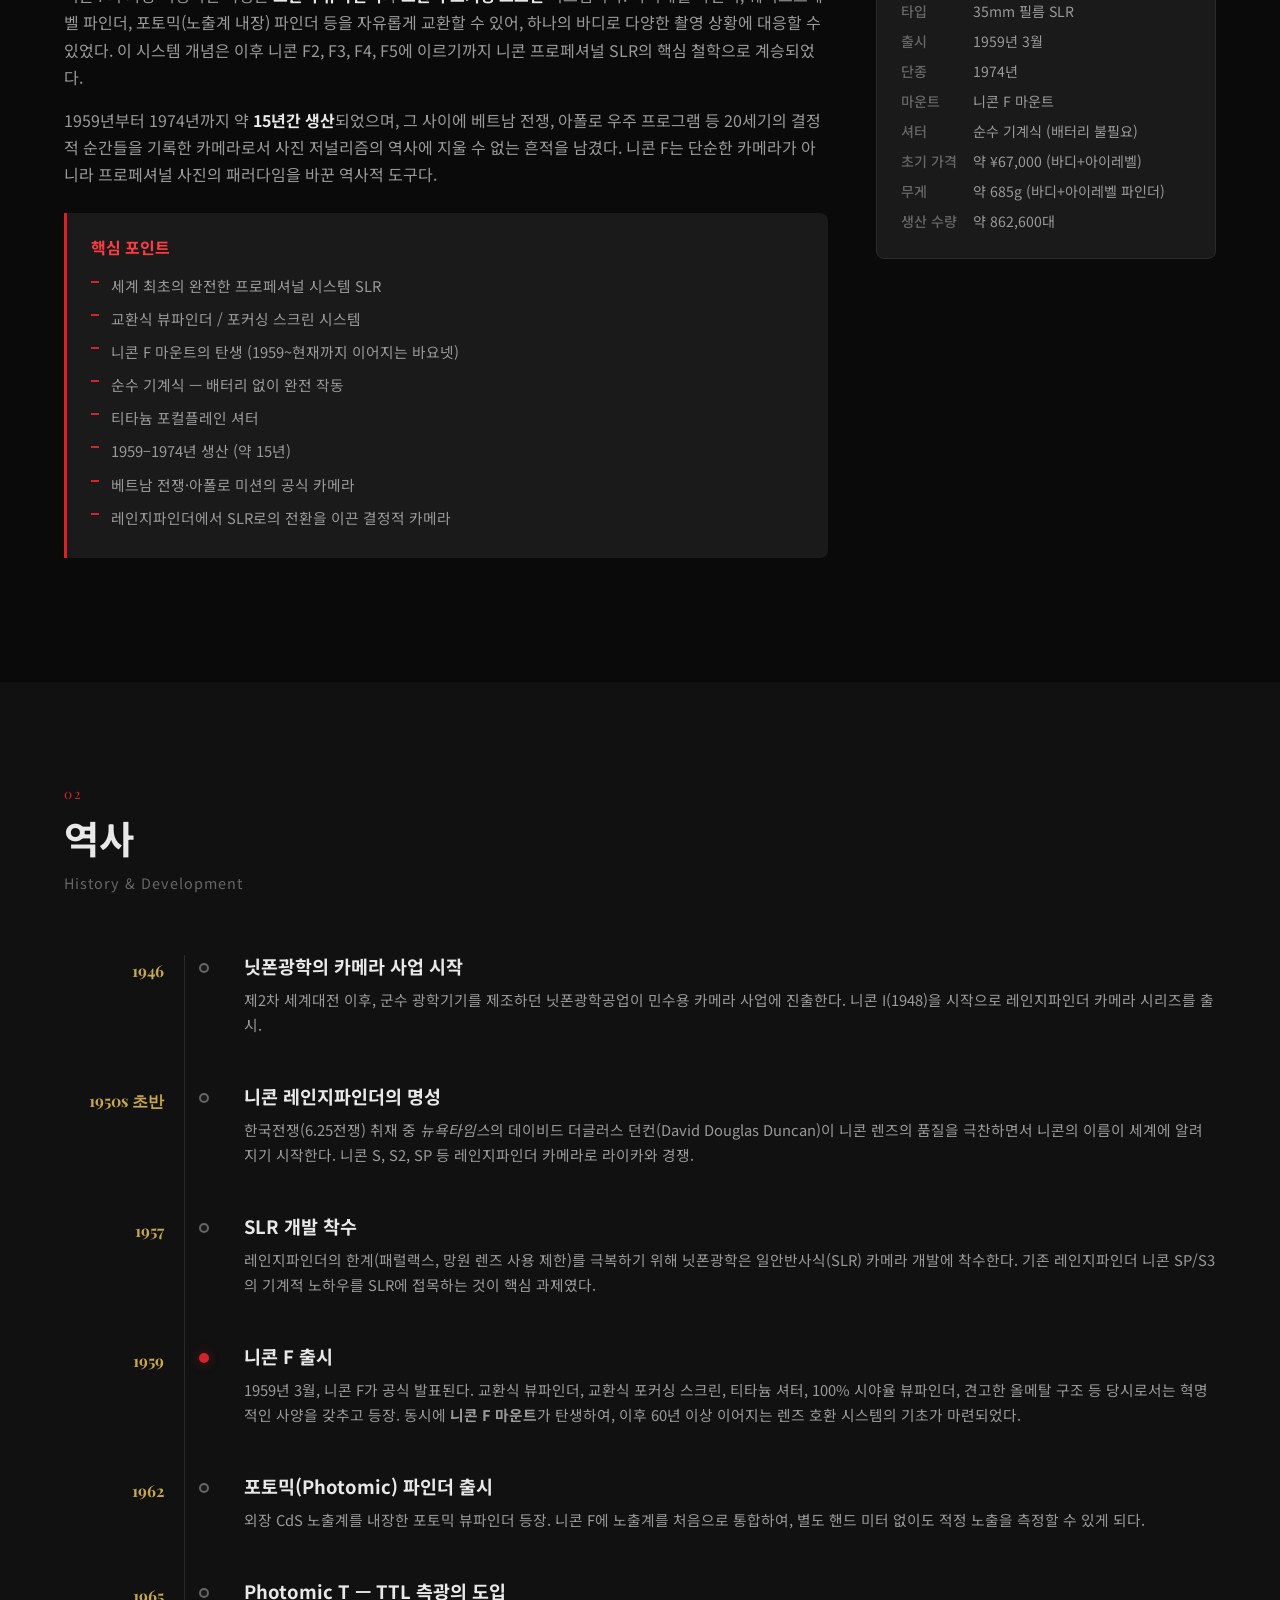
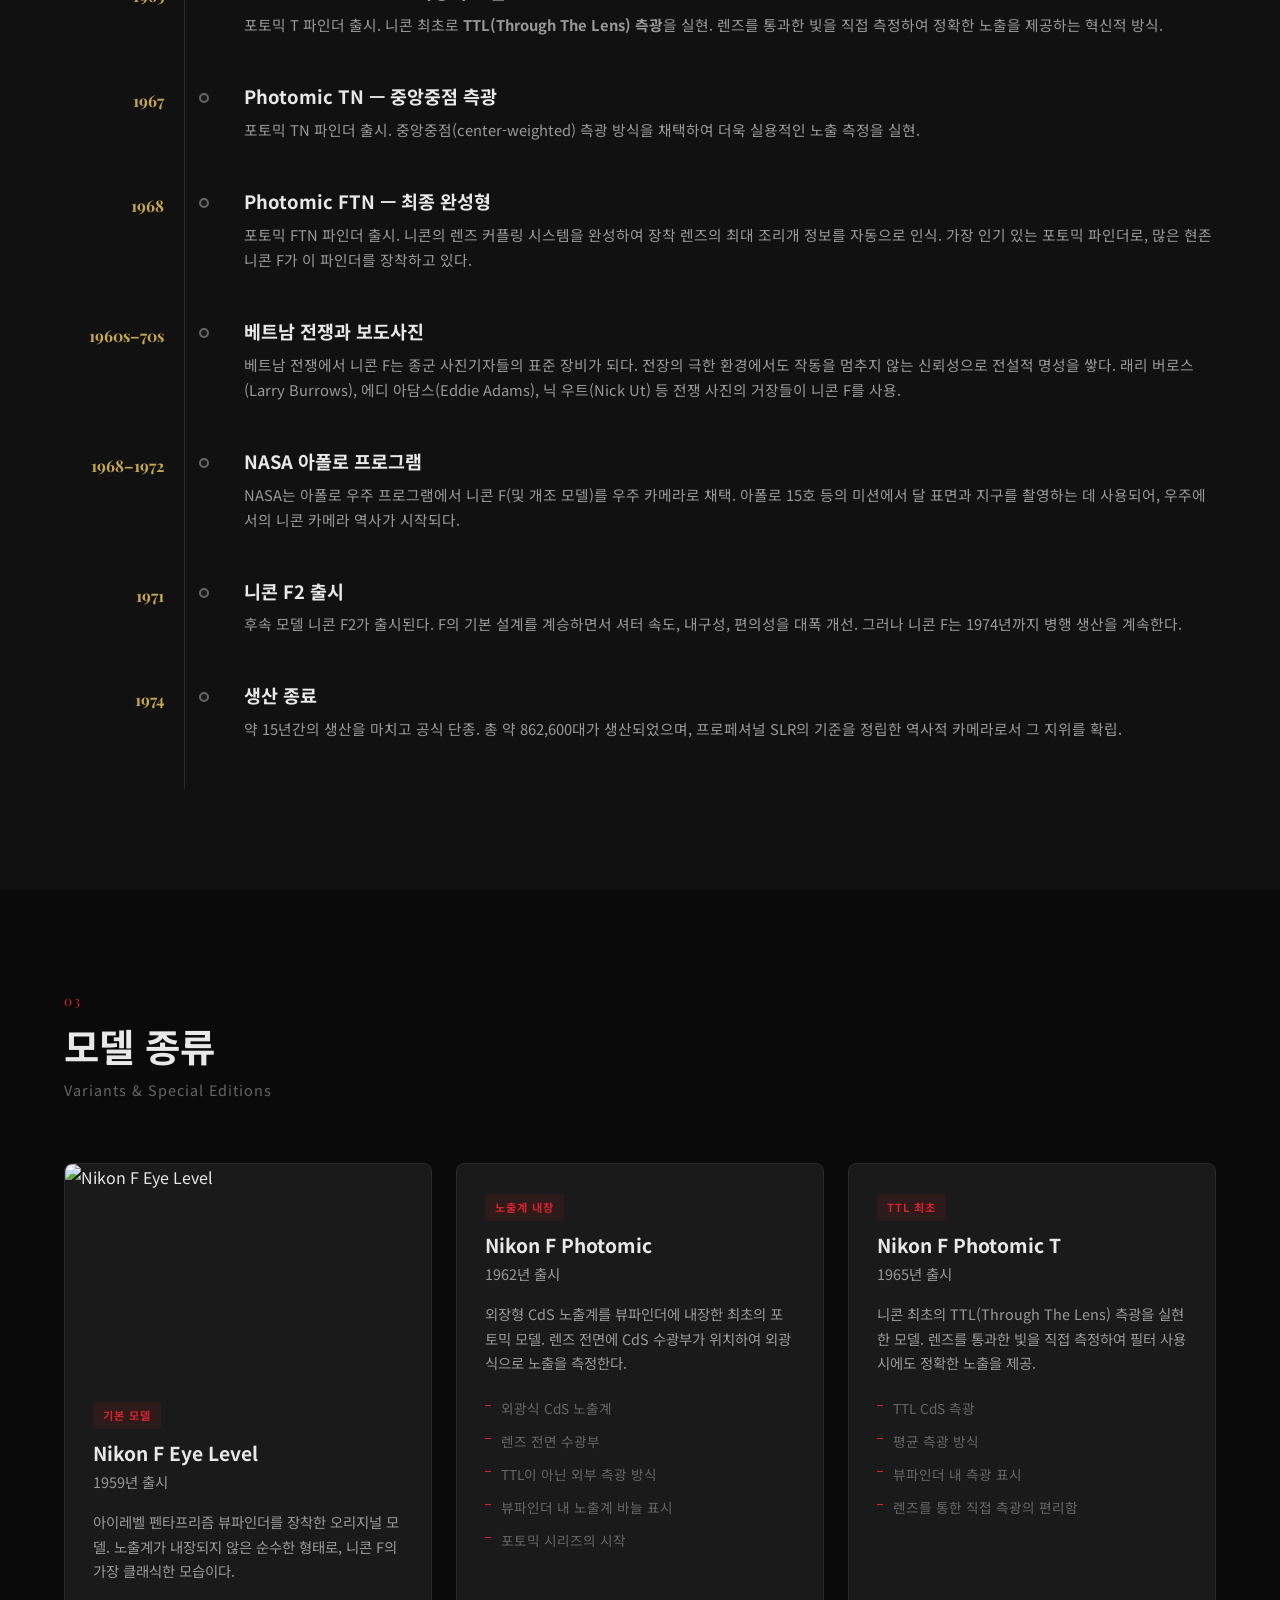
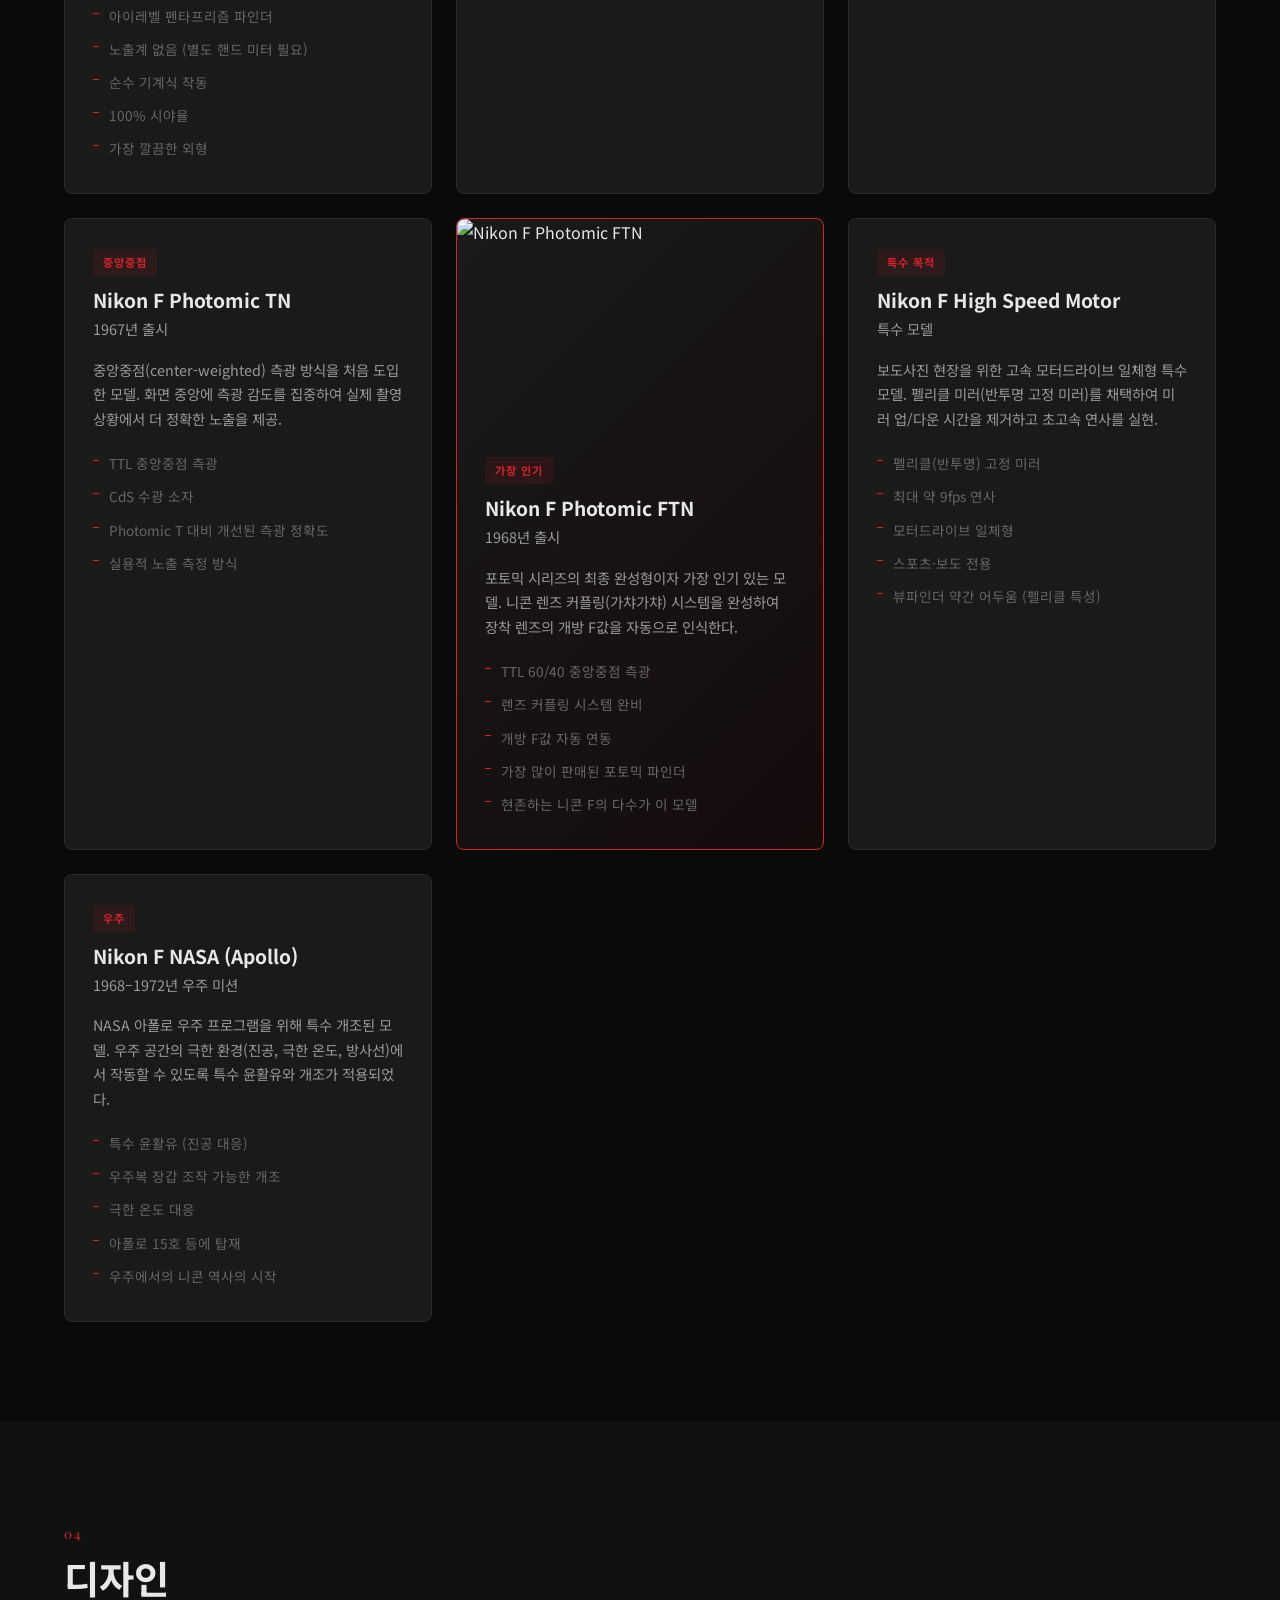
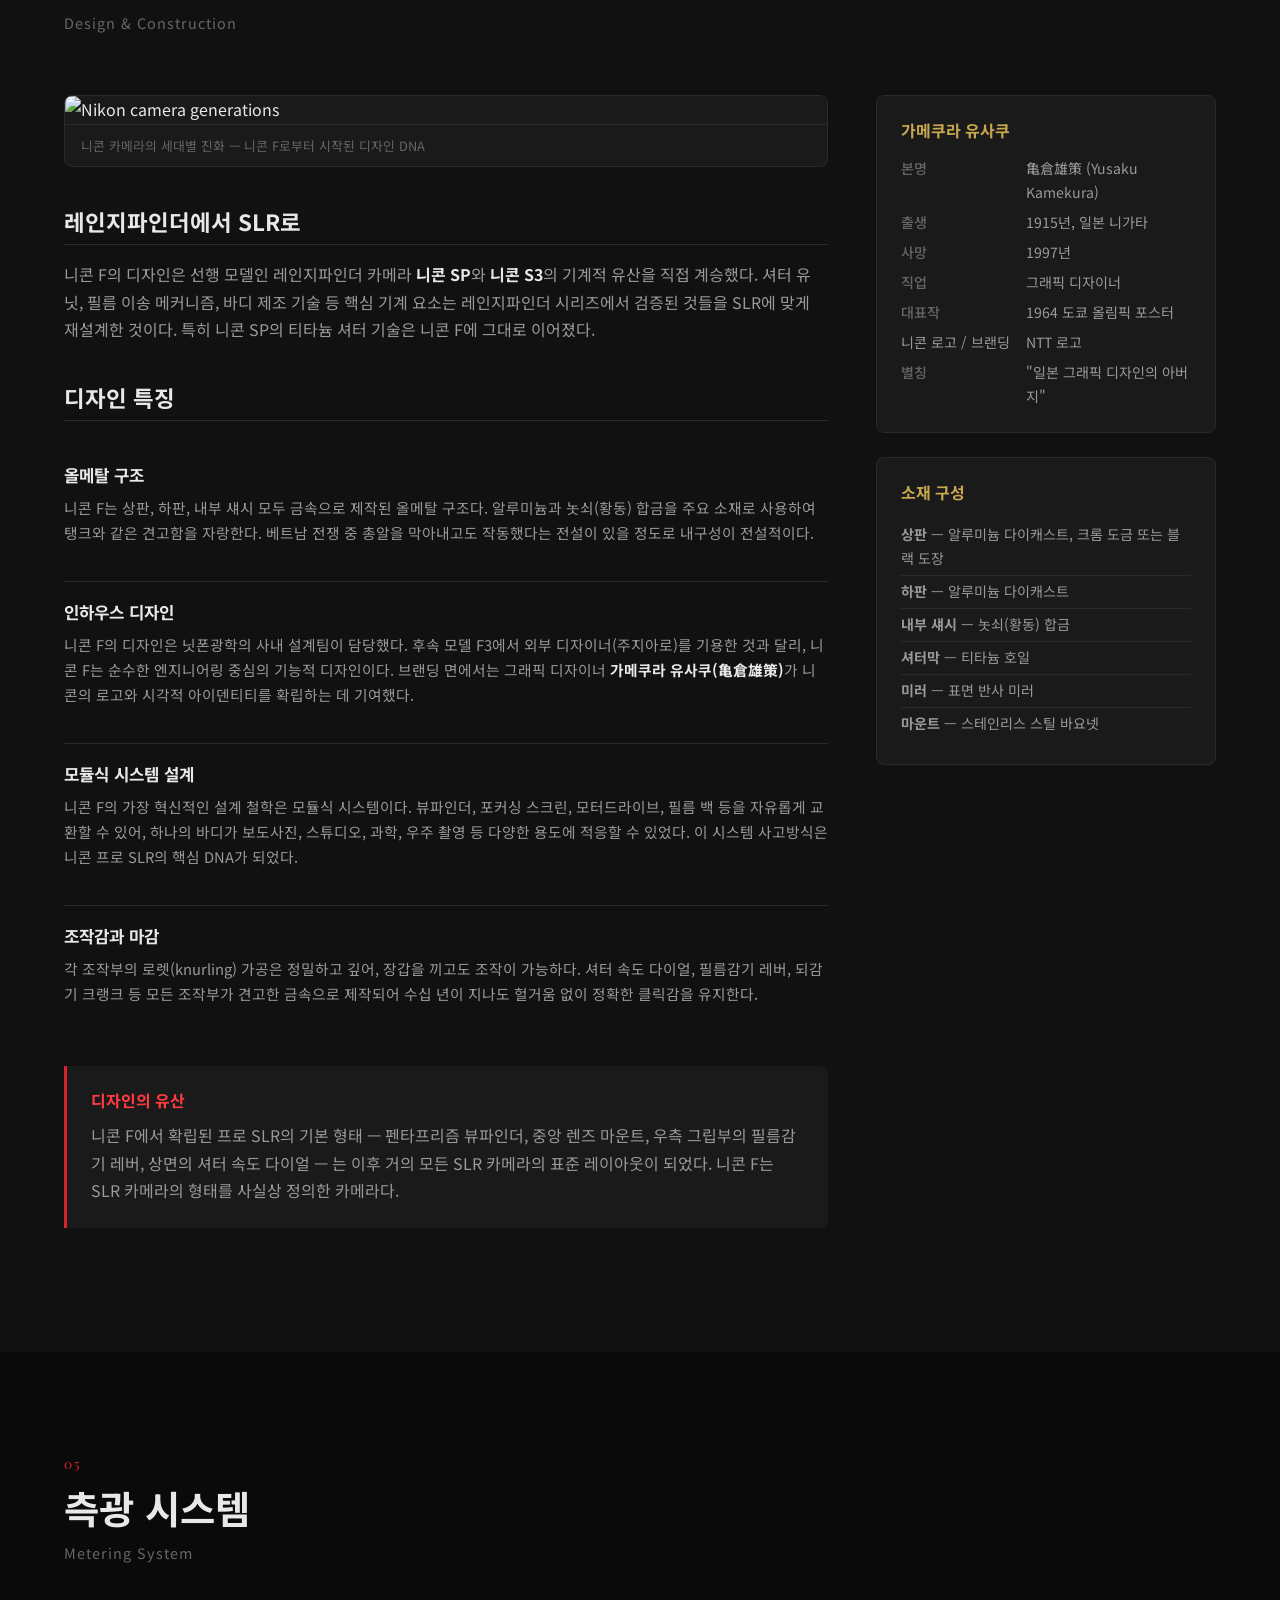
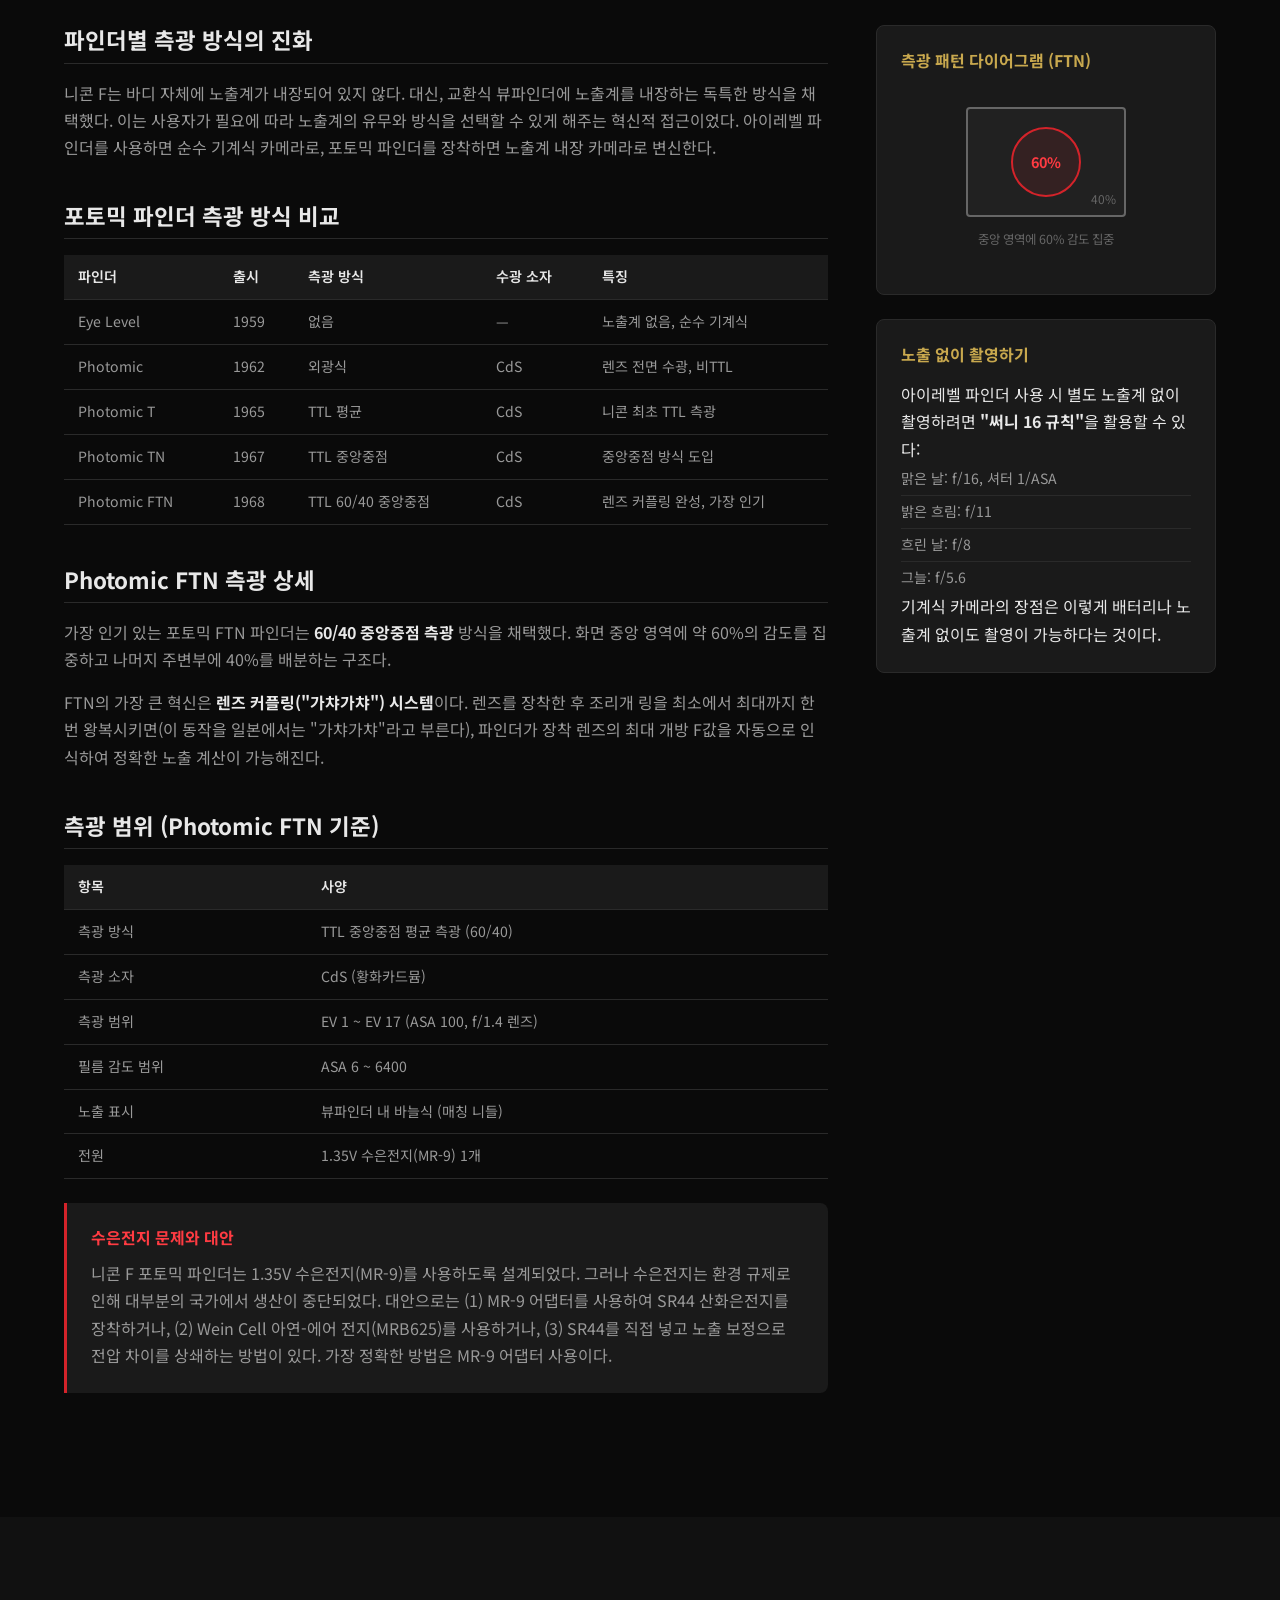
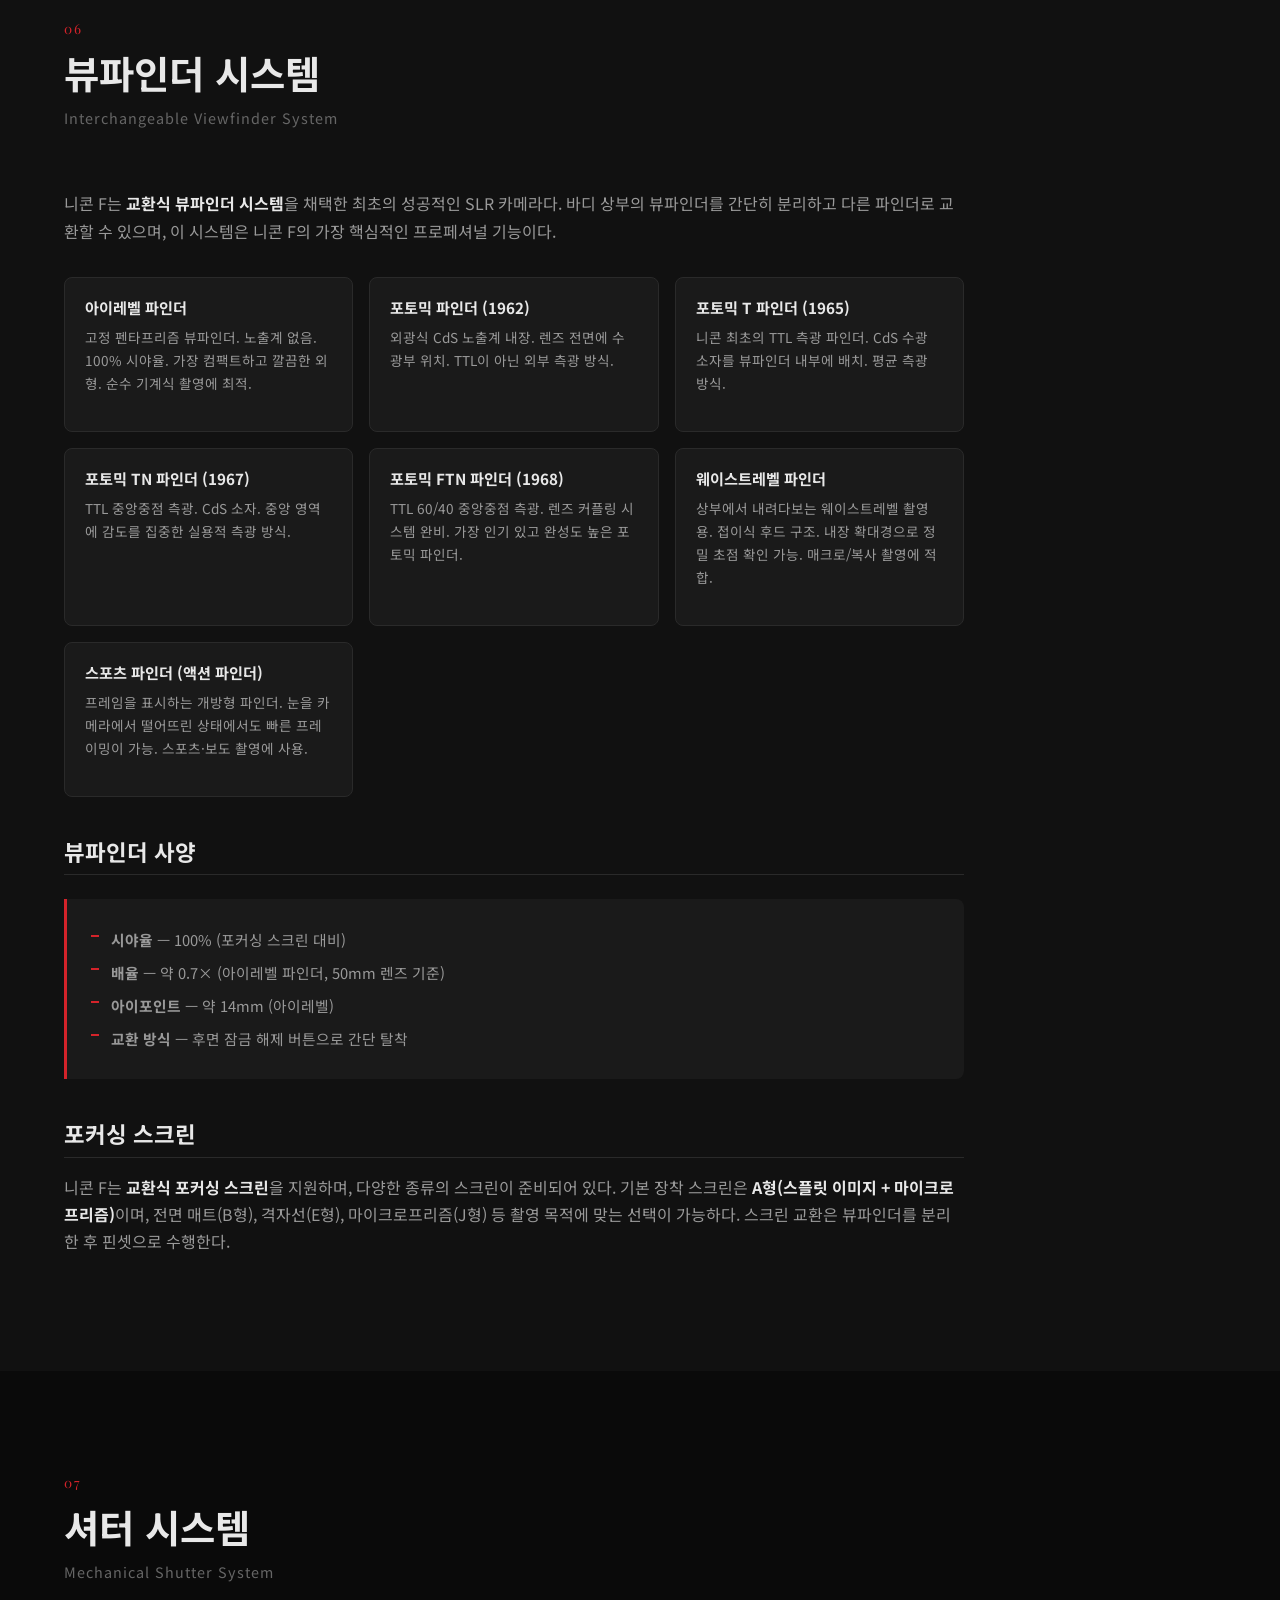
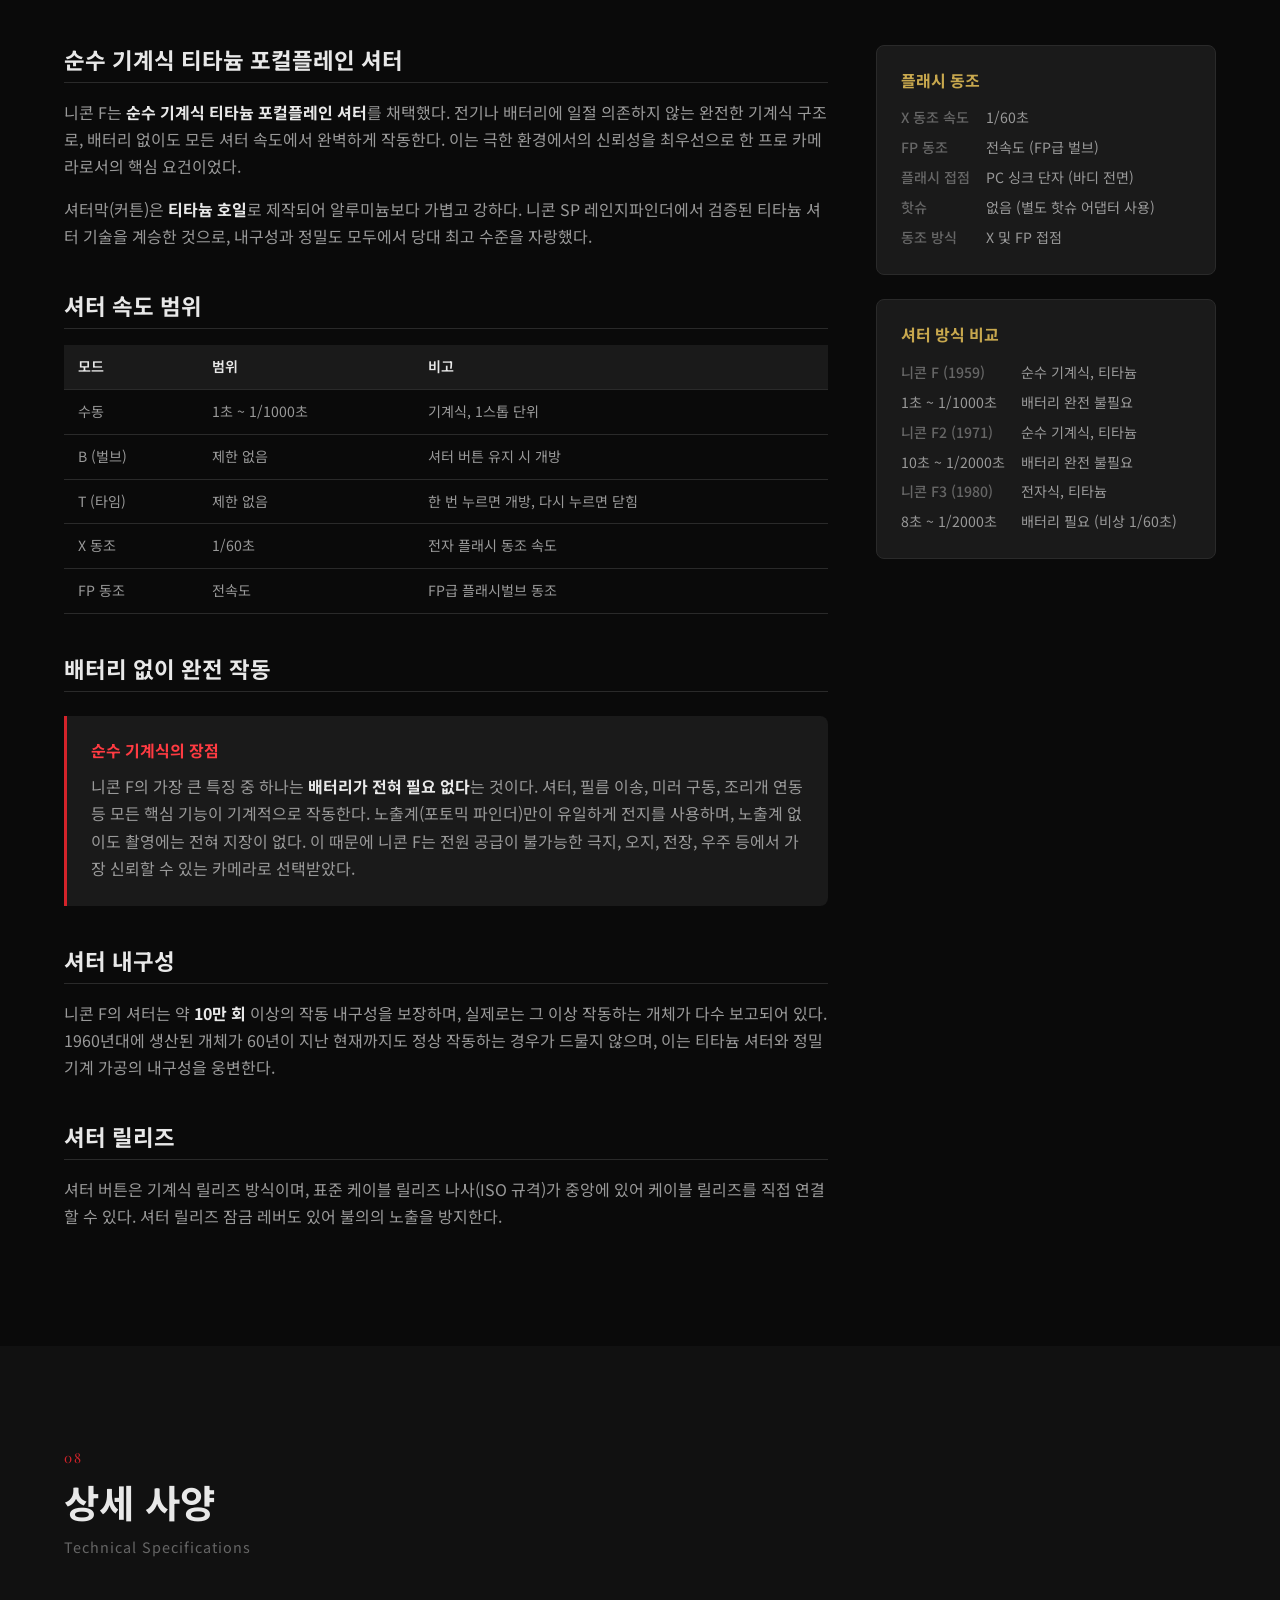
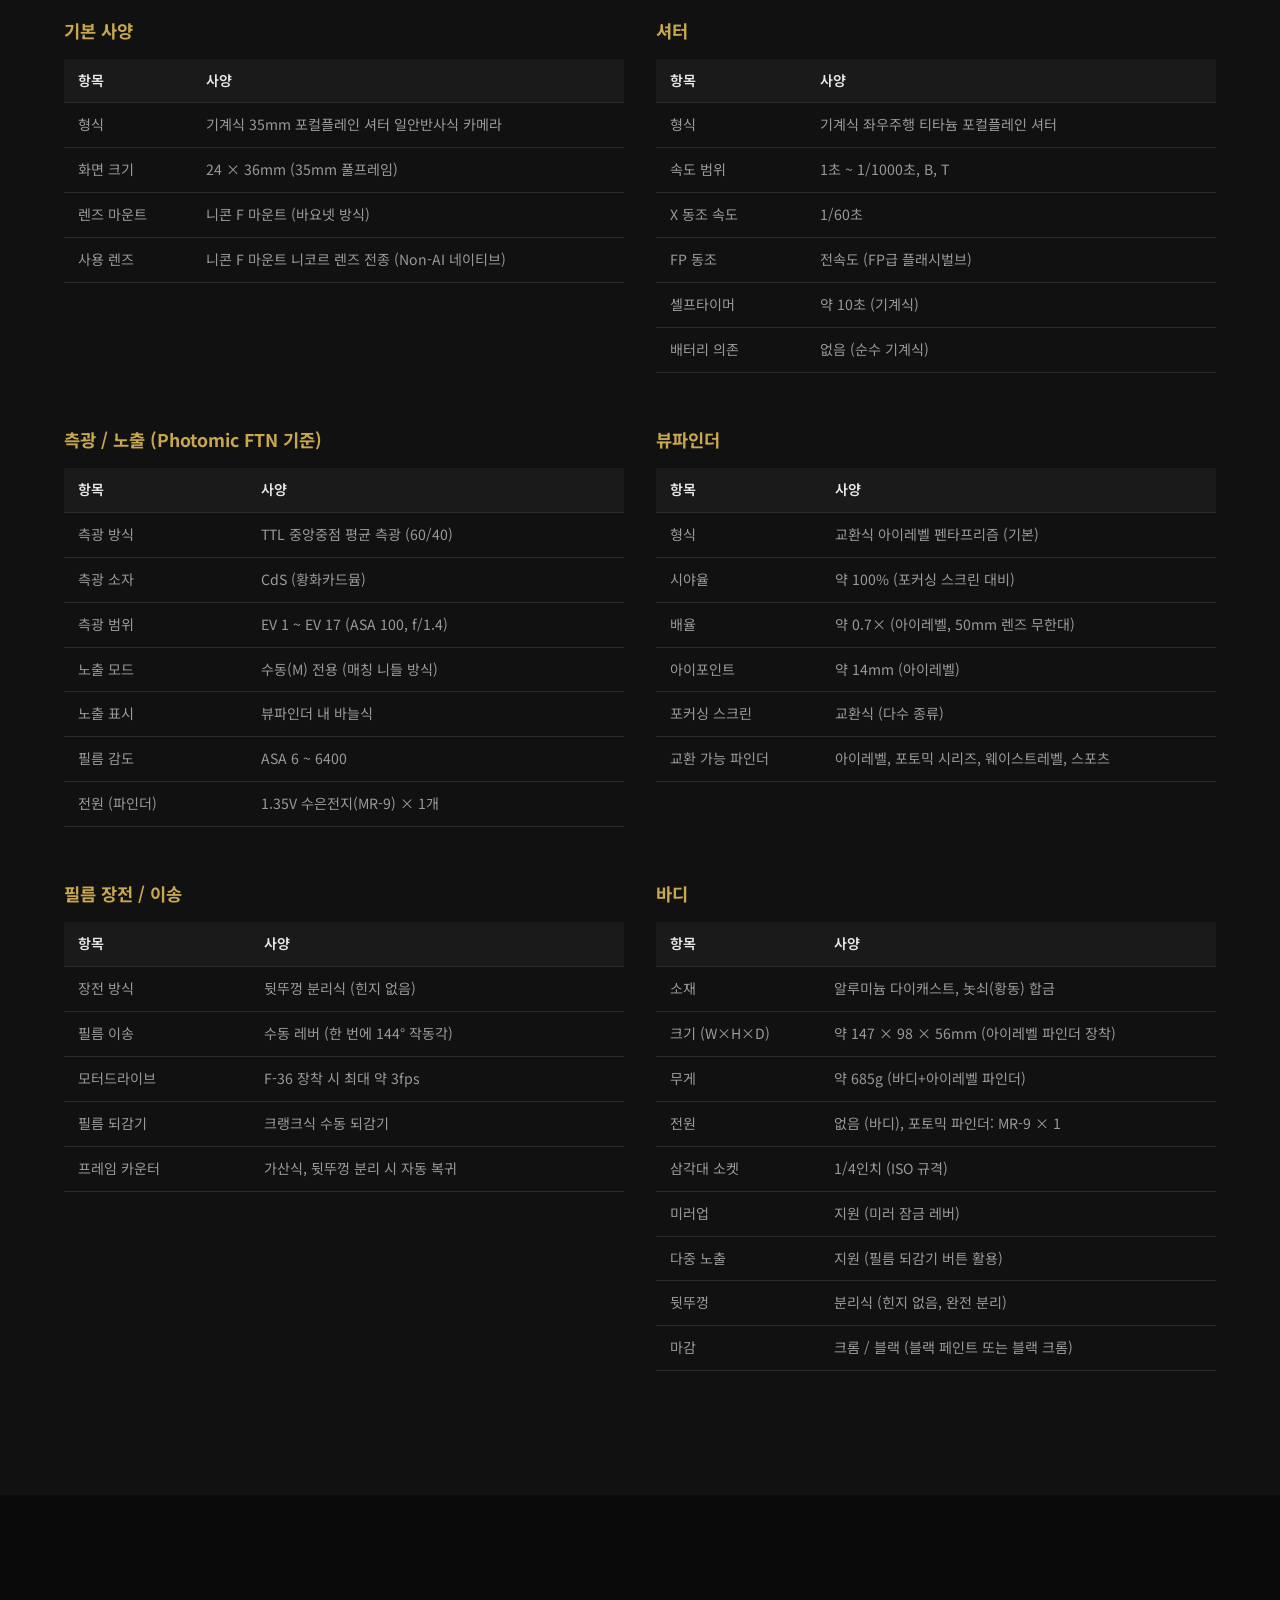
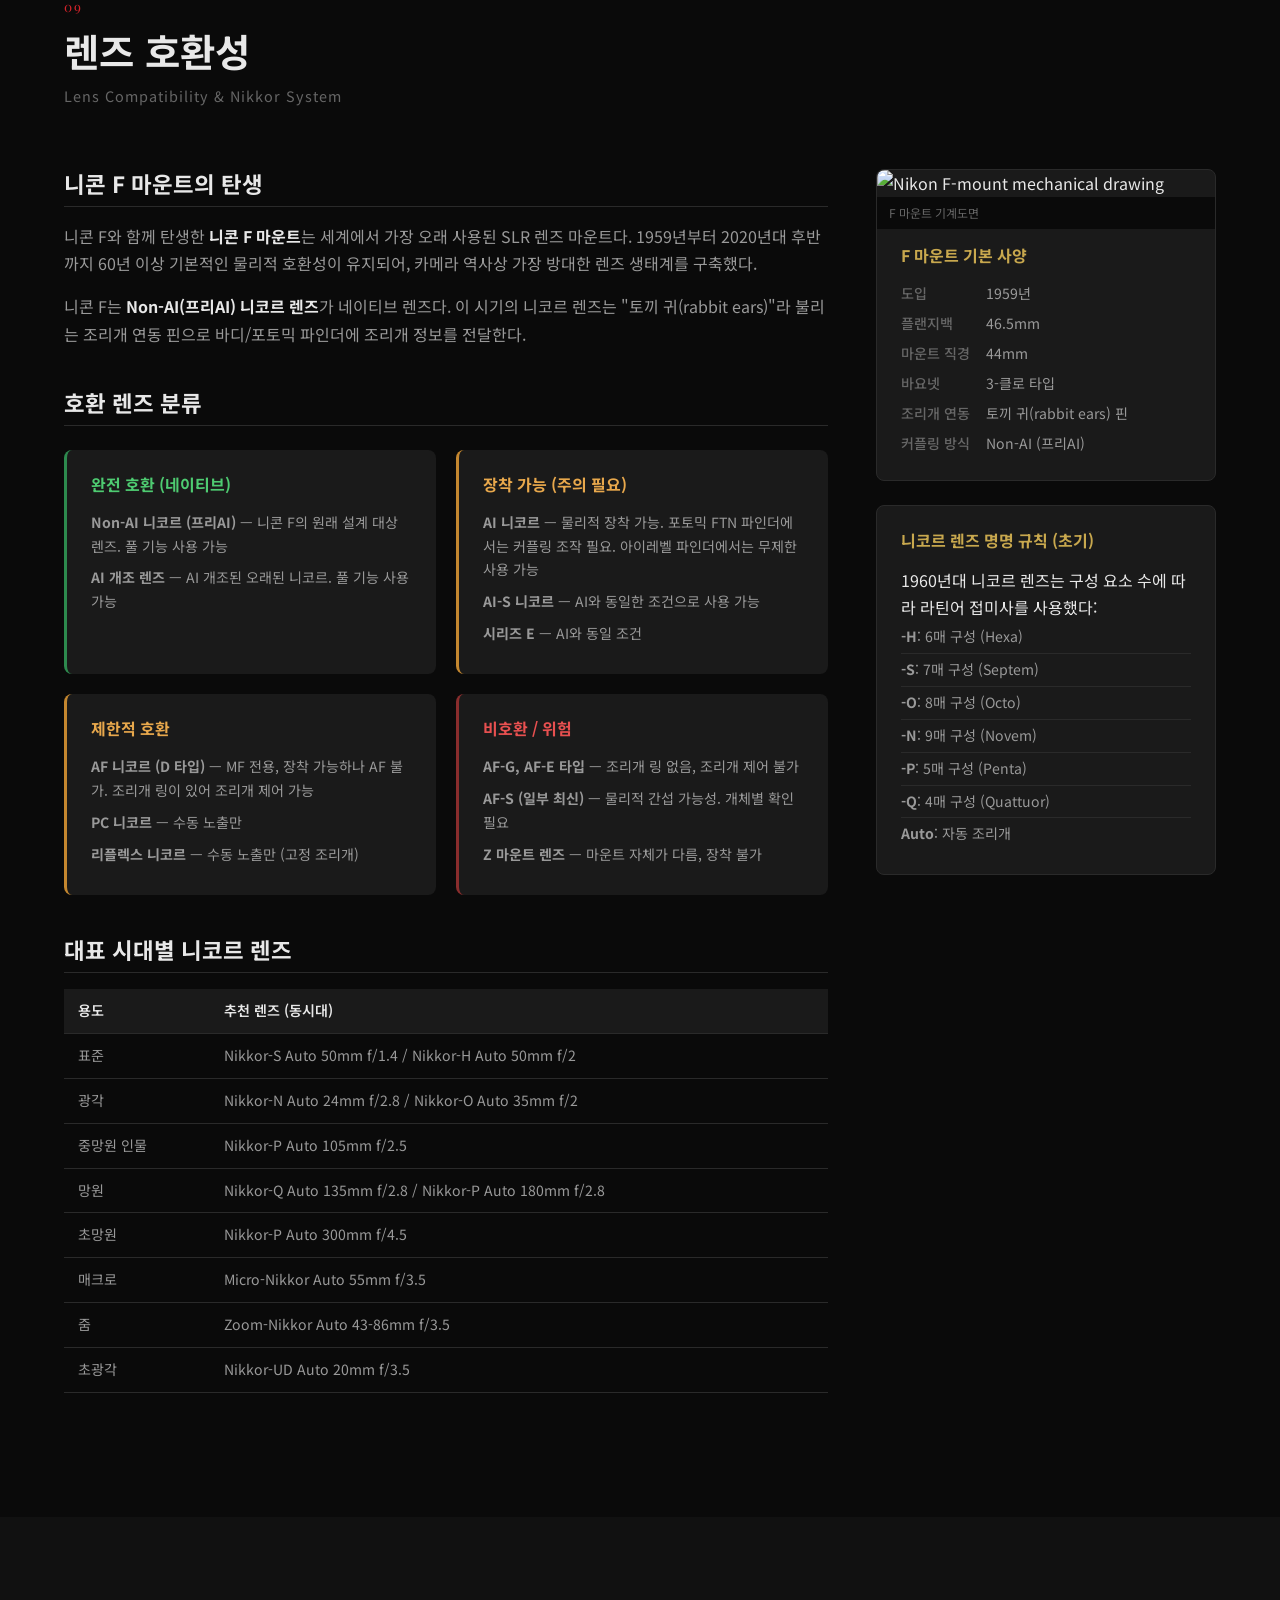
==== commit 4567297f: "Remove duplicate Four Generations image - F page: Remove from Vietnam War timeline (keep only in Leg" ====
--- a/f/index.html
+++ b/f/index.html
@@ -72,7 +72,7 @@
           <figcaption>Nikon F Photomic FTN — 가장 인기 있는 포토믹 모델</figcaption>
         </figure>
         <figure class="hero-fig">
-          <img src="https://upload.wikimedia.org/wikipedia/commons/thumb/5/52/Nikon_f_camera.jpg/960px-Nikon_f_camera.jpg" alt="Nikon F camera">
+          <img src="https://upload.wikimedia.org/wikipedia/commons/thumb/c/cf/Nikon_F_SLR_camera_with_NIKKOR-S_Auto_1%2C4_f%3D5%2C8cm.JPG/960px-Nikon_F_SLR_camera_with_NIKKOR-S_Auto_1%2C4_f%3D5%2C8cm.JPG" alt="Nikon F camera">
           <figcaption>니콘 F — 1959년 프로 SLR의 시대를 열다</figcaption>
         </figure>
       </div>
@@ -206,10 +206,6 @@
           <div class="timeline-marker">1960s–70s</div>
           <div class="timeline-content">
             <h3>베트남 전쟁과 보도사진</h3>
-            <figure class="timeline-fig">
-              <img src="https://upload.wikimedia.org/wikipedia/commons/thumb/6/61/Four_generations_of_nikon_cameras.jpg/960px-Four_generations_of_nikon_cameras.jpg" alt="Four generations of Nikon cameras" loading="lazy">
-              <figcaption>니콘 카메라 4세대 — 왼쪽부터 니콘 F가 역사의 시작점에 서 있다</figcaption>
-            </figure>
             <p>베트남 전쟁에서 니콘 F는 종군 사진기자들의 표준 장비가 되다. 전장의 극한 환경에서도 작동을 멈추지 않는 신뢰성으로 전설적 명성을 쌓다. 래리 버로스(Larry Burrows), 에디 아담스(Eddie Adams), 닉 우트(Nick Ut) 등 전쟁 사진의 거장들이 니콘 F를 사용.</p>
           </div>
         </div>
